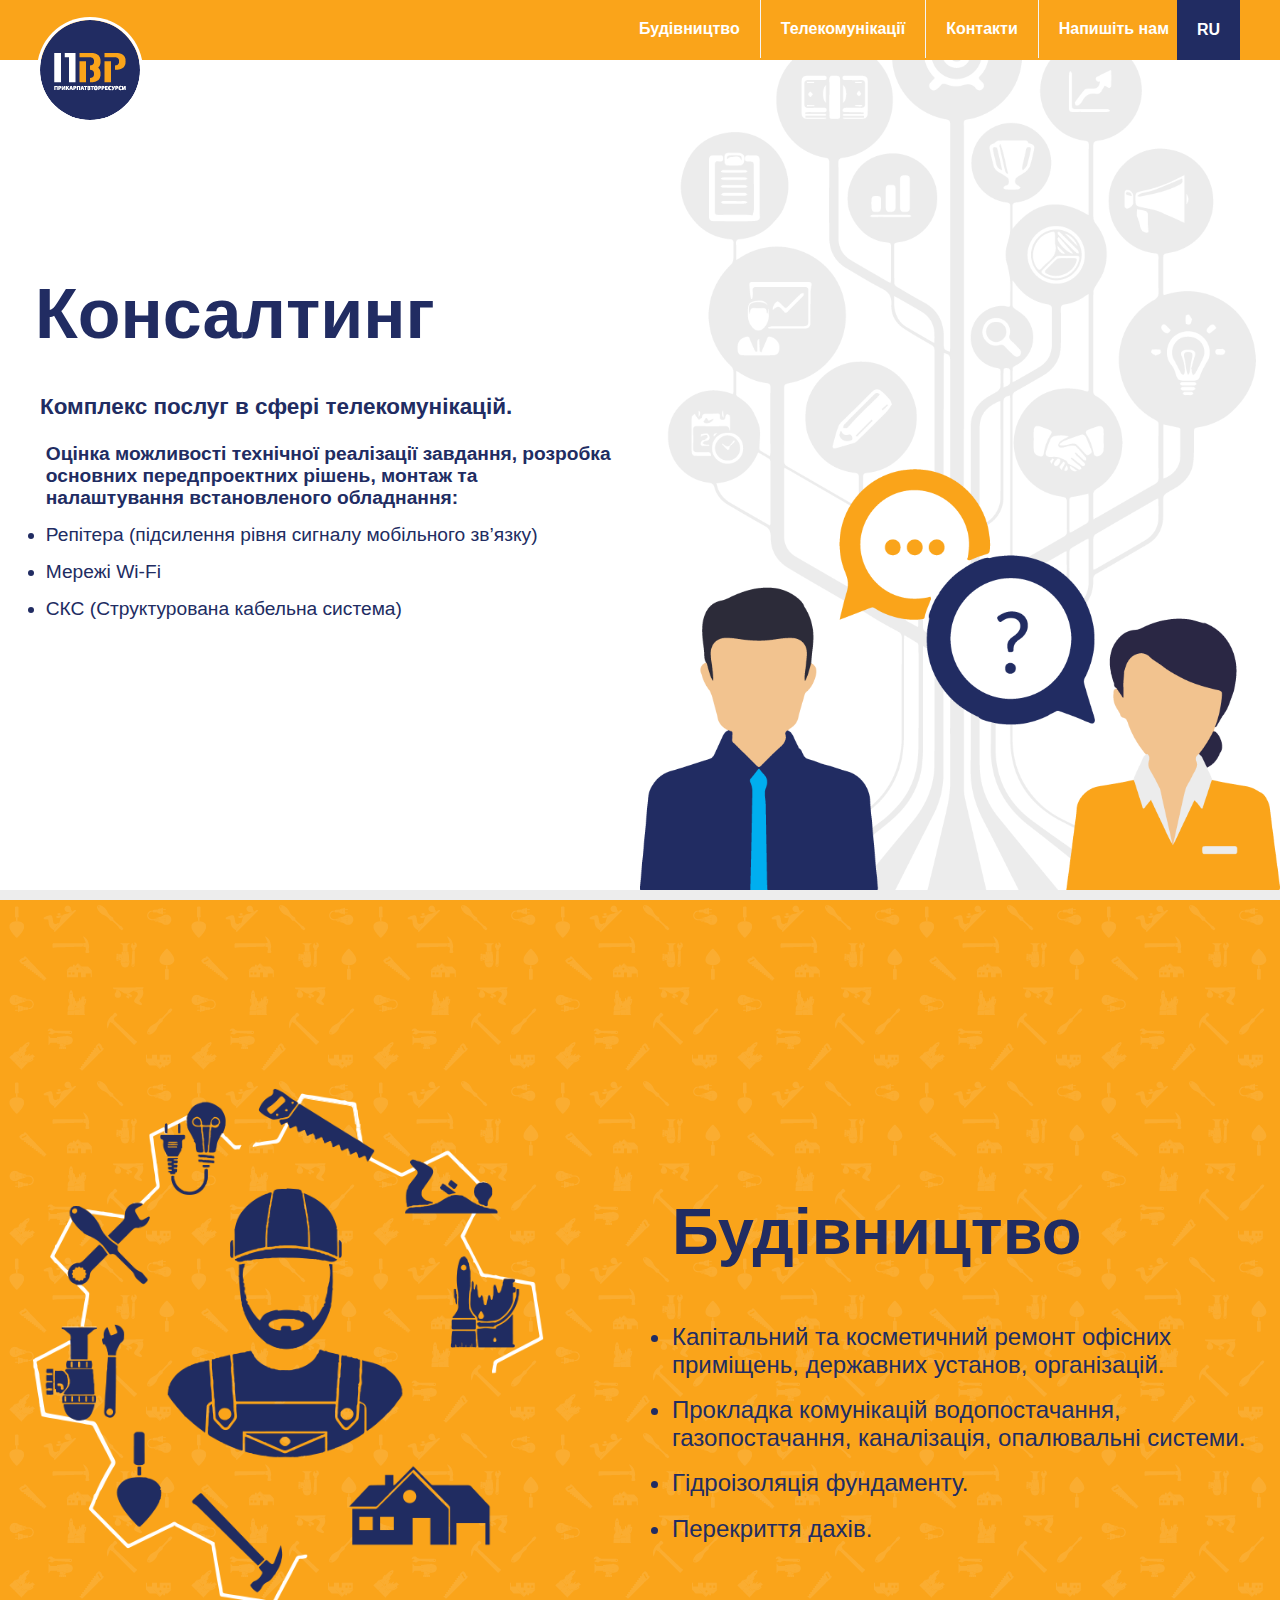
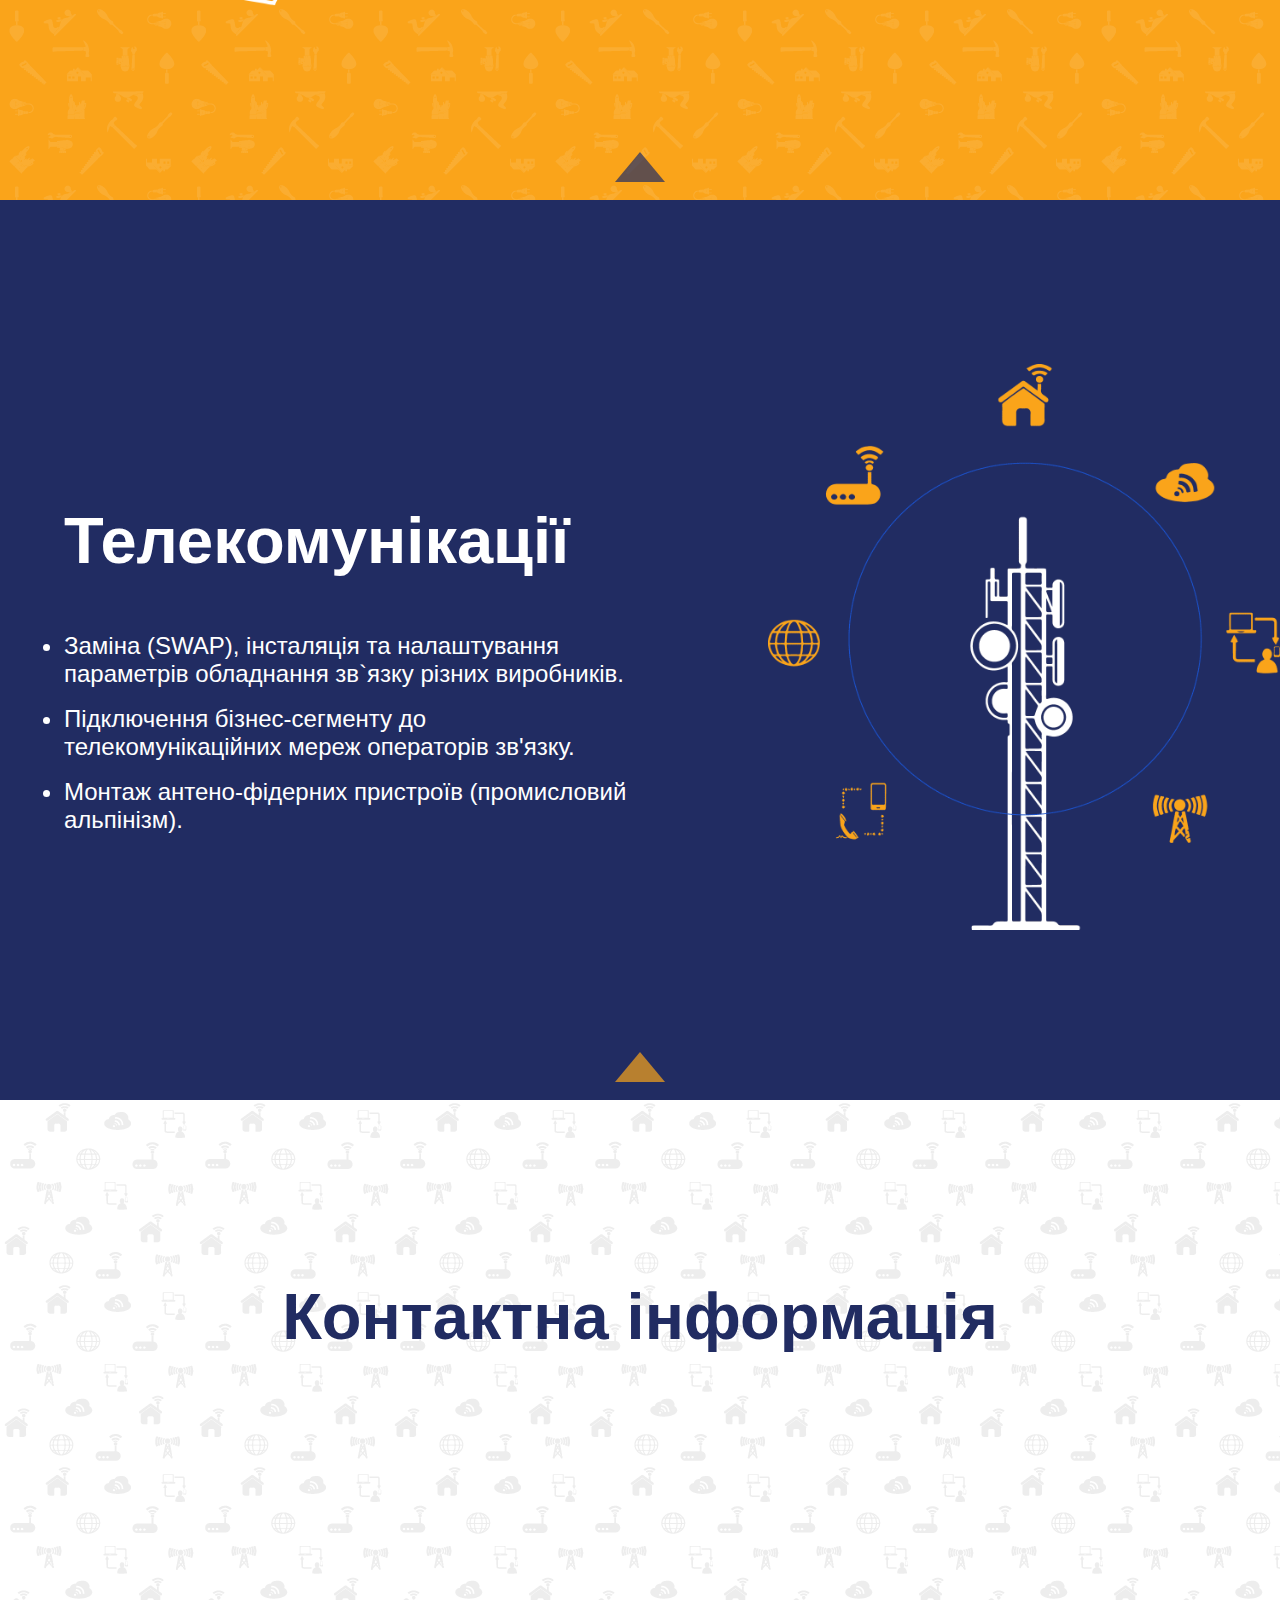
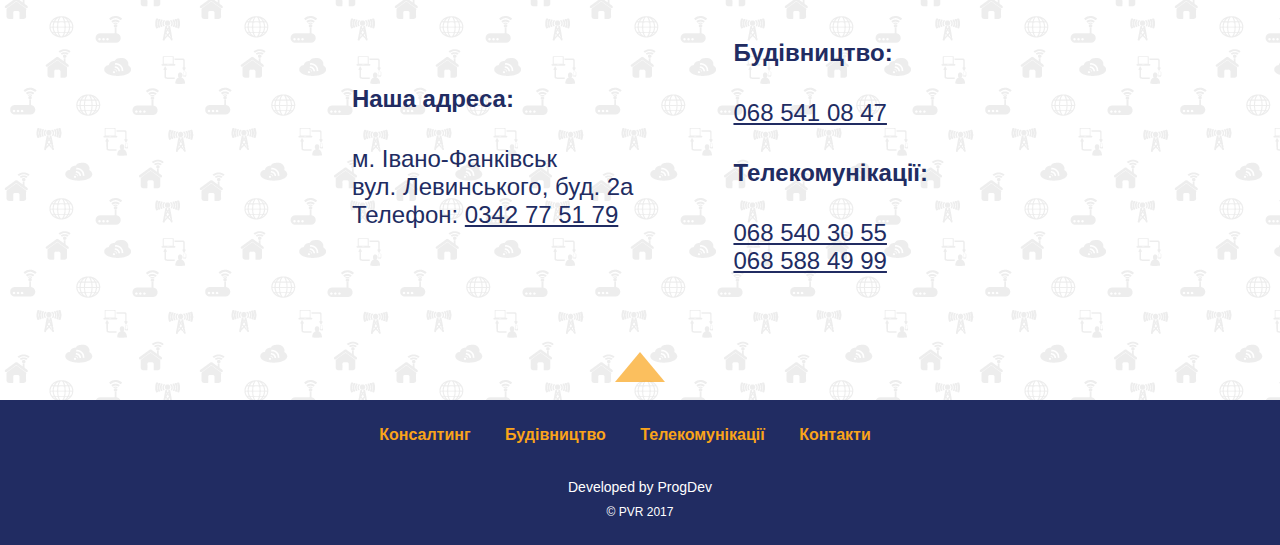
==== index.html @ 4bf704a8 "all scripts" ====
<!DOCTYPE html>
<html lang="en">
<head>
    <meta charset="UTF-8">
    <meta name="viewport" content="width=device-width, initial-scale=1.0">
    <title>ПП «Прикарпатвторресурси»</title>
    <link href="css/style.css" rel="stylesheet" type="text/css">
</head>

<body>

<header class="header" id="header">
    <div class="row_wrap">
<!--		<div class="lang">-- hovicon effect-9 sub-a-->
			<a class="lang" href="index_rus.html">RU</a>
<!--		</div>-->
    	<a href="#" class="header_logo hovicon effect-9 sub-a"></a>
    	<input class="header_menu_btn" type="checkbox" id="menu-btn" />
    	<label class="header_menu_icon" for="menu-btn">
    		<span class="navicon"></span>
    	</label>
    	<ul class="header_menu">
    		<li><a href="#section2" class="item">Будівництво</a></li>
    		<li><a href="#section3" class="item">Телекомунікації</a></li>
    		<li><a href="#section4" class="item">Контакти</a></li>
    		<li><a href="#form" class="item">Напишіть нам</a></li>
    	</ul>
    </div>
</header>

<!--
<div class="lang">
	<a href="index.html">UA</a>
</div>
  
<div class="lang">
	<a href="index_rus.html">RU</a>
</div>
-->

<div class="row_1 section">
	<a href="#" class="row1_logo_mobile">
		<svg version="1.1" id="Layer_1" xmlns="http://www.w3.org/2000/svg" xmlns:xlink="http://www.w3.org/1999/xlink" x="0px" y="0px"
	 viewBox="0 0 100 100" style="enable-background:new 0 0 100 100;" xml:space="preserve"><style type="text/css">
	.st0{fill:#212C62;}
	.st1{fill:#FFFFFF;}
	.st2{fill:#FAA41A;}
	</style><g id="XMLID_2309_"><path id="XMLID_2358_" class="st0" d="M100,50c0,27.6-22.4,50-50,50S0,77.6,0,50S22.4,0,50,0S100,22.4,100,50L100,50z"/><path id="XMLID_2355_" class="st1" d="M35.4,33v29.2h-6.3V37.2h-4.2V33H35.4L35.4,33z M20.8,33v29.2h-6.3V33H20.8L20.8,33z"/><path id="XMLID_2352_" class="st2" d="M45.8,41.4v20.9h-6.3V41.4H45.8L45.8,41.4z M50,37.2H39.6V33H50c7,0,10.4,2.8,10.4,8.4
		c0,2.8-0.9,4.9-2.6,6.3c1.7,1.4,2.6,3.5,2.6,6.3c0,5.6-3.5,8.4-10.4,8.4v-4.2c2.8,0,4.2-1.4,4.2-4.2c0-2.8-1.4-4.2-4.2-4.2v-4.2
		c2.8,0,4.2-1.4,4.2-4.2C54.2,38.6,52.8,37.2,50,37.2L50,37.2z"/><path id="XMLID_2349_" class="st2" d="M70.9,41.4v20.9h-6.3V41.4H70.9L70.9,41.4z M85.5,41.4c0,5.6-3.5,8.4-10.4,8.4v-4.2
		c2.8,0,4.2-1.4,4.2-4.2c0-2.8-1.4-4.2-4.2-4.2H64.6V33h10.4C82,33,85.5,35.8,85.5,41.4L85.5,41.4z"/><polygon id="XMLID_2348_" class="st1" points="17.7,66 17.7,70 16.8,70 16.8,66.8 15.4,66.8 15.4,70 14.5,70 14.5,66 17.7,66 	"/><path id="XMLID_2345_" class="st1" d="M19.4,67.9c0.1,0,0.2,0,0.3,0c0.5,0,0.8-0.2,0.8-0.6c0-0.4-0.3-0.6-0.7-0.6
		c-0.2,0-0.3,0-0.4,0V67.9L19.4,67.9z M18.5,66.1c0.3,0,0.7-0.1,1.2-0.1c0.6,0,0.9,0.1,1.2,0.3c0.3,0.2,0.4,0.5,0.4,0.9
		c0,0.4-0.1,0.7-0.4,0.9c-0.3,0.3-0.8,0.4-1.3,0.4c-0.1,0-0.2,0-0.3,0V70h-0.9V66.1L18.5,66.1z"/><path id="XMLID_2344_" class="st1" d="M22.7,66v1.2c0,0.6,0,1.3,0,1.8h0c0.2-0.5,0.5-1,0.7-1.4l0.9-1.6h0.9v4h-0.8v-1.2
		c0-0.6,0-1.2,0.1-1.7h0c-0.2,0.5-0.4,1-0.7,1.4L22.9,70h-1v-4H22.7L22.7,66z"/><path id="XMLID_2343_" class="st1" d="M26.8,66v1.7h0.1L28,66h1.1l-1.4,1.8c0.5,0.1,0.7,0.5,0.9,1c0.1,0.4,0.3,0.9,0.5,1.2h-1
		c-0.1-0.3-0.2-0.6-0.3-0.9c-0.1-0.4-0.3-0.8-0.8-0.8h-0.2V70H26v-4H26.8L26.8,66z"/><path id="XMLID_2340_" class="st1" d="M31.5,68.3l-0.2-0.8c-0.1-0.2-0.1-0.5-0.2-0.8h0c-0.1,0.2-0.1,0.5-0.2,0.8l-0.2,0.8H31.5
		L31.5,68.3z M30.5,69l-0.3,1h-0.9l1.2-4h1.2l1.2,4h-1l-0.3-1H30.5L30.5,69z"/><path id="XMLID_2337_" class="st1" d="M34.3,67.9c0.1,0,0.2,0,0.3,0c0.5,0,0.8-0.2,0.8-0.6c0-0.4-0.3-0.6-0.7-0.6
		c-0.2,0-0.3,0-0.4,0V67.9L34.3,67.9z M33.4,66.1c0.3,0,0.7-0.1,1.2-0.1c0.6,0,0.9,0.1,1.2,0.3c0.3,0.2,0.4,0.5,0.4,0.9
		c0,0.4-0.1,0.7-0.4,0.9c-0.3,0.3-0.8,0.4-1.3,0.4c-0.1,0-0.2,0-0.3,0V70h-0.9V66.1L33.4,66.1z"/><polygon id="XMLID_2336_" class="st1" points="40.1,66 40.1,70 39.2,70 39.2,66.8 37.8,66.8 37.8,70 36.9,70 36.9,66 40.1,66 	"/><path id="XMLID_2333_" class="st1" d="M42.8,68.3l-0.2-0.8c-0.1-0.2-0.1-0.5-0.2-0.8h0c-0.1,0.2-0.1,0.5-0.2,0.8l-0.2,0.8H42.8
		L42.8,68.3z M41.8,69l-0.3,1h-0.9l1.2-4h1.2l1.2,4h-1l-0.3-1H41.8L41.8,69z"/><polygon id="XMLID_2332_" class="st1" points="45.1,66.8 44,66.8 44,66 47.1,66 47.1,66.8 46,66.8 46,70 45.1,70 45.1,66.8 	"/><path id="XMLID_2328_" class="st1" d="M48.4,69.3c0.1,0,0.2,0,0.3,0c0.4,0,0.8-0.2,0.8-0.6c0-0.4-0.4-0.6-0.8-0.6h-0.3V69.3
		L48.4,69.3z M48.4,67.6h0.3c0.5,0,0.7-0.2,0.7-0.5c0-0.3-0.2-0.5-0.6-0.5c-0.2,0-0.3,0-0.4,0V67.6L48.4,67.6z M47.5,66.1
		c0.2,0,0.7-0.1,1.2-0.1c0.5,0,0.9,0.1,1.2,0.2c0.3,0.1,0.5,0.4,0.5,0.8c0,0.3-0.2,0.7-0.7,0.8v0c0.5,0.1,0.8,0.5,0.8,1
		c0,0.4-0.2,0.6-0.4,0.8c-0.3,0.2-0.8,0.4-1.6,0.4c-0.4,0-0.8,0-1-0.1V66.1L47.5,66.1z"/><polygon id="XMLID_2327_" class="st1" points="51.8,66.8 50.7,66.8 50.7,66 53.8,66 53.8,66.8 52.7,66.8 52.7,70 51.8,70
		51.8,66.8 	"/><path id="XMLID_2324_" class="st1" d="M54.8,68c0,0.8,0.4,1.3,1,1.3c0.6,0,1-0.6,1-1.3c0-0.7-0.3-1.3-1-1.3
		C55.2,66.7,54.8,67.2,54.8,68L54.8,68z M57.7,68c0,1.3-0.8,2.1-1.9,2.1c-1.2,0-1.9-0.9-1.9-2c0-1.2,0.8-2.1,1.9-2.1
		C57,65.9,57.7,66.9,57.7,68L57.7,68z"/><path id="XMLID_2321_" class="st1" d="M59.2,67.9c0.1,0,0.2,0,0.3,0c0.5,0,0.8-0.2,0.8-0.6c0-0.4-0.3-0.6-0.7-0.6
		c-0.2,0-0.3,0-0.4,0V67.9L59.2,67.9z M58.3,66.1c0.3,0,0.7-0.1,1.2-0.1c0.6,0,0.9,0.1,1.2,0.3c0.3,0.2,0.4,0.5,0.4,0.9
		c0,0.4-0.1,0.7-0.4,0.9c-0.3,0.3-0.8,0.4-1.3,0.4c-0.1,0-0.2,0-0.3,0V70h-0.9V66.1L58.3,66.1z"/><path id="XMLID_2318_" class="st1" d="M62.6,67.9c0.1,0,0.2,0,0.3,0c0.5,0,0.8-0.2,0.8-0.6c0-0.4-0.3-0.6-0.7-0.6
		c-0.2,0-0.3,0-0.4,0V67.9L62.6,67.9z M61.7,66.1c0.3,0,0.7-0.1,1.2-0.1c0.6,0,0.9,0.1,1.2,0.3c0.3,0.2,0.4,0.5,0.4,0.9
		c0,0.4-0.1,0.7-0.4,0.9c-0.3,0.3-0.8,0.4-1.3,0.4c-0.1,0-0.2,0-0.3,0V70h-0.9V66.1L61.7,66.1z"/><polygon id="XMLID_2317_" class="st1" points="67.5,68.3 66,68.3 66,69.2 67.7,69.2 67.7,70 65.1,70 65.1,66 67.6,66 67.6,66.8
		66,66.8 66,67.6 67.5,67.6 67.5,68.3 	"/><path id="XMLID_2316_" class="st1" d="M71.2,69.9C71,70,70.6,70,70.2,70c-1.4,0-2.1-0.9-2.1-2c0-1.4,1-2.1,2.2-2.1
		c0.5,0,0.8,0.1,1,0.2L71,66.8c-0.2-0.1-0.4-0.1-0.8-0.1c-0.7,0-1.3,0.4-1.3,1.3c0,0.8,0.5,1.3,1.3,1.3c0.3,0,0.6-0.1,0.8-0.1
		L71.2,69.9L71.2,69.9z"/><path id="XMLID_2315_" class="st1" d="M72.5,66l0.6,1.4c0.1,0.3,0.2,0.5,0.3,0.8h0c0-0.2,0.1-0.4,0.2-0.8L74,66H75l-0.7,2
		c-0.2,0.6-0.5,1.2-0.8,1.6c-0.3,0.3-0.6,0.5-1.1,0.5c-0.2,0-0.3,0-0.4-0.1l0.1-0.7c0.1,0,0.2,0,0.3,0c0.3,0,0.5-0.2,0.5-0.4
		c0-0.1,0-0.1,0-0.2L71.5,66H72.5L72.5,66z"/><path id="XMLID_2312_" class="st1" d="M76.2,67.9c0.1,0,0.2,0,0.3,0c0.5,0,0.8-0.2,0.8-0.6c0-0.4-0.3-0.6-0.7-0.6
		c-0.2,0-0.3,0-0.4,0V67.9L76.2,67.9z M75.3,66.1c0.3,0,0.7-0.1,1.2-0.1c0.6,0,0.9,0.1,1.2,0.3c0.3,0.2,0.4,0.5,0.4,0.9
		c0,0.4-0.1,0.7-0.4,0.9c-0.3,0.3-0.8,0.4-1.3,0.4c-0.1,0-0.2,0-0.3,0V70h-0.9V66.1L75.3,66.1z"/><path id="XMLID_2311_" class="st1" d="M81.6,69.9c-0.2,0.1-0.5,0.2-1,0.2c-1.4,0-2.1-0.9-2.1-2c0-1.4,1-2.1,2.2-2.1
		c0.5,0,0.8,0.1,1,0.2l-0.2,0.7c-0.2-0.1-0.4-0.1-0.8-0.1c-0.7,0-1.3,0.4-1.3,1.3c0,0.8,0.5,1.3,1.3,1.3c0.3,0,0.6-0.1,0.8-0.1
		L81.6,69.9L81.6,69.9z"/><path id="XMLID_2310_" class="st1" d="M83,66v1.2c0,0.6,0,1.3,0,1.8h0c0.2-0.5,0.5-1,0.7-1.4l0.9-1.6h0.9v4h-0.8v-1.2
		c0-0.6,0-1.2,0.1-1.7h0c-0.2,0.5-0.4,1-0.7,1.4L83.2,70h-1v-4H83L83,66z"/></g></svg>
	</a>
	<ul class="row_1_contact">
		  <li><a href="tel:+380685403055">+38 068 540 30 55</a></li>
		  <li><a href="tel:+380685884999">+38 068 588 49 99</a></li>
		  <li><a href="mailto:office@pvr.if.ua">office@pvr.if.ua</a></li>
	</ul>
<!--
	<div class="lang">
		<a href="index.html">UA</a>
		<a href="index_rus.html">RU</a>
  </div>
-->
</div>

<div class="row_1_txt">
    <h2>Консалтинг</h2>
    <h3>Комплекс послуг в сфері телекомунікацій.</h3>
    <ul>
       <li><h4>Оцінка можливості технічної реалізації завдання, розробка основних передпроектних рішень, монтаж та налаштування встановленого обладнання:</h4></li>
        <li>Репітера (підсилення рівня сигналу мобільного зв’язку)</li>
        <li>Мережі Wi-Fi</li>
        <li>СКС (Структурована  кабельна система)</li>
    </ul>
</div>

<div class="row_1_tablet section">
	<div class="row_wrap wrap-tablet">
		<h2>Консалтинг</h2>
		<div class="row_one_txt">
			<h3>Комплекс послуг в сфері телекомунікацій.</h3>
			<ul>
			   <li><h4>Оцінка можливості технічної реалізації завдання, розробка основних передпроектних рішень, монтаж та налаштування встановленого обладнання:</h4></li>
				<li>Репітера (підсилення рівня сигналу мобільного зв’язку)</li>
				<li>Мережі Wi-Fi</li>
				<li>СКС (Структурована кабельна система)</li>
			</ul>
		</div>
	</div>
<!--
	<div class="lang">
		<a href="index.html">UA</a>
		<a href="index_rus.html">RU</a>
	</div>
-->
</div>

<div id="section2">
	<div class="row_2 section">
		<h2>Будівництво</h2>
		<picture>
			<source
				media="(max-width: 599px)"
				srcset="img/pvr_build_200x200.png, img/01_build_RET400.png 2x"
				>
			<img
				src="img/pvr_build_200x200.png"
				alt="ПВР Будівництво"
				title="Будіівництво">
		</picture>
		<ul class="row_2_txt section-txt">
			<li>Капітальний  та косметичний  ремонт офісних приміщень, державних установ, організацій.</li>
			<li>Прокладка комунікацій водопостачання, газопостачання, каналізація, опалювальні системи.</li>
			<li>Гідроізоляція фундаменту.</li>
			<li>Перекриття дахів.</li>
		</ul>
		<a href="#header" class="row_2_upbtn section-upbtn"></a>
	</div>
	<div class="row_2_tablet section">
		<picture>
			<source media="(min-width: 960px)"
				 srcset="img/01_build_RET.png 2x, img/01_build_RET+.png 3x">
			<source media="(min-width: 600px)"
				 srcset="img/01_build_ORIG.png, img/01_build_RET.png 2x">
			<img src="img/01_build_ORIG.png"
				alt="ПВР Будівництво"
				title="Будіівництво">
		</picture>
		<div class="row-2 container">
			<h2>Будівництво</h2>
			<ul class="row_2_txt section-txt">
				<li>Капітальний  та косметичний  ремонт офісних приміщень, державних установ, організацій.</li>
				<li>Прокладка комунікацій водопостачання, газопостачання, каналізація, опалювальні системи.</li>
				<li>Гідроізоляція фундаменту.</li>
				<li>Перекриття дахів.</li>
			</ul>
		</div>
		<a href="#header" class="row_2_upbtn_tablet section-upbtn"></a>
	</div>
</div>

<div id="section3">
	<div class="row_3 section" >
		<h2>Телекомунікації</h2>
		<picture>
			<source
			media="(max-width: 599px)"
			srcset="img/pvr_telecom_200x222.png, img/03_tele_RET400.png 2x"
			type="image/png">
			<img
				src="img/pvr_telecom_200x222.png"
				alt="ПВР Телекомунікації"
				title="Телекомунікації">
		</picture>
		<ul class="row_3_txt section-txt">
			<li>
	Заміна (SWAP), інсталяція та налаштування параметрів  обладнання зв`язку різних виробників.</li>
			<li>Підключення  бізнес-сегменту  до телекомунікаційних мереж операторів зв'язку.</li>
			<li>Монтаж антено-фідерних  пристроїв (промисловий альпінізм).</li>
		</ul>
		<a href="#header" class="row_3_upbtn section-upbtn"></a>
</div>

	<div class="row_3_tablet section">
		<div class="row-3 container">
			<h2>Телекомунікації</h2>
			<ul class="row_3_txt section-txt">
				<li>Заміна (SWAP), інсталяція та налаштування параметрів  обладнання зв`язку різних виробників.</li>
				<li>Підключення  бізнес-сегменту  до телекомунікаційних мереж операторів зв'язку.</li>
				<li>Монтаж антено-фідерних  пристроїв (промисловий альпінізм).</li>
			</ul>
		</div>
		<picture>
			<source media="(min-width: 960px)"
					srcset="img/pvr_telecom_retina.png">
			<source media="(min-width: 600px)"
					srcset="img/pvr_telecom.png">
			<img 
				src="img/pvr_telecom_200x222.png"
				alt="ПВР Телекомунікації"
				title="Телекомунікації">
		</picture>
		<a href="#header" class="row_3_upbtn_tablet section-upbtn"></a>
	</div><!--568px start-->
</div>
<div id="section4">
	<div class="row_4 section">
		<div class="row_4_inner">
			<h2>Контактна інформація</h2>
			<ul class="row_4_txt">
				<li><h4>Наша адреса:</h4><p>м. Івано-Фанківськ<br>вул. Левинського, буд. 2а<br>Телефон: <a href="tel:+380342775179">0342 77 51 79</a></p></li>
				<li><h4>Будівництво</h4><a href="tel:+380685410847">068 541 08 47</a></li>
				<li><h4>Телекомунікації:</h4><a href="tel:+380685403055">068 540 30 55</a><br><br><a href="tel:+380685884999">068 588 49 99</a></li>
		    </ul>
	   </div>
   <a href="#header" class="row_4_upbtn section-upbtn"></a>
</div>

	<div class="row_4_tablet section">
		<h2>Контактна інформація</h2>
		<div class="row_4_container">
		
				<h4>Наша адреса:</h4>м. Івано-Фанківськ<br>вул. Левинського, буд. 2а<br>Телефон: <a href="tel:+380342775179">0342 77 51 79</a>
			
		</div>
		<div class="row_4_conrainer">
			<h4>Будівництво:</h4>
			<a href="tel:+380685410847">068 541 08 47</a>
			<h4>Телекомунікації:</h4><a href="tel:+380685403055">068 540 30 55</a><br><a href="tel:+380685884999">068 588 49 99</a>
		</div>
		<a href="#header" class="row_3_upbtn_tablet section-upbtn"></a>
	</div>
</div>
<div id="form">
    <script type="text/javascript" src="https://form.jotformeu.com/jsform/63475285819368"></script>
</div>

<footer class="footer">
    <ul class="footer_content">
        <li>
            <ul class="footer_content_nav">
                <li><a href="#header">Консалтинг</a></li>
                <li><a href="#section2">Будівництво</a></li>
                <li><a href="#section3">Телекомунікації</a></li>
                <li><a href="#section4">Контакти</a></li>
            </ul>
        </li>
        <li class="footer_content_dev">Developed by ProgDev</li>
        <li class="footer_content_copyright">&copy; PVR 2017</li>
    </ul>
</footer>

<!-- js scr scr sct -->
<script async>
  (function(i,s,o,g,r,a,m){i['GoogleAnalyticsObject']=r;i[r]=i[r]||function(){
  (i[r].q=i[r].q||[]).push(arguments)},i[r].l=1*new Date();a=s.createElement(o),
  m=s.getElementsByTagName(o)[0];a.async=1;a.src=g;m.parentNode.insertBefore(a,m)
  })(window,document,'script','//www.google-analytics.com/analytics.js','ga');

  ga('create', 'UA-75085322-1', 'auto');
  ga('send', 'pageview');
</script>
<script async src="https://ajax.googleapis.com/ajax/libs/jquery/3.1.1/jquery.min.js"></script>
<script async src="js/menu.js" type="text/javascript"></script>
<script async src="js/smooth_scroll.js" type="text/javascript"></script>
</body>
</html>
---- css/style.css ----
@charset "UTF-8";
/* media */
/* flexbox */
/* tags */
/* line 80, D:/X/OpenServer/domains/fckn.github.io/css/style.scss */
html, body {
  -webkit-box-sizing: border-box;
  -moz-box-sizing: border-box;
  box-sizing: border-box; }

/* line 87, D:/X/OpenServer/domains/fckn.github.io/css/style.scss */
*,
*:before,
*:after {
  -webkit-box-sizing: inherit;
  -moz-box-sizing: inherit;
  box-sizing: inherit; }

/* line 92, D:/X/OpenServer/domains/fckn.github.io/css/style.scss */
body {
  font-family: Helvetica, sans-serif;
  position: relative;
  width: 100%;
  height: 100%;
  margin: 0;
  padding: 0; }

/* line 100, D:/X/OpenServer/domains/fckn.github.io/css/style.scss */
a {
  text-decoration: none; }

/* line 103, D:/X/OpenServer/domains/fckn.github.io/css/style.scss */
ul {
  list-style-type: none;
  padding: 0;
  margin: 0; }

/* line 109, D:/X/OpenServer/domains/fckn.github.io/css/style.scss */
picture img {
  width: 100%;
  max-width: 600px;
  height: auto; }

/* form custom */
/* line 116, D:/X/OpenServer/domains/fckn.github.io/css/style.scss */
#form {
  background: #faa41a; }

/* header */
/* line 120, D:/X/OpenServer/domains/fckn.github.io/css/style.scss */
.header {
  width: 100%;
  height: 60px;
  position: absolute;
  z-index: 1;
  text-align: center;
  display: table-cell;
  vertical-align: middle;
  background-color: #faa41a; }
  /* line 129, D:/X/OpenServer/domains/fckn.github.io/css/style.scss */
  .header ul {
    overflow: hidden;
    background-color: #faa41a; }
  /* line 134, D:/X/OpenServer/domains/fckn.github.io/css/style.scss */
  .header li a {
    display: block;
    padding: 20px 20px;
    border-right: 1px solid #f4f4f4;
    color: #fff;
    text-decoration: none;
    font-weight: 600;
    transition: 0.4s; }
    /* line 142, D:/X/OpenServer/domains/fckn.github.io/css/style.scss */
    .header li a:hover {
      background-color: #fff;
      color: #EEA200; }

/* line 150, D:/X/OpenServer/domains/fckn.github.io/css/style.scss */
.header_logo {
  width: 100px;
  height: 100px;
  margin-top: 20px;
  float: left;
  display: block;
  background: url(../img/pvr_logo.png) no-repeat center center; }
  @media only screen and (min-width: 319px) and (max-width: 767px) {
    /* line 150, D:/X/OpenServer/domains/fckn.github.io/css/style.scss */
    .header_logo {
      display: none; } }
  @media only screen and (min-width: 767px) and (max-width: 1250px) {
    /* line 150, D:/X/OpenServer/domains/fckn.github.io/css/style.scss */
    .header_logo {
      margin-left: 4%; } }

/* line 166, D:/X/OpenServer/domains/fckn.github.io/css/style.scss */
.lang {
  position: absolute;
  right: 0;
  display: inline-block;
  padding: 30px 20px;
  font-weight: 700;
  background: #212C62;
  text-decoration: none;
  color: #fff;
  font-family: helvetica, sans-serif;
  line-height: 0;
  transition: all 0.3s ease;
  float: right; }
  /* line 184, D:/X/OpenServer/domains/fckn.github.io/css/style.scss */
  .lang:hover {
    background: #45517C; }

/* menu */
/* line 190, D:/X/OpenServer/domains/fckn.github.io/css/style.scss */
.header_menu {
  clear: both;
  max-height: 0;
  transition: max-height 0.2s ease-out; }

/* menu icon */
/* line 198, D:/X/OpenServer/domains/fckn.github.io/css/style.scss */
.header_menu_icon {
  cursor: pointer;
  display: inline-block;
  padding: 28px 0;
  position: relative;
  user-select: none; }
  @media only screen and (min-width: 768px) and (max-width: 810px) {
    /* line 198, D:/X/OpenServer/domains/fckn.github.io/css/style.scss */
    .header_menu_icon {
      left: -7%; } }

/* line 211, D:/X/OpenServer/domains/fckn.github.io/css/style.scss */
.header .header_menu_icon .navicon {
  width: 25px;
  height: 5px;
  display: block;
  background: #212c62;
  position: relative;
  transition: background 0.2s ease-out; }

/* line 221, D:/X/OpenServer/domains/fckn.github.io/css/style.scss */
.navicon:before,
.navicon:after {
  width: 100%;
  height: 100%;
  background: #212c62;
  content: '';
  display: block;
  position: absolute;
  transition: all 0.2s ease-out; }

/* line 231, D:/X/OpenServer/domains/fckn.github.io/css/style.scss */
.navicon:before {
  top: 10px; }

/* line 235, D:/X/OpenServer/domains/fckn.github.io/css/style.scss */
.navicon:after {
  top: -10px; }

/* menu btn */
/* line 240, D:/X/OpenServer/domains/fckn.github.io/css/style.scss */
.header_menu_btn {
  display: none; }

/* line 243, D:/X/OpenServer/domains/fckn.github.io/css/style.scss */
.header_menu_btn:checked ~ .header_menu {
  max-height: 240px; }

/* line 247, D:/X/OpenServer/domains/fckn.github.io/css/style.scss */
.header_menu_btn:checked ~ .header_menu_icon .navicon {
  background: transparent; }

/* line 251, D:/X/OpenServer/domains/fckn.github.io/css/style.scss */
.header_menu_btn:checked ~ .header_menu_icon .navicon:before {
  transform: rotate(-45deg) translate(0px, 0px); }

/* line 255, D:/X/OpenServer/domains/fckn.github.io/css/style.scss */
.header_menu_btn:checked ~ .header_menu_icon .navicon:after {
  transform: rotate(45deg) translate(0px, 0px); }

/* line 260, D:/X/OpenServer/domains/fckn.github.io/css/style.scss */
.header_menu_btn:checked ~ .header_menu_icon:not(.steps) .navicon:before,
.header_menu_btn:checked ~ .header_menu_icon:not(.steps) .navicon:after {
  top: 0; }

/*  768px */
@media only screen and (min-width: 811px) {
  /* line 267, D:/X/OpenServer/domains/fckn.github.io/css/style.scss */
  .header_menu {
    float: right;
    clear: none;
    max-height: none; }
    /* line 271, D:/X/OpenServer/domains/fckn.github.io/css/style.scss */
    .header_menu li {
      float: left; }
    /* line 274, D:/X/OpenServer/domains/fckn.github.io/css/style.scss */
    .header_menu a {
      padding: 20px 30px; }
  /* line 278, D:/X/OpenServer/domains/fckn.github.io/css/style.scss */
  .header_menu_icon {
    display: none; }
  /* line 281, D:/X/OpenServer/domains/fckn.github.io/css/style.scss */
  .header_menu_btn {
    display: none; } }

/* hover logo */
/* line 287, D:/X/OpenServer/domains/fckn.github.io/css/style.scss */
.hovicon {
  width: 100px;
  height: 100px;
  border-radius: 50%;
  position: relative; }

/* line 293, D:/X/OpenServer/domains/fckn.github.io/css/style.scss */
.hovicon:after {
  position: absolute;
  width: 100%;
  height: 100%;
  border-radius: 50%;
  content: '';
  -webkit-box-sizing: content-box;
  -moz-box-sizing: content-box;
  box-sizing: content-box; }

/* line 303, D:/X/OpenServer/domains/fckn.github.io/css/style.scss */
.hovicon:before {
  display: block; }

/* Effect 9 */
/* line 307, D:/X/OpenServer/domains/fckn.github.io/css/style.scss */
.hovicon.effect-9 {
  -webkit-transition: box-shadow 0.2s;
  -moz-transition: box-shadow 0.2s;
  transition: box-shadow 0.2s; }

/* line 312, D:/X/OpenServer/domains/fckn.github.io/css/style.scss */
.hovicon.effect-9:after {
  top: 0;
  left: 0;
  padding: 0;
  box-shadow: 0 0 0 3px #fff;
  -webkit-transition: -webkit-transform 0.2s, opacity 0.2s;
  -moz-transition: -moz-transform 0.2s, opacity 0.2s;
  transition: transform 0.2s, opacity 0.2s; }

/* Effect 9a */
/* line 322, D:/X/OpenServer/domains/fckn.github.io/css/style.scss */
.hovicon.effect-9.sub-a:hover:after {
  -webkit-transform: scale(1.35);
  -moz-transform: scale(1.35);
  -ms-transform: scale(1.35);
  transform: scale(1.35);
  opacity: 0.5; }

/* line 329, D:/X/OpenServer/domains/fckn.github.io/css/style.scss */
.hovicon.effect-9.sub-a:hover {
  box-shadow: 0 0 0 10px white; }

/*
Оранжевий - FAA41A
Синій - 212C62
Сірий - EDEDED
*/
/* line 337, D:/X/OpenServer/domains/fckn.github.io/css/style.scss */
.section {
  width: 100%;
  height: 600px;
  margin: 0 auto;
  display: -webkit-box;
  display: -moz-box;
  display: -ms-flexbox;
  display: -webkit-flex;
  display: flex;
  flex-direction: column;
  align-items: center;
  justify-content: space-between;
  color: #212c62; }
  @media only screen and (min-width: 768px) {
    /* line 337, D:/X/OpenServer/domains/fckn.github.io/css/style.scss */
    .section {
      height: 100vh; } }

/* section one */
/* line 351, D:/X/OpenServer/domains/fckn.github.io/css/style.scss */
.row_1 {
  position: relative;
  padding: 100px 0 0 0;
  text-align: center;
  z-index: 0;
  background: url(../img/pvr_consulting_opt.png) no-repeat center bottom; }
  @media only screen and (min-width: 768px) {
    /* line 351, D:/X/OpenServer/domains/fckn.github.io/css/style.scss */
    .row_1 {
      display: none; } }

/* line 363, D:/X/OpenServer/domains/fckn.github.io/css/style.scss */
.row1_logo_mobile {
  width: 100px;
  height: 100px; }

/* line 367, D:/X/OpenServer/domains/fckn.github.io/css/style.scss */
.section-txt {
  margin: 25% 0 0 0;
  padding-left: 10%;
  display: -webkit-box;
  display: -moz-box;
  display: -ms-flexbox;
  display: -webkit-flex;
  display: flex;
  flex-direction: column;
  justify-content: flex-end;
  flex-basis: 100%;
  list-style-type: disc; }
  @media only screen and (min-width: 600px) {
    /* line 367, D:/X/OpenServer/domains/fckn.github.io/css/style.scss */
    .section-txt {
      margin: 0; } }
  /* line 378, D:/X/OpenServer/domains/fckn.github.io/css/style.scss */
  .section-txt li {
    padding-bottom: 3%; }

/* line 383, D:/X/OpenServer/domains/fckn.github.io/css/style.scss */
.section-upbtn {
  margin: 8% 0 0 0;
  display: block;
  width: 0;
  height: 0;
  border-style: solid;
  border-width: 0 25px 30px 25px;
  opacity: .7;
  transition: all 0.3s ease; }
  /* line 392, D:/X/OpenServer/domains/fckn.github.io/css/style.scss */
  .section-upbtn:hover {
    border-width: 0 40px 45px 40px;
    opacity: 1; }

/* line 399, D:/X/OpenServer/domains/fckn.github.io/css/style.scss */
.row_1_contact {
  font-size: 18px;
  line-height: 30px;
  padding: 0 0 250px 0; }
  /* line 403, D:/X/OpenServer/domains/fckn.github.io/css/style.scss */
  .row_1_contact a {
    font-weight: 600;
    color: #212c62;
    text-decoration: underline;
    transition: all 0.2s ease; }
    /* line 408, D:/X/OpenServer/domains/fckn.github.io/css/style.scss */
    .row_1_contact a:hover {
      color: #faa41a;
      text-decoration: none; }

/* line 414, D:/X/OpenServer/domains/fckn.github.io/css/style.scss */
.row_1_txt {
  width: 100%;
  padding: 10% 1%;
  border-bottom: 10px solid #ededed;
  display: -webkit-box;
  display: -moz-box;
  display: -ms-flexbox;
  display: -webkit-flex;
  display: flex;
  flex-direction: column;
  align-items: center;
  text-align: center;
  justify-content: space-around;
  color: #212c62;
  background: #ededed; }
  /* line 425, D:/X/OpenServer/domains/fckn.github.io/css/style.scss */
  .row_1_txt h2, .row_1_txt h3, .row_1_txt h4 {
    margin: 5% 0; }
  /* line 428, D:/X/OpenServer/domains/fckn.github.io/css/style.scss */
  .row_1_txt ul {
    padding-left: 10%;
    text-align: left;
    list-style-type: disc; }
    /* line 432, D:/X/OpenServer/domains/fckn.github.io/css/style.scss */
    .row_1_txt ul li {
      margin-top: 2%; }
      /* line 434, D:/X/OpenServer/domains/fckn.github.io/css/style.scss */
      .row_1_txt ul li:first-child {
        text-align: center;
        list-style-type: none;
        margin-left: -5%; }
  @media only screen and (min-width: 768px) {
    /* line 414, D:/X/OpenServer/domains/fckn.github.io/css/style.scss */
    .row_1_txt {
      display: none; } }

/* line 445, D:/X/OpenServer/domains/fckn.github.io/css/style.scss */
.row_2 {
  padding: 10% 0 3% 0;
  background: #faa41a; }
  /* line 451, D:/X/OpenServer/domains/fckn.github.io/css/style.scss */
  .row_2 picture {
    margin: 4% 0 0 0; }
  @media only screen and (min-width: 600px) {
    /* line 445, D:/X/OpenServer/domains/fckn.github.io/css/style.scss */
    .row_2 {
      display: none; } }

/* line 460, D:/X/OpenServer/domains/fckn.github.io/css/style.scss */
.row_2_upbtn {
  border-color: transparent transparent #212C62 transparent; }

/* line 464, D:/X/OpenServer/domains/fckn.github.io/css/style.scss */
.row_3 {
  padding: 10% 0 3% 0;
  color: #fff;
  background: #212c62; }
  /* line 468, D:/X/OpenServer/domains/fckn.github.io/css/style.scss */
  .row_3 h2 {
    margin: 0 0 5% 0; }
  /* line 471, D:/X/OpenServer/domains/fckn.github.io/css/style.scss */
  .row_3 picture {
    margin: 5% 0 0 0; }
  @media only screen and (min-width: 600px) {
    /* line 464, D:/X/OpenServer/domains/fckn.github.io/css/style.scss */
    .row_3 {
      display: none;
      flex-direction: row;
      flex-wrap: wrap;
      justify-content: space-around; }
      /* line 479, D:/X/OpenServer/domains/fckn.github.io/css/style.scss */
      .row_3 picture {
        margin: 0; } }

/* line 488, D:/X/OpenServer/domains/fckn.github.io/css/style.scss */
.row_3_upbtn {
  border-color: transparent transparent #FAA41A transparent; }

/* line 492, D:/X/OpenServer/domains/fckn.github.io/css/style.scss */
.row_4 {
  padding: 2% 0;
  background: #ededed; }
  @media only screen and (min-width: 600px) {
    /* line 492, D:/X/OpenServer/domains/fckn.github.io/css/style.scss */
    .row_4 {
      display: none; } }

/* line 500, D:/X/OpenServer/domains/fckn.github.io/css/style.scss */
.row_4_inner {
  position: relative;
  top: 50%;
  transform: translateY(-50%); }
  /* line 504, D:/X/OpenServer/domains/fckn.github.io/css/style.scss */
  .row_4_inner a {
    color: #212c62;
    text-decoration: underline;
    transition: all 0.2s ease; }
    /* line 508, D:/X/OpenServer/domains/fckn.github.io/css/style.scss */
    .row_4_inner a:hover {
      color: #faa41a;
      text-decoration: none; }

/* line 515, D:/X/OpenServer/domains/fckn.github.io/css/style.scss */
.row_4_upbtn {
  border-color: transparent transparent #faa41a transparent; }

/* line 518, D:/X/OpenServer/domains/fckn.github.io/css/style.scss */
.footer_content {
  text-align: center; }
  /* line 520, D:/X/OpenServer/domains/fckn.github.io/css/style.scss */
  .footer_content li {
    display: block;
    margin-bottom: 10px; }
    /* line 523, D:/X/OpenServer/domains/fckn.github.io/css/style.scss */
    .footer_content li:last-child {
      margin-bottom: 0; }

/* line 529, D:/X/OpenServer/domains/fckn.github.io/css/style.scss */
.footer {
  background: #212c62;
  color: #fff;
  padding: 2% 0; }

/* line 535, D:/X/OpenServer/domains/fckn.github.io/css/style.scss */
.footer_content_copyright {
  font-size: 12px; }

/* line 539, D:/X/OpenServer/domains/fckn.github.io/css/style.scss */
.footer_content_dev {
  font-size: 14px; }

/* line 543, D:/X/OpenServer/domains/fckn.github.io/css/style.scss */
.footer_content_nav {
  margin-bottom: 2%; }
  /* line 545, D:/X/OpenServer/domains/fckn.github.io/css/style.scss */
  .footer_content_nav a {
    font-weight: 700;
    color: #faa41a; }
  @media only screen and (min-width: 600px) {
    /* line 550, D:/X/OpenServer/domains/fckn.github.io/css/style.scss */
    .footer_content_nav li {
      display: inline-block;
      margin-right: 30px; } }

/* line 559, D:/X/OpenServer/domains/fckn.github.io/css/style.scss */
.container {
  width: 50%; }
  @media only screen and (min-width: 600px) {
    /* line 559, D:/X/OpenServer/domains/fckn.github.io/css/style.scss */
    .container {
      display: -webkit-box;
      display: -moz-box;
      display: -ms-flexbox;
      display: -webkit-flex;
      display: flex;
      flex-wrap: wrap; } }
  /* line 566, D:/X/OpenServer/domains/fckn.github.io/css/style.scss */
  .container h2 {
    margin-left: 60px; }

/* line 572, D:/X/OpenServer/domains/fckn.github.io/css/style.scss */
.row_2_tablet {
  padding: 2% 0;
  display: none;
  overflow: hidden;
  position: relative;
  background: url(../img/pvr_pattern_build.png) repeat #faa41a; }
  /* line 578, D:/X/OpenServer/domains/fckn.github.io/css/style.scss */
  .row_2_tablet h2 {
    margin-left: 10%;
    font-size: 40px; }
  @media only screen and (min-width: 600px) {
    /* line 572, D:/X/OpenServer/domains/fckn.github.io/css/style.scss */
    .row_2_tablet {
      display: -webkit-box;
      display: -moz-box;
      display: -ms-flexbox;
      display: -webkit-flex;
      display: flex;
      flex-direction: row;
      flex-wrap: wrap;
      justify-content: space-around; } }
  @media only screen and (min-width: 960px) {
    /* line 572, D:/X/OpenServer/domains/fckn.github.io/css/style.scss */
    .row_2_tablet {
      font-size: 24px; }
      /* line 590, D:/X/OpenServer/domains/fckn.github.io/css/style.scss */
      .row_2_tablet picture {
        width: 40%; }
      /* line 593, D:/X/OpenServer/domains/fckn.github.io/css/style.scss */
      .row_2_tablet h2 {
        font-size: 65px; } }

/* line 666, D:/X/OpenServer/domains/fckn.github.io/css/style.scss */
.row_2_upbtn_tablet {
  bottom: 2%;
  left: 50%;
  transform: translateX(-50%);
  position: absolute;
  border-color: transparent transparent #212C62 transparent; }

/* line 674, D:/X/OpenServer/domains/fckn.github.io/css/style.scss */
.row_3_tablet {
  padding: 2% 0;
  display: none;
  overflow: hidden;
  position: relative;
  color: #fff;
  background: #212c62; }
  /* line 681, D:/X/OpenServer/domains/fckn.github.io/css/style.scss */
  .row_3_tablet h2 {
    margin-left: 10%;
    font-size: 40px; }
  @media only screen and (min-width: 600px) {
    /* line 674, D:/X/OpenServer/domains/fckn.github.io/css/style.scss */
    .row_3_tablet {
      display: -webkit-box;
      display: -moz-box;
      display: -ms-flexbox;
      display: -webkit-flex;
      display: flex;
      flex-direction: row;
      flex-wrap: wrap;
      justify-content: space-around; } }
  @media only screen and (min-width: 960px) {
    /* line 674, D:/X/OpenServer/domains/fckn.github.io/css/style.scss */
    .row_3_tablet {
      font-size: 24px; }
      /* line 693, D:/X/OpenServer/domains/fckn.github.io/css/style.scss */
      .row_3_tablet picture {
        width: 40%;
        margin-left: auto; }
      /* line 697, D:/X/OpenServer/domains/fckn.github.io/css/style.scss */
      .row_3_tablet h2 {
        font-size: 65px; } }

/* line 703, D:/X/OpenServer/domains/fckn.github.io/css/style.scss */
.row_3_upbtn_tablet {
  bottom: 2%;
  left: 50%;
  transform: translateX(-50%);
  position: absolute;
  border-color: transparent transparent #FAA41A transparent; }

/* line 711, D:/X/OpenServer/domains/fckn.github.io/css/style.scss */
.row_4_tablet {
  position: relative;
  display: none;
  padding: 2% 0;
  background: url(../img/pvr_pattern_contact.png) repeat #fff; }
  /* line 716, D:/X/OpenServer/domains/fckn.github.io/css/style.scss */
  .row_4_tablet h2 {
    margin-left: 0;
    font-size: 40px; }
  /* line 720, D:/X/OpenServer/domains/fckn.github.io/css/style.scss */
  .row_4_tablet a {
    color: #212c62;
    text-decoration: underline;
    transition: all 0.2s ease; }
    /* line 724, D:/X/OpenServer/domains/fckn.github.io/css/style.scss */
    .row_4_tablet a:hover {
      color: #faa41a;
      text-decoration: none; }
  @media only screen and (min-width: 600px) {
    /* line 711, D:/X/OpenServer/domains/fckn.github.io/css/style.scss */
    .row_4_tablet {
      display: -webkit-box;
      display: -moz-box;
      display: -ms-flexbox;
      display: -webkit-flex;
      display: flex;
      flex-direction: row;
      flex-wrap: wrap;
      justify-content: center; }
      /* line 734, D:/X/OpenServer/domains/fckn.github.io/css/style.scss */
      .row_4_tablet h2 {
        width: 100%;
        text-align: center; } }
  @media only screen and (min-width: 960px) {
    /* line 711, D:/X/OpenServer/domains/fckn.github.io/css/style.scss */
    .row_4_tablet {
      font-size: 24px; }
      /* line 745, D:/X/OpenServer/domains/fckn.github.io/css/style.scss */
      .row_4_tablet h2 {
        font-size: 65px; } }

/* line 751, D:/X/OpenServer/domains/fckn.github.io/css/style.scss */
.row_4_container {
  margin-right: 100px; }

/* line 755, D:/X/OpenServer/domains/fckn.github.io/css/style.scss */
.row_one_txt {
  width: 50%;
  display: -webkit-box;
  display: -moz-box;
  display: -ms-flexbox;
  display: -webkit-flex;
  display: flex;
  flex-direction: column;
  align-items: flex-start;
  justify-content: space-between;
  color: #212c62;
  text-align: left;
  font-size: 1.2em; }
  /* line 764, D:/X/OpenServer/domains/fckn.github.io/css/style.scss */
  .row_one_txt h2, .row_one_txt h4 {
    margin: 0; }
  /* line 770, D:/X/OpenServer/domains/fckn.github.io/css/style.scss */
  .row_one_txt ul {
    padding-left: 1%;
    text-align: left;
    list-style-type: disc; }
    /* line 774, D:/X/OpenServer/domains/fckn.github.io/css/style.scss */
    .row_one_txt ul li {
      margin-bottom: 15px; }
      /* line 776, D:/X/OpenServer/domains/fckn.github.io/css/style.scss */
      .row_one_txt ul li:first-child {
        list-style-type: none; }

/* line 783, D:/X/OpenServer/domains/fckn.github.io/css/style.scss */
.row_1_tablet {
  display: none;
  position: relative;
  overflow: hidden;
  background: url("../img/pvr_consulting_retina.png") no-repeat bottom right;
  border-bottom: 10px solid #ededed; }
  /* line 789, D:/X/OpenServer/domains/fckn.github.io/css/style.scss */
  .row_1_tablet h2 {
    font-size: 70px;
    line-height: 0;
    margin-left: -5px; }
  @media only screen and (min-width: 768px) {
    /* line 783, D:/X/OpenServer/domains/fckn.github.io/css/style.scss */
    .row_1_tablet {
      display: -webkit-box;
      display: -moz-box;
      display: -ms-flexbox;
      display: -webkit-flex;
      display: flex;
      flex-direction: row;
      flex-wrap: wrap;
      justify-content: space-around;
      background-size: 50%; } }
  @media only screen and (min-width: 767px) and (max-width: 1250px) {
    /* line 783, D:/X/OpenServer/domains/fckn.github.io/css/style.scss */
    .row_1_tablet {
      padding-left: 4%; }
      /* line 803, D:/X/OpenServer/domains/fckn.github.io/css/style.scss */
      .row_1_tablet h2 {
        margin-top: 160px;
        margin-bottom: 20px; } }
  @media only screen and (min-width: 1401px) {
    /* line 783, D:/X/OpenServer/domains/fckn.github.io/css/style.scss */
    .row_1_tablet {
      background-size: 700px; }
      /* line 810, D:/X/OpenServer/domains/fckn.github.io/css/style.scss */
      .row_1_tablet h2 {
        font-size: 130px; } }

/* line 821, D:/X/OpenServer/domains/fckn.github.io/css/style.scss */
.row_wrap {
  max-width: 1200px;
  margin: auto;
  position: relative;
  padding: 0 50px 0 0; }
  @media only screen and (min-width: 319px) and (max-width: 810px) {
    /* line 821, D:/X/OpenServer/domains/fckn.github.io/css/style.scss */
    .row_wrap {
      padding: 0; } }

/*# sourceMappingURL=style.css.map */
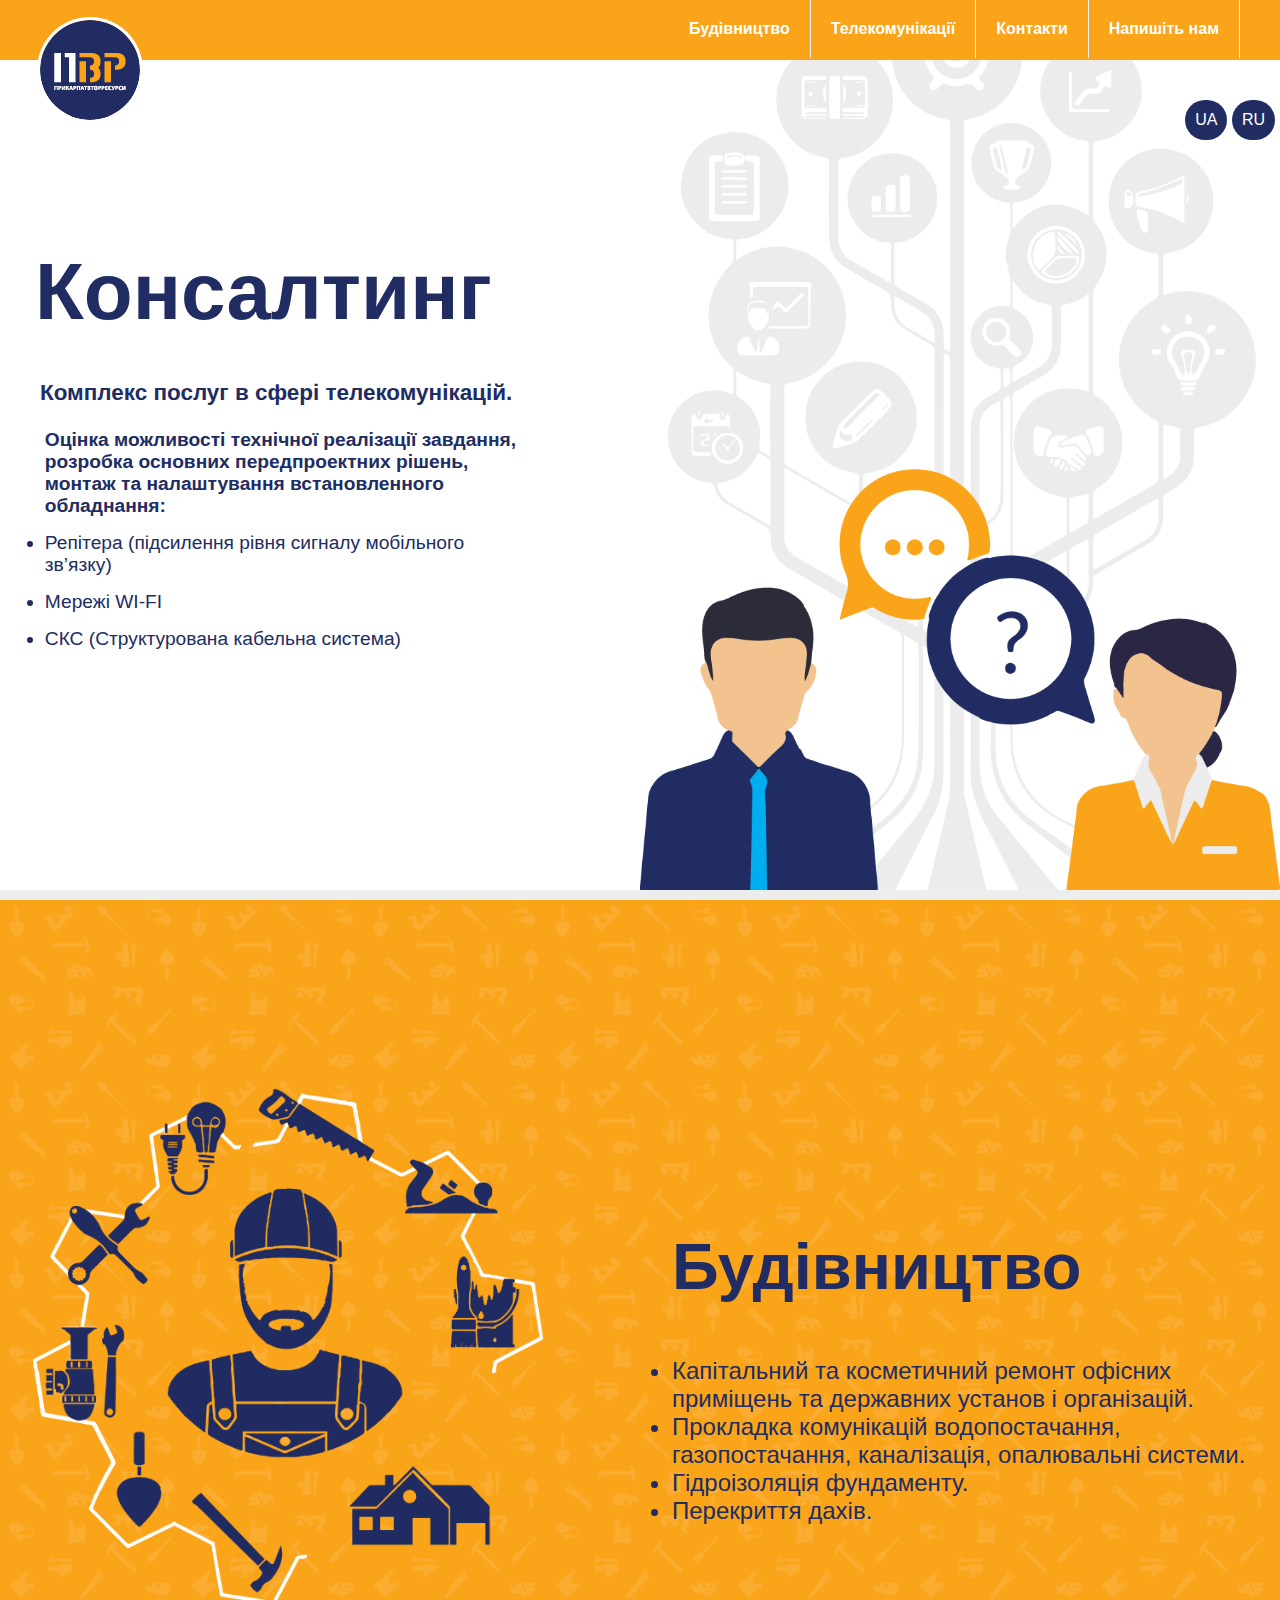
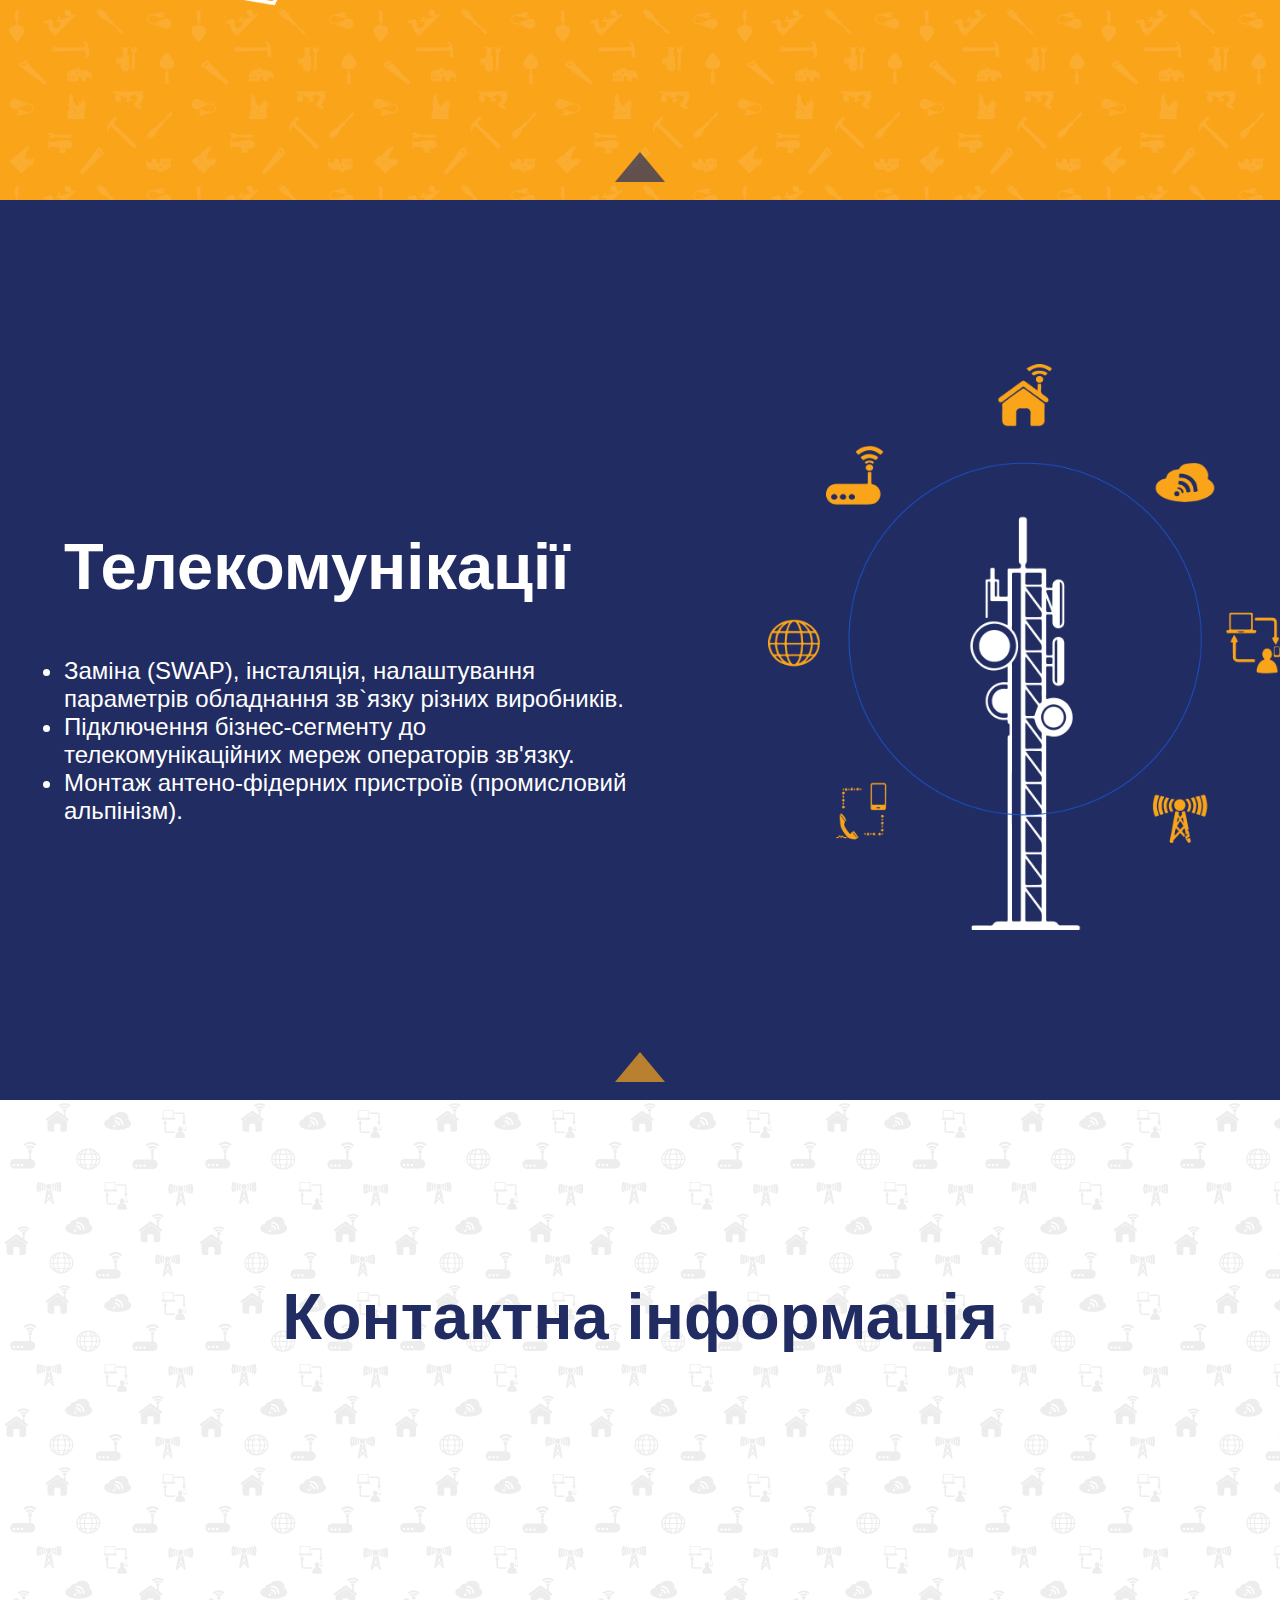
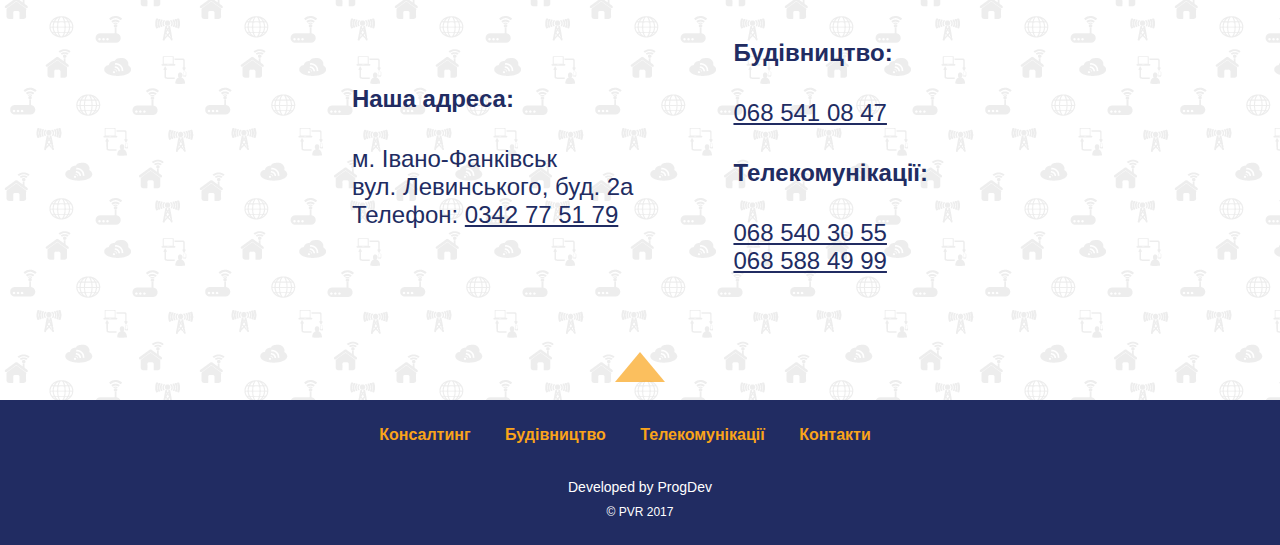
==== commit 5151cc71: "2 days ago commit" ====
--- a/index.html
+++ b/index.html
@@ -11,9 +11,6 @@
 
 <header class="header" id="header">
     <div class="row_wrap">
-<!--		<div class="lang">-- hovicon effect-9 sub-a-->
-			<a class="lang" href="index_rus.html">RU</a>
-<!--		</div>-->
     	<a href="#" class="header_logo hovicon effect-9 sub-a"></a>
     	<input class="header_menu_btn" type="checkbox" id="menu-btn" />
     	<label class="header_menu_icon" for="menu-btn">
@@ -27,16 +24,6 @@
     	</ul>
     </div>
 </header>
-
-<!--
-<div class="lang">
-	<a href="index.html">UA</a>
-</div>
-  
-<div class="lang">
-	<a href="index_rus.html">RU</a>
-</div>
--->
 
 <div class="row_1 section">
 	<a href="#" class="row1_logo_mobile">
@@ -79,25 +66,23 @@
 		c0-0.6,0-1.2,0.1-1.7h0c-0.2,0.5-0.4,1-0.7,1.4L83.2,70h-1v-4H83L83,66z"/></g></svg>
 	</a>
 	<ul class="row_1_contact">
-		  <li><a href="tel:+380685403055">+38 068 540 30 55</a></li>
-		  <li><a href="tel:+380685884999">+38 068 588 49 99</a></li>
-		  <li><a href="mailto:office@pvr.if.ua">office@pvr.if.ua</a></li>
+		  <li><a href="tel:+380999999999">+38 099 999 99 99</a></li>
+		  <li><a href="tel:+380999999999">+38 099 999 99 99</a></li>
+		  <li><a href="mailto:pvr@gmail.com">pvr@gmail.com</a></li>
 	</ul>
-<!--
 	<div class="lang">
 		<a href="index.html">UA</a>
 		<a href="index_rus.html">RU</a>
   </div>
--->
 </div>
 
 <div class="row_1_txt">
     <h2>Консалтинг</h2>
     <h3>Комплекс послуг в сфері телекомунікацій.</h3>
     <ul>
-       <li><h4>Оцінка можливості технічної реалізації завдання, розробка основних передпроектних рішень, монтаж та налаштування встановленого обладнання:</h4></li>
+       <li><h4>Оцінка можливості технічної реалізації завдання, розробка основних передпроектних рішень, монтаж та налаштування встановленного обладнання:</h4></li>
         <li>Репітера (підсилення рівня сигналу мобільного зв’язку)</li>
-        <li>Мережі Wi-Fi</li>
+        <li>Мережі WI-FI</li>
         <li>СКС (Структурована  кабельна система)</li>
     </ul>
 </div>
@@ -108,19 +93,17 @@
 		<div class="row_one_txt">
 			<h3>Комплекс послуг в сфері телекомунікацій.</h3>
 			<ul>
-			   <li><h4>Оцінка можливості технічної реалізації завдання, розробка основних передпроектних рішень, монтаж та налаштування встановленого обладнання:</h4></li>
+			   <li><h4>Оцінка можливості технічної реалізації завдання, розробка основних передпроектних рішень, монтаж та налаштування встановленного обладнання:</h4></li>
 				<li>Репітера (підсилення рівня сигналу мобільного зв’язку)</li>
-				<li>Мережі Wi-Fi</li>
+				<li>Мережі WI-FI</li>
 				<li>СКС (Структурована кабельна система)</li>
 			</ul>
 		</div>
 	</div>
-<!--
 	<div class="lang">
 		<a href="index.html">UA</a>
 		<a href="index_rus.html">RU</a>
 	</div>
--->
 </div>
 
 <div id="section2">
@@ -137,7 +120,7 @@
 				title="Будіівництво">
 		</picture>
 		<ul class="row_2_txt section-txt">
-			<li>Капітальний  та косметичний  ремонт офісних приміщень, державних установ, організацій.</li>
+			<li>Капітальний  та косметичний  ремонт офісних приміщень  та державних установ і організацій.</li>
 			<li>Прокладка комунікацій водопостачання, газопостачання, каналізація, опалювальні системи.</li>
 			<li>Гідроізоляція фундаменту.</li>
 			<li>Перекриття дахів.</li>
@@ -157,7 +140,7 @@
 		<div class="row-2 container">
 			<h2>Будівництво</h2>
 			<ul class="row_2_txt section-txt">
-				<li>Капітальний  та косметичний  ремонт офісних приміщень, державних установ, організацій.</li>
+				<li>Капітальний  та косметичний  ремонт офісних приміщень  та державних установ і організацій.</li>
 				<li>Прокладка комунікацій водопостачання, газопостачання, каналізація, опалювальні системи.</li>
 				<li>Гідроізоляція фундаменту.</li>
 				<li>Перекриття дахів.</li>
@@ -182,7 +165,7 @@
 		</picture>
 		<ul class="row_3_txt section-txt">
 			<li>
-	Заміна (SWAP), інсталяція та налаштування параметрів  обладнання зв`язку різних виробників.</li>
+	Заміна (SWAP), інсталяція, налаштування параметрів  обладнання зв`язку різних виробників.</li>
 			<li>Підключення  бізнес-сегменту  до телекомунікаційних мереж операторів зв'язку.</li>
 			<li>Монтаж антено-фідерних  пристроїв (промисловий альпінізм).</li>
 		</ul>
@@ -193,7 +176,7 @@
 		<div class="row-3 container">
 			<h2>Телекомунікації</h2>
 			<ul class="row_3_txt section-txt">
-				<li>Заміна (SWAP), інсталяція та налаштування параметрів  обладнання зв`язку різних виробників.</li>
+				<li>Заміна (SWAP), інсталяція, налаштування параметрів  обладнання зв`язку різних виробників.</li>
 				<li>Підключення  бізнес-сегменту  до телекомунікаційних мереж операторів зв'язку.</li>
 				<li>Монтаж антено-фідерних  пристроїв (промисловий альпінізм).</li>
 			</ul>
@@ -259,17 +242,8 @@
 </footer>
 
 <!-- js scr scr sct -->
-<script async>
-  (function(i,s,o,g,r,a,m){i['GoogleAnalyticsObject']=r;i[r]=i[r]||function(){
-  (i[r].q=i[r].q||[]).push(arguments)},i[r].l=1*new Date();a=s.createElement(o),
-  m=s.getElementsByTagName(o)[0];a.async=1;a.src=g;m.parentNode.insertBefore(a,m)
-  })(window,document,'script','//www.google-analytics.com/analytics.js','ga');
-
-  ga('create', 'UA-75085322-1', 'auto');
-  ga('send', 'pageview');
-</script>
 <script async src="https://ajax.googleapis.com/ajax/libs/jquery/3.1.1/jquery.min.js"></script>
-<script async src="js/menu.js" type="text/javascript"></script>
+<!--<script async src="js/menu.js" type="text/javascript"></script>-->
 <script async src="js/smooth_scroll.js" type="text/javascript"></script>
 </body>
 </html>
--- a/css/style.css
+++ b/css/style.css
@@ -2,13 +2,13 @@
 /* media */
 /* flexbox */
 /* tags */
-/* line 80, D:/X/OpenServer/domains/fckn.github.io/css/style.scss */
+/* line 67, D:/X/OpenServer/domains/fckn.github.io/css/style.scss */
 html, body {
   -webkit-box-sizing: border-box;
   -moz-box-sizing: border-box;
   box-sizing: border-box; }
 
-/* line 87, D:/X/OpenServer/domains/fckn.github.io/css/style.scss */
+/* line 74, D:/X/OpenServer/domains/fckn.github.io/css/style.scss */
 *,
 *:before,
 *:after {
@@ -16,7 +16,7 @@
   -moz-box-sizing: inherit;
   box-sizing: inherit; }
 
-/* line 92, D:/X/OpenServer/domains/fckn.github.io/css/style.scss */
+/* line 79, D:/X/OpenServer/domains/fckn.github.io/css/style.scss */
 body {
   font-family: Helvetica, sans-serif;
   position: relative;
@@ -25,29 +25,29 @@
   margin: 0;
   padding: 0; }
 
-/* line 100, D:/X/OpenServer/domains/fckn.github.io/css/style.scss */
+/* line 87, D:/X/OpenServer/domains/fckn.github.io/css/style.scss */
 a {
   text-decoration: none; }
 
-/* line 103, D:/X/OpenServer/domains/fckn.github.io/css/style.scss */
+/* line 90, D:/X/OpenServer/domains/fckn.github.io/css/style.scss */
 ul {
   list-style-type: none;
   padding: 0;
   margin: 0; }
 
-/* line 109, D:/X/OpenServer/domains/fckn.github.io/css/style.scss */
+/* line 96, D:/X/OpenServer/domains/fckn.github.io/css/style.scss */
 picture img {
   width: 100%;
   max-width: 600px;
   height: auto; }
 
 /* form custom */
-/* line 116, D:/X/OpenServer/domains/fckn.github.io/css/style.scss */
+/* line 103, D:/X/OpenServer/domains/fckn.github.io/css/style.scss */
 #form {
   background: #faa41a; }
 
 /* header */
-/* line 120, D:/X/OpenServer/domains/fckn.github.io/css/style.scss */
+/* line 107, D:/X/OpenServer/domains/fckn.github.io/css/style.scss */
 .header {
   width: 100%;
   height: 60px;
@@ -57,11 +57,11 @@
   display: table-cell;
   vertical-align: middle;
   background-color: #faa41a; }
-  /* line 129, D:/X/OpenServer/domains/fckn.github.io/css/style.scss */
+  /* line 116, D:/X/OpenServer/domains/fckn.github.io/css/style.scss */
   .header ul {
     overflow: hidden;
     background-color: #faa41a; }
-  /* line 134, D:/X/OpenServer/domains/fckn.github.io/css/style.scss */
+  /* line 121, D:/X/OpenServer/domains/fckn.github.io/css/style.scss */
   .header li a {
     display: block;
     padding: 20px 20px;
@@ -70,67 +70,66 @@
     text-decoration: none;
     font-weight: 600;
     transition: 0.4s; }
-    /* line 142, D:/X/OpenServer/domains/fckn.github.io/css/style.scss */
+    /* line 129, D:/X/OpenServer/domains/fckn.github.io/css/style.scss */
     .header li a:hover {
       background-color: #fff;
       color: #EEA200; }
 
-/* line 150, D:/X/OpenServer/domains/fckn.github.io/css/style.scss */
+/* line 137, D:/X/OpenServer/domains/fckn.github.io/css/style.scss */
 .header_logo {
   width: 100px;
   height: 100px;
   margin-top: 20px;
   float: left;
-  display: block;
+  display: inline-block;
   background: url(../img/pvr_logo.png) no-repeat center center; }
   @media only screen and (min-width: 319px) and (max-width: 767px) {
-    /* line 150, D:/X/OpenServer/domains/fckn.github.io/css/style.scss */
+    /* line 137, D:/X/OpenServer/domains/fckn.github.io/css/style.scss */
     .header_logo {
       display: none; } }
   @media only screen and (min-width: 767px) and (max-width: 1250px) {
-    /* line 150, D:/X/OpenServer/domains/fckn.github.io/css/style.scss */
+    /* line 137, D:/X/OpenServer/domains/fckn.github.io/css/style.scss */
     .header_logo {
       margin-left: 4%; } }
 
-/* line 166, D:/X/OpenServer/domains/fckn.github.io/css/style.scss */
+/* line 151, D:/X/OpenServer/domains/fckn.github.io/css/style.scss */
 .lang {
+  display: block;
   position: absolute;
-  right: 0;
-  display: inline-block;
-  padding: 30px 20px;
-  font-weight: 700;
-  background: #212C62;
-  text-decoration: none;
-  color: #fff;
-  font-family: helvetica, sans-serif;
-  line-height: 0;
-  transition: all 0.3s ease;
-  float: right; }
-  /* line 184, D:/X/OpenServer/domains/fckn.github.io/css/style.scss */
-  .lang:hover {
-    background: #45517C; }
+  right: 5px;
+  top: 100px; }
+  /* line 156, D:/X/OpenServer/domains/fckn.github.io/css/style.scss */
+  .lang a {
+    display: inline-block;
+    padding: 20px 10px;
+    border-radius: 40px;
+    background: #212C62;
+    text-decoration: none;
+    color: #fff;
+    font-family: helvetica, sans-serif;
+    line-height: 0;
+    transition: all 0.3s ease; }
+    /* line 166, D:/X/OpenServer/domains/fckn.github.io/css/style.scss */
+    .lang a:hover {
+      background: #45517C; }
 
 /* menu */
-/* line 190, D:/X/OpenServer/domains/fckn.github.io/css/style.scss */
+/* line 172, D:/X/OpenServer/domains/fckn.github.io/css/style.scss */
 .header_menu {
   clear: both;
   max-height: 0;
   transition: max-height 0.2s ease-out; }
 
 /* menu icon */
-/* line 198, D:/X/OpenServer/domains/fckn.github.io/css/style.scss */
+/* line 180, D:/X/OpenServer/domains/fckn.github.io/css/style.scss */
 .header_menu_icon {
   cursor: pointer;
   display: inline-block;
   padding: 28px 0;
   position: relative;
   user-select: none; }
-  @media only screen and (min-width: 768px) and (max-width: 810px) {
-    /* line 198, D:/X/OpenServer/domains/fckn.github.io/css/style.scss */
-    .header_menu_icon {
-      left: -7%; } }
-
-/* line 211, D:/X/OpenServer/domains/fckn.github.io/css/style.scss */
+
+/* line 191, D:/X/OpenServer/domains/fckn.github.io/css/style.scss */
 .header .header_menu_icon .navicon {
   width: 25px;
   height: 5px;
@@ -139,7 +138,7 @@
   position: relative;
   transition: background 0.2s ease-out; }
 
-/* line 221, D:/X/OpenServer/domains/fckn.github.io/css/style.scss */
+/* line 201, D:/X/OpenServer/domains/fckn.github.io/css/style.scss */
 .navicon:before,
 .navicon:after {
   width: 100%;
@@ -150,69 +149,69 @@
   position: absolute;
   transition: all 0.2s ease-out; }
 
-/* line 231, D:/X/OpenServer/domains/fckn.github.io/css/style.scss */
+/* line 211, D:/X/OpenServer/domains/fckn.github.io/css/style.scss */
 .navicon:before {
   top: 10px; }
 
-/* line 235, D:/X/OpenServer/domains/fckn.github.io/css/style.scss */
+/* line 215, D:/X/OpenServer/domains/fckn.github.io/css/style.scss */
 .navicon:after {
   top: -10px; }
 
 /* menu btn */
-/* line 240, D:/X/OpenServer/domains/fckn.github.io/css/style.scss */
+/* line 220, D:/X/OpenServer/domains/fckn.github.io/css/style.scss */
 .header_menu_btn {
   display: none; }
 
-/* line 243, D:/X/OpenServer/domains/fckn.github.io/css/style.scss */
+/* line 223, D:/X/OpenServer/domains/fckn.github.io/css/style.scss */
 .header_menu_btn:checked ~ .header_menu {
   max-height: 240px; }
 
-/* line 247, D:/X/OpenServer/domains/fckn.github.io/css/style.scss */
+/* line 227, D:/X/OpenServer/domains/fckn.github.io/css/style.scss */
 .header_menu_btn:checked ~ .header_menu_icon .navicon {
   background: transparent; }
 
-/* line 251, D:/X/OpenServer/domains/fckn.github.io/css/style.scss */
+/* line 231, D:/X/OpenServer/domains/fckn.github.io/css/style.scss */
 .header_menu_btn:checked ~ .header_menu_icon .navicon:before {
   transform: rotate(-45deg) translate(0px, 0px); }
 
-/* line 255, D:/X/OpenServer/domains/fckn.github.io/css/style.scss */
+/* line 235, D:/X/OpenServer/domains/fckn.github.io/css/style.scss */
 .header_menu_btn:checked ~ .header_menu_icon .navicon:after {
   transform: rotate(45deg) translate(0px, 0px); }
 
-/* line 260, D:/X/OpenServer/domains/fckn.github.io/css/style.scss */
+/* line 240, D:/X/OpenServer/domains/fckn.github.io/css/style.scss */
 .header_menu_btn:checked ~ .header_menu_icon:not(.steps) .navicon:before,
 .header_menu_btn:checked ~ .header_menu_icon:not(.steps) .navicon:after {
   top: 0; }
 
 /*  768px */
-@media only screen and (min-width: 811px) {
-  /* line 267, D:/X/OpenServer/domains/fckn.github.io/css/style.scss */
+@media only screen and (min-width: 768px) {
+  /* line 247, D:/X/OpenServer/domains/fckn.github.io/css/style.scss */
   .header_menu {
     float: right;
     clear: none;
     max-height: none; }
-    /* line 271, D:/X/OpenServer/domains/fckn.github.io/css/style.scss */
+    /* line 251, D:/X/OpenServer/domains/fckn.github.io/css/style.scss */
     .header_menu li {
       float: left; }
-    /* line 274, D:/X/OpenServer/domains/fckn.github.io/css/style.scss */
+    /* line 254, D:/X/OpenServer/domains/fckn.github.io/css/style.scss */
     .header_menu a {
       padding: 20px 30px; }
-  /* line 278, D:/X/OpenServer/domains/fckn.github.io/css/style.scss */
+  /* line 258, D:/X/OpenServer/domains/fckn.github.io/css/style.scss */
   .header_menu_icon {
     display: none; }
-  /* line 281, D:/X/OpenServer/domains/fckn.github.io/css/style.scss */
+  /* line 261, D:/X/OpenServer/domains/fckn.github.io/css/style.scss */
   .header_menu_btn {
     display: none; } }
 
 /* hover logo */
-/* line 287, D:/X/OpenServer/domains/fckn.github.io/css/style.scss */
+/* line 267, D:/X/OpenServer/domains/fckn.github.io/css/style.scss */
 .hovicon {
   width: 100px;
   height: 100px;
   border-radius: 50%;
   position: relative; }
 
-/* line 293, D:/X/OpenServer/domains/fckn.github.io/css/style.scss */
+/* line 273, D:/X/OpenServer/domains/fckn.github.io/css/style.scss */
 .hovicon:after {
   position: absolute;
   width: 100%;
@@ -223,18 +222,18 @@
   -moz-box-sizing: content-box;
   box-sizing: content-box; }
 
-/* line 303, D:/X/OpenServer/domains/fckn.github.io/css/style.scss */
+/* line 283, D:/X/OpenServer/domains/fckn.github.io/css/style.scss */
 .hovicon:before {
   display: block; }
 
 /* Effect 9 */
-/* line 307, D:/X/OpenServer/domains/fckn.github.io/css/style.scss */
+/* line 287, D:/X/OpenServer/domains/fckn.github.io/css/style.scss */
 .hovicon.effect-9 {
   -webkit-transition: box-shadow 0.2s;
   -moz-transition: box-shadow 0.2s;
   transition: box-shadow 0.2s; }
 
-/* line 312, D:/X/OpenServer/domains/fckn.github.io/css/style.scss */
+/* line 292, D:/X/OpenServer/domains/fckn.github.io/css/style.scss */
 .hovicon.effect-9:after {
   top: 0;
   left: 0;
@@ -245,7 +244,7 @@
   transition: transform 0.2s, opacity 0.2s; }
 
 /* Effect 9a */
-/* line 322, D:/X/OpenServer/domains/fckn.github.io/css/style.scss */
+/* line 302, D:/X/OpenServer/domains/fckn.github.io/css/style.scss */
 .hovicon.effect-9.sub-a:hover:after {
   -webkit-transform: scale(1.35);
   -moz-transform: scale(1.35);
@@ -253,7 +252,7 @@
   transform: scale(1.35);
   opacity: 0.5; }
 
-/* line 329, D:/X/OpenServer/domains/fckn.github.io/css/style.scss */
+/* line 309, D:/X/OpenServer/domains/fckn.github.io/css/style.scss */
 .hovicon.effect-9.sub-a:hover {
   box-shadow: 0 0 0 10px white; }
 
@@ -262,7 +261,7 @@
 Синій - 212C62
 Сірий - EDEDED
 */
-/* line 337, D:/X/OpenServer/domains/fckn.github.io/css/style.scss */
+/* line 317, D:/X/OpenServer/domains/fckn.github.io/css/style.scss */
 .section {
   width: 100%;
   height: 600px;
@@ -277,12 +276,12 @@
   justify-content: space-between;
   color: #212c62; }
   @media only screen and (min-width: 768px) {
-    /* line 337, D:/X/OpenServer/domains/fckn.github.io/css/style.scss */
+    /* line 317, D:/X/OpenServer/domains/fckn.github.io/css/style.scss */
     .section {
       height: 100vh; } }
 
 /* section one */
-/* line 351, D:/X/OpenServer/domains/fckn.github.io/css/style.scss */
+/* line 331, D:/X/OpenServer/domains/fckn.github.io/css/style.scss */
 .row_1 {
   position: relative;
   padding: 100px 0 0 0;
@@ -290,16 +289,16 @@
   z-index: 0;
   background: url(../img/pvr_consulting_opt.png) no-repeat center bottom; }
   @media only screen and (min-width: 768px) {
-    /* line 351, D:/X/OpenServer/domains/fckn.github.io/css/style.scss */
+    /* line 331, D:/X/OpenServer/domains/fckn.github.io/css/style.scss */
     .row_1 {
       display: none; } }
 
-/* line 363, D:/X/OpenServer/domains/fckn.github.io/css/style.scss */
+/* line 343, D:/X/OpenServer/domains/fckn.github.io/css/style.scss */
 .row1_logo_mobile {
   width: 100px;
   height: 100px; }
 
-/* line 367, D:/X/OpenServer/domains/fckn.github.io/css/style.scss */
+/* line 347, D:/X/OpenServer/domains/fckn.github.io/css/style.scss */
 .section-txt {
   margin: 25% 0 0 0;
   padding-left: 10%;
@@ -313,14 +312,11 @@
   flex-basis: 100%;
   list-style-type: disc; }
   @media only screen and (min-width: 600px) {
-    /* line 367, D:/X/OpenServer/domains/fckn.github.io/css/style.scss */
+    /* line 347, D:/X/OpenServer/domains/fckn.github.io/css/style.scss */
     .section-txt {
       margin: 0; } }
-  /* line 378, D:/X/OpenServer/domains/fckn.github.io/css/style.scss */
-  .section-txt li {
-    padding-bottom: 3%; }
-
-/* line 383, D:/X/OpenServer/domains/fckn.github.io/css/style.scss */
+
+/* line 360, D:/X/OpenServer/domains/fckn.github.io/css/style.scss */
 .section-upbtn {
   margin: 8% 0 0 0;
   display: block;
@@ -330,28 +326,28 @@
   border-width: 0 25px 30px 25px;
   opacity: .7;
   transition: all 0.3s ease; }
-  /* line 392, D:/X/OpenServer/domains/fckn.github.io/css/style.scss */
+  /* line 369, D:/X/OpenServer/domains/fckn.github.io/css/style.scss */
   .section-upbtn:hover {
     border-width: 0 40px 45px 40px;
     opacity: 1; }
 
-/* line 399, D:/X/OpenServer/domains/fckn.github.io/css/style.scss */
+/* line 376, D:/X/OpenServer/domains/fckn.github.io/css/style.scss */
 .row_1_contact {
   font-size: 18px;
   line-height: 30px;
   padding: 0 0 250px 0; }
-  /* line 403, D:/X/OpenServer/domains/fckn.github.io/css/style.scss */
+  /* line 380, D:/X/OpenServer/domains/fckn.github.io/css/style.scss */
   .row_1_contact a {
     font-weight: 600;
     color: #212c62;
     text-decoration: underline;
     transition: all 0.2s ease; }
-    /* line 408, D:/X/OpenServer/domains/fckn.github.io/css/style.scss */
+    /* line 385, D:/X/OpenServer/domains/fckn.github.io/css/style.scss */
     .row_1_contact a:hover {
       color: #faa41a;
       text-decoration: none; }
 
-/* line 414, D:/X/OpenServer/domains/fckn.github.io/css/style.scss */
+/* line 391, D:/X/OpenServer/domains/fckn.github.io/css/style.scss */
 .row_1_txt {
   width: 100%;
   padding: 10% 1%;
@@ -367,140 +363,140 @@
   justify-content: space-around;
   color: #212c62;
   background: #ededed; }
-  /* line 425, D:/X/OpenServer/domains/fckn.github.io/css/style.scss */
+  /* line 402, D:/X/OpenServer/domains/fckn.github.io/css/style.scss */
   .row_1_txt h2, .row_1_txt h3, .row_1_txt h4 {
     margin: 5% 0; }
-  /* line 428, D:/X/OpenServer/domains/fckn.github.io/css/style.scss */
+  /* line 405, D:/X/OpenServer/domains/fckn.github.io/css/style.scss */
   .row_1_txt ul {
     padding-left: 10%;
     text-align: left;
     list-style-type: disc; }
-    /* line 432, D:/X/OpenServer/domains/fckn.github.io/css/style.scss */
+    /* line 409, D:/X/OpenServer/domains/fckn.github.io/css/style.scss */
     .row_1_txt ul li {
       margin-top: 2%; }
-      /* line 434, D:/X/OpenServer/domains/fckn.github.io/css/style.scss */
+      /* line 411, D:/X/OpenServer/domains/fckn.github.io/css/style.scss */
       .row_1_txt ul li:first-child {
         text-align: center;
         list-style-type: none;
         margin-left: -5%; }
   @media only screen and (min-width: 768px) {
-    /* line 414, D:/X/OpenServer/domains/fckn.github.io/css/style.scss */
+    /* line 391, D:/X/OpenServer/domains/fckn.github.io/css/style.scss */
     .row_1_txt {
       display: none; } }
 
-/* line 445, D:/X/OpenServer/domains/fckn.github.io/css/style.scss */
+/* line 422, D:/X/OpenServer/domains/fckn.github.io/css/style.scss */
 .row_2 {
   padding: 10% 0 3% 0;
   background: #faa41a; }
-  /* line 451, D:/X/OpenServer/domains/fckn.github.io/css/style.scss */
+  /* line 428, D:/X/OpenServer/domains/fckn.github.io/css/style.scss */
   .row_2 picture {
     margin: 4% 0 0 0; }
   @media only screen and (min-width: 600px) {
-    /* line 445, D:/X/OpenServer/domains/fckn.github.io/css/style.scss */
+    /* line 422, D:/X/OpenServer/domains/fckn.github.io/css/style.scss */
     .row_2 {
       display: none; } }
 
-/* line 460, D:/X/OpenServer/domains/fckn.github.io/css/style.scss */
+/* line 437, D:/X/OpenServer/domains/fckn.github.io/css/style.scss */
 .row_2_upbtn {
   border-color: transparent transparent #212C62 transparent; }
 
-/* line 464, D:/X/OpenServer/domains/fckn.github.io/css/style.scss */
+/* line 441, D:/X/OpenServer/domains/fckn.github.io/css/style.scss */
 .row_3 {
   padding: 10% 0 3% 0;
   color: #fff;
   background: #212c62; }
-  /* line 468, D:/X/OpenServer/domains/fckn.github.io/css/style.scss */
+  /* line 445, D:/X/OpenServer/domains/fckn.github.io/css/style.scss */
   .row_3 h2 {
     margin: 0 0 5% 0; }
-  /* line 471, D:/X/OpenServer/domains/fckn.github.io/css/style.scss */
+  /* line 448, D:/X/OpenServer/domains/fckn.github.io/css/style.scss */
   .row_3 picture {
     margin: 5% 0 0 0; }
   @media only screen and (min-width: 600px) {
-    /* line 464, D:/X/OpenServer/domains/fckn.github.io/css/style.scss */
+    /* line 441, D:/X/OpenServer/domains/fckn.github.io/css/style.scss */
     .row_3 {
       display: none;
       flex-direction: row;
       flex-wrap: wrap;
       justify-content: space-around; }
-      /* line 479, D:/X/OpenServer/domains/fckn.github.io/css/style.scss */
+      /* line 456, D:/X/OpenServer/domains/fckn.github.io/css/style.scss */
       .row_3 picture {
         margin: 0; } }
 
-/* line 488, D:/X/OpenServer/domains/fckn.github.io/css/style.scss */
+/* line 465, D:/X/OpenServer/domains/fckn.github.io/css/style.scss */
 .row_3_upbtn {
   border-color: transparent transparent #FAA41A transparent; }
 
-/* line 492, D:/X/OpenServer/domains/fckn.github.io/css/style.scss */
+/* line 469, D:/X/OpenServer/domains/fckn.github.io/css/style.scss */
 .row_4 {
   padding: 2% 0;
   background: #ededed; }
   @media only screen and (min-width: 600px) {
-    /* line 492, D:/X/OpenServer/domains/fckn.github.io/css/style.scss */
+    /* line 469, D:/X/OpenServer/domains/fckn.github.io/css/style.scss */
     .row_4 {
       display: none; } }
 
-/* line 500, D:/X/OpenServer/domains/fckn.github.io/css/style.scss */
+/* line 477, D:/X/OpenServer/domains/fckn.github.io/css/style.scss */
 .row_4_inner {
   position: relative;
   top: 50%;
   transform: translateY(-50%); }
-  /* line 504, D:/X/OpenServer/domains/fckn.github.io/css/style.scss */
+  /* line 481, D:/X/OpenServer/domains/fckn.github.io/css/style.scss */
   .row_4_inner a {
     color: #212c62;
     text-decoration: underline;
     transition: all 0.2s ease; }
-    /* line 508, D:/X/OpenServer/domains/fckn.github.io/css/style.scss */
+    /* line 485, D:/X/OpenServer/domains/fckn.github.io/css/style.scss */
     .row_4_inner a:hover {
       color: #faa41a;
       text-decoration: none; }
 
-/* line 515, D:/X/OpenServer/domains/fckn.github.io/css/style.scss */
+/* line 492, D:/X/OpenServer/domains/fckn.github.io/css/style.scss */
 .row_4_upbtn {
   border-color: transparent transparent #faa41a transparent; }
 
-/* line 518, D:/X/OpenServer/domains/fckn.github.io/css/style.scss */
+/* line 495, D:/X/OpenServer/domains/fckn.github.io/css/style.scss */
 .footer_content {
   text-align: center; }
-  /* line 520, D:/X/OpenServer/domains/fckn.github.io/css/style.scss */
+  /* line 497, D:/X/OpenServer/domains/fckn.github.io/css/style.scss */
   .footer_content li {
     display: block;
     margin-bottom: 10px; }
-    /* line 523, D:/X/OpenServer/domains/fckn.github.io/css/style.scss */
+    /* line 500, D:/X/OpenServer/domains/fckn.github.io/css/style.scss */
     .footer_content li:last-child {
       margin-bottom: 0; }
 
-/* line 529, D:/X/OpenServer/domains/fckn.github.io/css/style.scss */
+/* line 506, D:/X/OpenServer/domains/fckn.github.io/css/style.scss */
 .footer {
   background: #212c62;
   color: #fff;
   padding: 2% 0; }
 
-/* line 535, D:/X/OpenServer/domains/fckn.github.io/css/style.scss */
+/* line 512, D:/X/OpenServer/domains/fckn.github.io/css/style.scss */
 .footer_content_copyright {
   font-size: 12px; }
 
-/* line 539, D:/X/OpenServer/domains/fckn.github.io/css/style.scss */
+/* line 516, D:/X/OpenServer/domains/fckn.github.io/css/style.scss */
 .footer_content_dev {
   font-size: 14px; }
 
-/* line 543, D:/X/OpenServer/domains/fckn.github.io/css/style.scss */
+/* line 520, D:/X/OpenServer/domains/fckn.github.io/css/style.scss */
 .footer_content_nav {
   margin-bottom: 2%; }
-  /* line 545, D:/X/OpenServer/domains/fckn.github.io/css/style.scss */
+  /* line 522, D:/X/OpenServer/domains/fckn.github.io/css/style.scss */
   .footer_content_nav a {
     font-weight: 700;
     color: #faa41a; }
   @media only screen and (min-width: 600px) {
-    /* line 550, D:/X/OpenServer/domains/fckn.github.io/css/style.scss */
+    /* line 527, D:/X/OpenServer/domains/fckn.github.io/css/style.scss */
     .footer_content_nav li {
       display: inline-block;
       margin-right: 30px; } }
 
-/* line 559, D:/X/OpenServer/domains/fckn.github.io/css/style.scss */
+/* line 536, D:/X/OpenServer/domains/fckn.github.io/css/style.scss */
 .container {
   width: 50%; }
   @media only screen and (min-width: 600px) {
-    /* line 559, D:/X/OpenServer/domains/fckn.github.io/css/style.scss */
+    /* line 536, D:/X/OpenServer/domains/fckn.github.io/css/style.scss */
     .container {
       display: -webkit-box;
       display: -moz-box;
@@ -508,23 +504,23 @@
       display: -webkit-flex;
       display: flex;
       flex-wrap: wrap; } }
-  /* line 566, D:/X/OpenServer/domains/fckn.github.io/css/style.scss */
+  /* line 543, D:/X/OpenServer/domains/fckn.github.io/css/style.scss */
   .container h2 {
     margin-left: 60px; }
 
-/* line 572, D:/X/OpenServer/domains/fckn.github.io/css/style.scss */
+/* line 549, D:/X/OpenServer/domains/fckn.github.io/css/style.scss */
 .row_2_tablet {
   padding: 2% 0;
   display: none;
   overflow: hidden;
   position: relative;
   background: url(../img/pvr_pattern_build.png) repeat #faa41a; }
-  /* line 578, D:/X/OpenServer/domains/fckn.github.io/css/style.scss */
+  /* line 555, D:/X/OpenServer/domains/fckn.github.io/css/style.scss */
   .row_2_tablet h2 {
     margin-left: 10%;
     font-size: 40px; }
   @media only screen and (min-width: 600px) {
-    /* line 572, D:/X/OpenServer/domains/fckn.github.io/css/style.scss */
+    /* line 549, D:/X/OpenServer/domains/fckn.github.io/css/style.scss */
     .row_2_tablet {
       display: -webkit-box;
       display: -moz-box;
@@ -535,17 +531,17 @@
       flex-wrap: wrap;
       justify-content: space-around; } }
   @media only screen and (min-width: 960px) {
-    /* line 572, D:/X/OpenServer/domains/fckn.github.io/css/style.scss */
+    /* line 549, D:/X/OpenServer/domains/fckn.github.io/css/style.scss */
     .row_2_tablet {
       font-size: 24px; }
-      /* line 590, D:/X/OpenServer/domains/fckn.github.io/css/style.scss */
+      /* line 567, D:/X/OpenServer/domains/fckn.github.io/css/style.scss */
       .row_2_tablet picture {
         width: 40%; }
-      /* line 593, D:/X/OpenServer/domains/fckn.github.io/css/style.scss */
+      /* line 570, D:/X/OpenServer/domains/fckn.github.io/css/style.scss */
       .row_2_tablet h2 {
         font-size: 65px; } }
 
-/* line 666, D:/X/OpenServer/domains/fckn.github.io/css/style.scss */
+/* line 643, D:/X/OpenServer/domains/fckn.github.io/css/style.scss */
 .row_2_upbtn_tablet {
   bottom: 2%;
   left: 50%;
@@ -553,7 +549,7 @@
   position: absolute;
   border-color: transparent transparent #212C62 transparent; }
 
-/* line 674, D:/X/OpenServer/domains/fckn.github.io/css/style.scss */
+/* line 651, D:/X/OpenServer/domains/fckn.github.io/css/style.scss */
 .row_3_tablet {
   padding: 2% 0;
   display: none;
@@ -561,12 +557,12 @@
   position: relative;
   color: #fff;
   background: #212c62; }
-  /* line 681, D:/X/OpenServer/domains/fckn.github.io/css/style.scss */
+  /* line 658, D:/X/OpenServer/domains/fckn.github.io/css/style.scss */
   .row_3_tablet h2 {
     margin-left: 10%;
     font-size: 40px; }
   @media only screen and (min-width: 600px) {
-    /* line 674, D:/X/OpenServer/domains/fckn.github.io/css/style.scss */
+    /* line 651, D:/X/OpenServer/domains/fckn.github.io/css/style.scss */
     .row_3_tablet {
       display: -webkit-box;
       display: -moz-box;
@@ -577,18 +573,18 @@
       flex-wrap: wrap;
       justify-content: space-around; } }
   @media only screen and (min-width: 960px) {
-    /* line 674, D:/X/OpenServer/domains/fckn.github.io/css/style.scss */
+    /* line 651, D:/X/OpenServer/domains/fckn.github.io/css/style.scss */
     .row_3_tablet {
       font-size: 24px; }
-      /* line 693, D:/X/OpenServer/domains/fckn.github.io/css/style.scss */
+      /* line 670, D:/X/OpenServer/domains/fckn.github.io/css/style.scss */
       .row_3_tablet picture {
         width: 40%;
         margin-left: auto; }
-      /* line 697, D:/X/OpenServer/domains/fckn.github.io/css/style.scss */
+      /* line 674, D:/X/OpenServer/domains/fckn.github.io/css/style.scss */
       .row_3_tablet h2 {
         font-size: 65px; } }
 
-/* line 703, D:/X/OpenServer/domains/fckn.github.io/css/style.scss */
+/* line 680, D:/X/OpenServer/domains/fckn.github.io/css/style.scss */
 .row_3_upbtn_tablet {
   bottom: 2%;
   left: 50%;
@@ -596,27 +592,27 @@
   position: absolute;
   border-color: transparent transparent #FAA41A transparent; }
 
-/* line 711, D:/X/OpenServer/domains/fckn.github.io/css/style.scss */
+/* line 688, D:/X/OpenServer/domains/fckn.github.io/css/style.scss */
 .row_4_tablet {
   position: relative;
   display: none;
   padding: 2% 0;
   background: url(../img/pvr_pattern_contact.png) repeat #fff; }
-  /* line 716, D:/X/OpenServer/domains/fckn.github.io/css/style.scss */
+  /* line 693, D:/X/OpenServer/domains/fckn.github.io/css/style.scss */
   .row_4_tablet h2 {
     margin-left: 0;
     font-size: 40px; }
-  /* line 720, D:/X/OpenServer/domains/fckn.github.io/css/style.scss */
+  /* line 697, D:/X/OpenServer/domains/fckn.github.io/css/style.scss */
   .row_4_tablet a {
     color: #212c62;
     text-decoration: underline;
     transition: all 0.2s ease; }
-    /* line 724, D:/X/OpenServer/domains/fckn.github.io/css/style.scss */
+    /* line 701, D:/X/OpenServer/domains/fckn.github.io/css/style.scss */
     .row_4_tablet a:hover {
       color: #faa41a;
       text-decoration: none; }
   @media only screen and (min-width: 600px) {
-    /* line 711, D:/X/OpenServer/domains/fckn.github.io/css/style.scss */
+    /* line 688, D:/X/OpenServer/domains/fckn.github.io/css/style.scss */
     .row_4_tablet {
       display: -webkit-box;
       display: -moz-box;
@@ -626,25 +622,25 @@
       flex-direction: row;
       flex-wrap: wrap;
       justify-content: center; }
-      /* line 734, D:/X/OpenServer/domains/fckn.github.io/css/style.scss */
+      /* line 711, D:/X/OpenServer/domains/fckn.github.io/css/style.scss */
       .row_4_tablet h2 {
         width: 100%;
         text-align: center; } }
   @media only screen and (min-width: 960px) {
-    /* line 711, D:/X/OpenServer/domains/fckn.github.io/css/style.scss */
+    /* line 688, D:/X/OpenServer/domains/fckn.github.io/css/style.scss */
     .row_4_tablet {
       font-size: 24px; }
-      /* line 745, D:/X/OpenServer/domains/fckn.github.io/css/style.scss */
+      /* line 722, D:/X/OpenServer/domains/fckn.github.io/css/style.scss */
       .row_4_tablet h2 {
         font-size: 65px; } }
 
-/* line 751, D:/X/OpenServer/domains/fckn.github.io/css/style.scss */
+/* line 728, D:/X/OpenServer/domains/fckn.github.io/css/style.scss */
 .row_4_container {
   margin-right: 100px; }
 
-/* line 755, D:/X/OpenServer/domains/fckn.github.io/css/style.scss */
+/* line 732, D:/X/OpenServer/domains/fckn.github.io/css/style.scss */
 .row_one_txt {
-  width: 50%;
+  width: 40%;
   display: -webkit-box;
   display: -moz-box;
   display: -ms-flexbox;
@@ -656,35 +652,35 @@
   color: #212c62;
   text-align: left;
   font-size: 1.2em; }
-  /* line 764, D:/X/OpenServer/domains/fckn.github.io/css/style.scss */
+  /* line 741, D:/X/OpenServer/domains/fckn.github.io/css/style.scss */
   .row_one_txt h2, .row_one_txt h4 {
     margin: 0; }
-  /* line 770, D:/X/OpenServer/domains/fckn.github.io/css/style.scss */
+  /* line 747, D:/X/OpenServer/domains/fckn.github.io/css/style.scss */
   .row_one_txt ul {
     padding-left: 1%;
     text-align: left;
     list-style-type: disc; }
-    /* line 774, D:/X/OpenServer/domains/fckn.github.io/css/style.scss */
+    /* line 751, D:/X/OpenServer/domains/fckn.github.io/css/style.scss */
     .row_one_txt ul li {
       margin-bottom: 15px; }
-      /* line 776, D:/X/OpenServer/domains/fckn.github.io/css/style.scss */
+      /* line 753, D:/X/OpenServer/domains/fckn.github.io/css/style.scss */
       .row_one_txt ul li:first-child {
         list-style-type: none; }
 
-/* line 783, D:/X/OpenServer/domains/fckn.github.io/css/style.scss */
+/* line 760, D:/X/OpenServer/domains/fckn.github.io/css/style.scss */
 .row_1_tablet {
   display: none;
   position: relative;
   overflow: hidden;
   background: url("../img/pvr_consulting_retina.png") no-repeat bottom right;
   border-bottom: 10px solid #ededed; }
-  /* line 789, D:/X/OpenServer/domains/fckn.github.io/css/style.scss */
+  /* line 766, D:/X/OpenServer/domains/fckn.github.io/css/style.scss */
   .row_1_tablet h2 {
-    font-size: 70px;
+    font-size: 80px;
     line-height: 0;
     margin-left: -5px; }
   @media only screen and (min-width: 768px) {
-    /* line 783, D:/X/OpenServer/domains/fckn.github.io/css/style.scss */
+    /* line 760, D:/X/OpenServer/domains/fckn.github.io/css/style.scss */
     .row_1_tablet {
       display: -webkit-box;
       display: -moz-box;
@@ -696,30 +692,24 @@
       justify-content: space-around;
       background-size: 50%; } }
   @media only screen and (min-width: 767px) and (max-width: 1250px) {
-    /* line 783, D:/X/OpenServer/domains/fckn.github.io/css/style.scss */
+    /* line 760, D:/X/OpenServer/domains/fckn.github.io/css/style.scss */
     .row_1_tablet {
       padding-left: 4%; }
-      /* line 803, D:/X/OpenServer/domains/fckn.github.io/css/style.scss */
+      /* line 780, D:/X/OpenServer/domains/fckn.github.io/css/style.scss */
       .row_1_tablet h2 {
-        margin-top: 160px;
+        margin-top: 150px;
         margin-bottom: 20px; } }
   @media only screen and (min-width: 1401px) {
-    /* line 783, D:/X/OpenServer/domains/fckn.github.io/css/style.scss */
+    /* line 760, D:/X/OpenServer/domains/fckn.github.io/css/style.scss */
     .row_1_tablet {
       background-size: 700px; }
-      /* line 810, D:/X/OpenServer/domains/fckn.github.io/css/style.scss */
+      /* line 787, D:/X/OpenServer/domains/fckn.github.io/css/style.scss */
       .row_1_tablet h2 {
-        font-size: 130px; } }
-
-/* line 821, D:/X/OpenServer/domains/fckn.github.io/css/style.scss */
+        font-size: 150px; } }
+
+/* line 798, D:/X/OpenServer/domains/fckn.github.io/css/style.scss */
 .row_wrap {
   max-width: 1200px;
-  margin: auto;
-  position: relative;
-  padding: 0 50px 0 0; }
-  @media only screen and (min-width: 319px) and (max-width: 810px) {
-    /* line 821, D:/X/OpenServer/domains/fckn.github.io/css/style.scss */
-    .row_wrap {
-      padding: 0; } }
+  margin: auto; }
 
 /*# sourceMappingURL=style.css.map */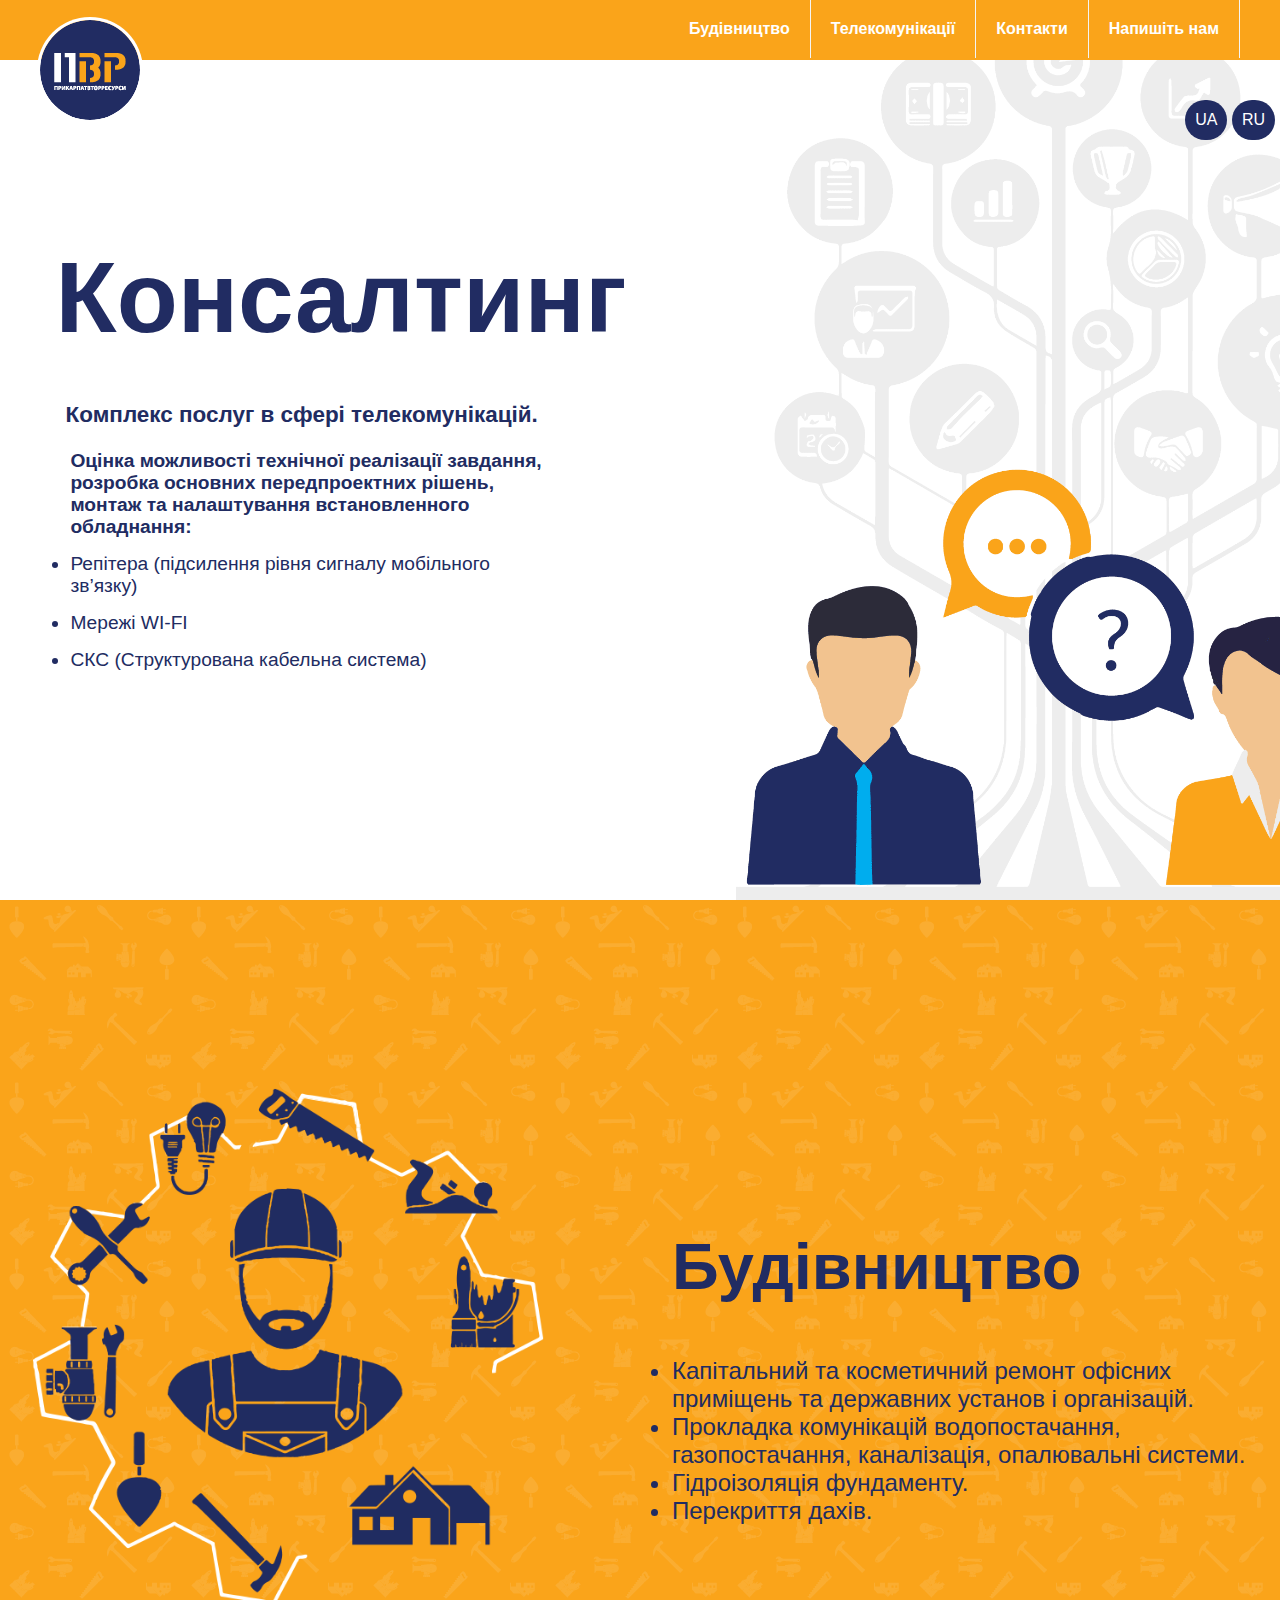
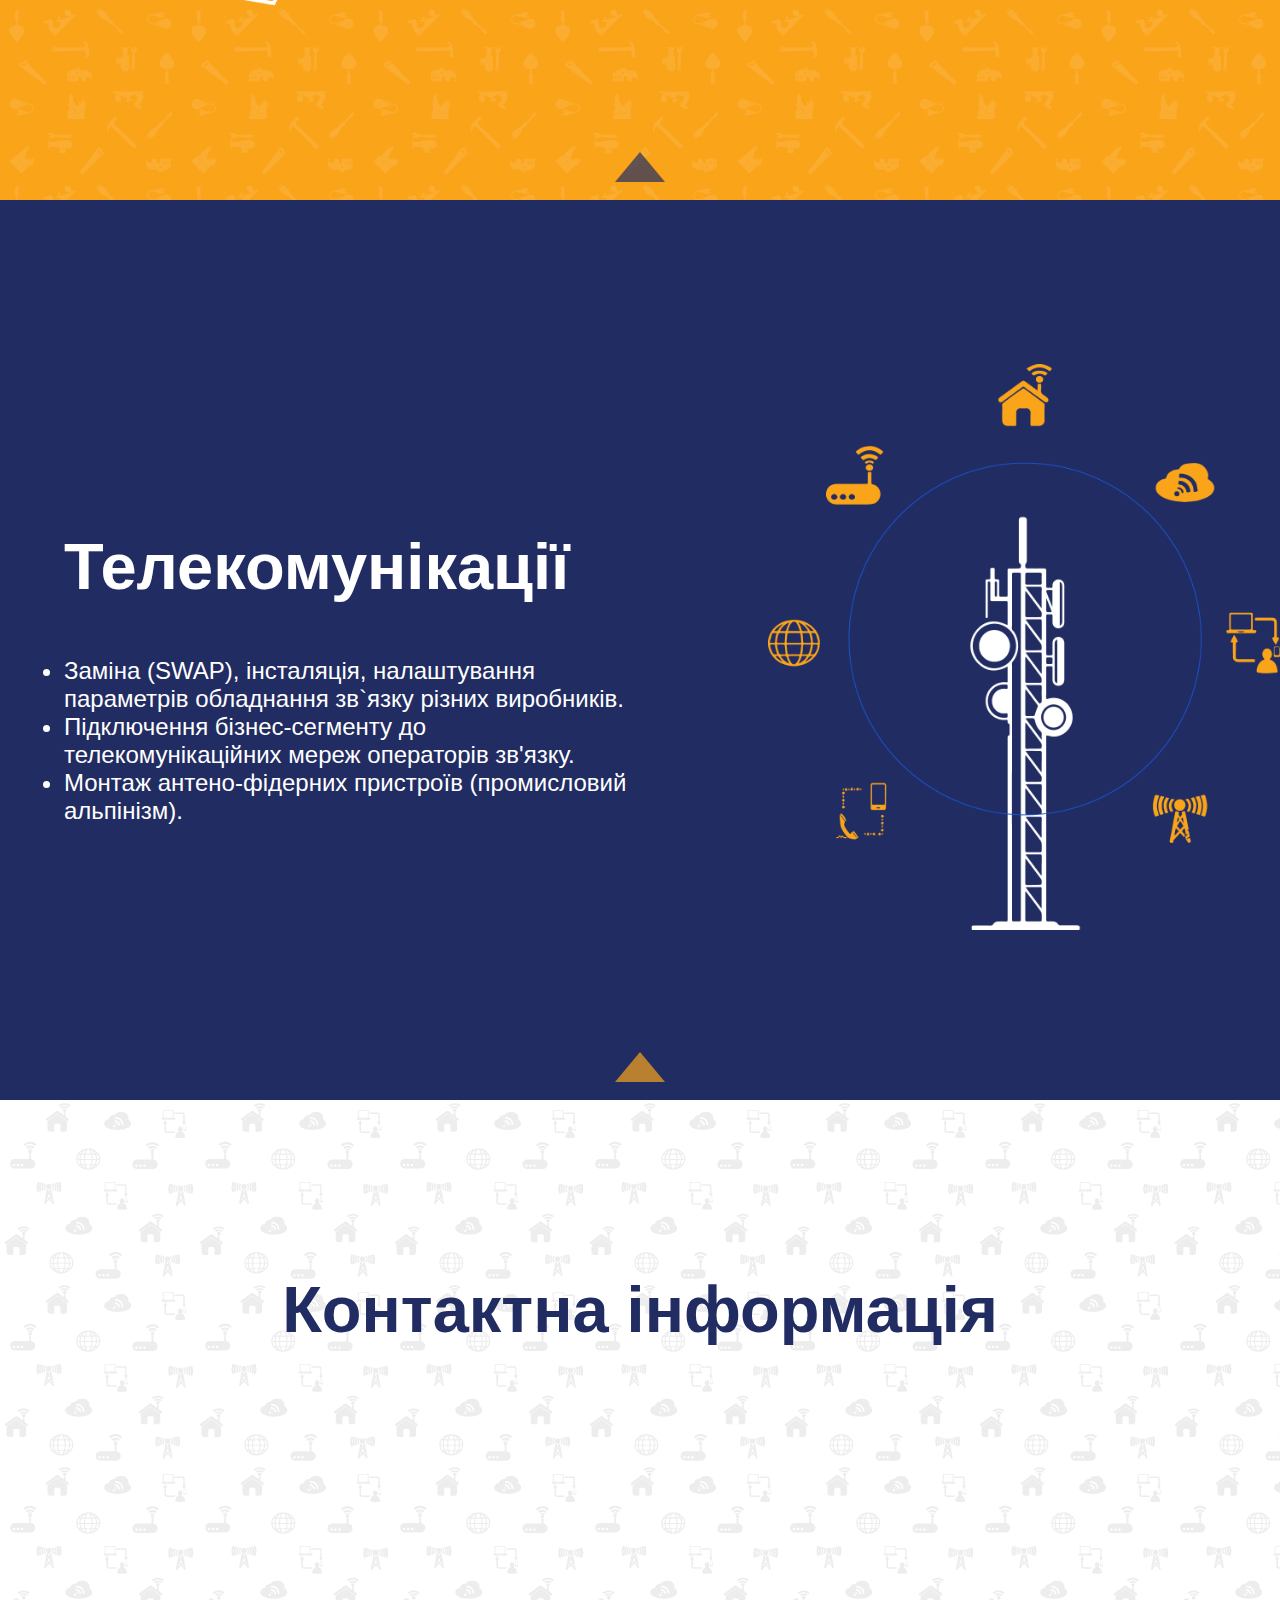
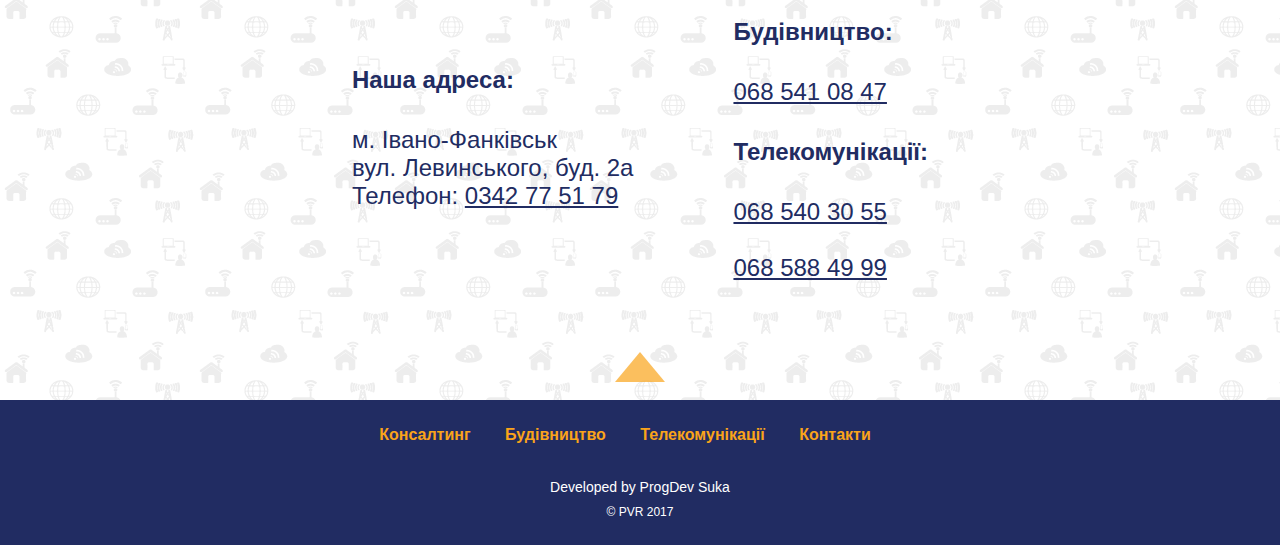
==== commit da48f878: "3 days ago commit" ====
--- a/index.html
+++ b/index.html
@@ -3,11 +3,11 @@
 <head>
     <meta charset="UTF-8">
     <meta name="viewport" content="width=device-width, initial-scale=1.0">
-    <title>ПП «Прикарпатвторресурси»</title>
+    <title>PVR Group</title>
     <link href="css/style.css" rel="stylesheet" type="text/css">
 </head>
 
-<body>
+<body><!--sukaaaaa-->
 
 <header class="header" id="header">
     <div class="row_wrap">
@@ -25,9 +25,9 @@
     </div>
 </header>
 
-<div class="row_1 section">
+<div id="section1" class="row_1 section">
 	<a href="#" class="row1_logo_mobile">
-		<svg version="1.1" id="Layer_1" xmlns="http://www.w3.org/2000/svg" xmlns:xlink="http://www.w3.org/1999/xlink" x="0px" y="0px"
+		<?xml version="1.0" encoding="utf-8"?><svg version="1.1" id="Layer_1" xmlns="http://www.w3.org/2000/svg" xmlns:xlink="http://www.w3.org/1999/xlink" x="0px" y="0px"
 	 viewBox="0 0 100 100" style="enable-background:new 0 0 100 100;" xml:space="preserve"><style type="text/css">
 	.st0{fill:#212C62;}
 	.st1{fill:#FFFFFF;}
@@ -87,8 +87,8 @@
     </ul>
 </div>
 
-<div class="row_1_tablet section">
-	<div class="row_wrap wrap-tablet">
+<div id="section1" class="row_1_tablet section">
+	<div class="row_wrap">
 		<h2>Консалтинг</h2>
 		<div class="row_one_txt">
 			<h3>Комплекс послуг в сфері телекомунікацій.</h3>
@@ -96,7 +96,7 @@
 			   <li><h4>Оцінка можливості технічної реалізації завдання, розробка основних передпроектних рішень, монтаж та налаштування встановленного обладнання:</h4></li>
 				<li>Репітера (підсилення рівня сигналу мобільного зв’язку)</li>
 				<li>Мережі WI-FI</li>
-				<li>СКС (Структурована кабельна система)</li>
+				<li>СКС (Структурована  кабельна система)</li>
 			</ul>
 		</div>
 	</div>
@@ -115,9 +115,8 @@
 				srcset="img/pvr_build_200x200.png, img/01_build_RET400.png 2x"
 				>
 			<img
-				src="img/pvr_build_200x200.png"
-				alt="ПВР Будівництво"
-				title="Будіівництво">
+				srcset="img/pvr_build_200x200.png"
+				sizes="100vw">
 		</picture>
 		<ul class="row_2_txt section-txt">
 			<li>Капітальний  та косметичний  ремонт офісних приміщень  та державних установ і організацій.</li>
@@ -133,9 +132,8 @@
 				 srcset="img/01_build_RET.png 2x, img/01_build_RET+.png 3x">
 			<source media="(min-width: 600px)"
 				 srcset="img/01_build_ORIG.png, img/01_build_RET.png 2x">
-			<img src="img/01_build_ORIG.png"
-				alt="ПВР Будівництво"
-				title="Будіівництво">
+				 
+			<img srcset="img/01_build_ORIG.png">
 		</picture>
 		<div class="row-2 container">
 			<h2>Будівництво</h2>
@@ -157,11 +155,11 @@
 			<source
 			media="(max-width: 599px)"
 			srcset="img/pvr_telecom_200x222.png, img/03_tele_RET400.png 2x"
-			type="image/png">
+			sizes="100vw"
+			type="image/jpg">
 			<img
-				src="img/pvr_telecom_200x222.png"
-				alt="ПВР Телекомунікації"
-				title="Телекомунікації">
+				srcset="img/pvr_telecom_200x222.png"
+				sizes="100vw">
 		</picture>
 		<ul class="row_3_txt section-txt">
 			<li>
@@ -172,7 +170,7 @@
 		<a href="#header" class="row_3_upbtn section-upbtn"></a>
 </div>
 
-	<div class="row_3_tablet section">
+	<div id="section3" class="row_3_tablet section">
 		<div class="row-3 container">
 			<h2>Телекомунікації</h2>
 			<ul class="row_3_txt section-txt">
@@ -183,19 +181,16 @@
 		</div>
 		<picture>
 			<source media="(min-width: 960px)"
-					srcset="img/pvr_telecom_retina.png">
+				srcset="img/pvr_telecom_retina.png">
 			<source media="(min-width: 600px)"
-					srcset="img/pvr_telecom.png">
-			<img 
-				src="img/pvr_telecom_200x222.png"
-				alt="ПВР Телекомунікації"
-				title="Телекомунікації">
+				srcset="img/pvr_telecom.png">
+			<img srcset="img/pvr_telecom_200x222.png">
 		</picture>
 		<a href="#header" class="row_3_upbtn_tablet section-upbtn"></a>
 	</div><!--568px start-->
 </div>
 <div id="section4">
-	<div class="row_4 section">
+	<div id="section4" class="row_4 section">
 		<div class="row_4_inner">
 			<h2>Контактна інформація</h2>
 			<ul class="row_4_txt">
@@ -207,17 +202,15 @@
    <a href="#header" class="row_4_upbtn section-upbtn"></a>
 </div>
 
-	<div class="row_4_tablet section">
+	<div id="section4" class="row_4_tablet section">
 		<h2>Контактна інформація</h2>
 		<div class="row_4_container">
-		
-				<h4>Наша адреса:</h4>м. Івано-Фанківськ<br>вул. Левинського, буд. 2а<br>Телефон: <a href="tel:+380342775179">0342 77 51 79</a>
-			
+			<p><h4>Наша адреса:</h4>м. Івано-Фанківськ<br>вул. Левинського, буд. 2а<br>Телефон: <a href="tel:+380342775179">0342 77 51 79</a></p>
 		</div>
 		<div class="row_4_conrainer">
 			<h4>Будівництво:</h4>
 			<a href="tel:+380685410847">068 541 08 47</a>
-			<h4>Телекомунікації:</h4><a href="tel:+380685403055">068 540 30 55</a><br><a href="tel:+380685884999">068 588 49 99</a>
+			<h4>Телекомунікації:</h4><a href="tel:+380685403055">068 540 30 55</a><br><br><a href="tel:+380685884999">068 588 49 99</a>
 		</div>
 		<a href="#header" class="row_3_upbtn_tablet section-upbtn"></a>
 	</div>
@@ -230,13 +223,13 @@
     <ul class="footer_content">
         <li>
             <ul class="footer_content_nav">
-                <li><a href="#header">Консалтинг</a></li>
+                <li><a href="#section1">Консалтинг</a></li>
                 <li><a href="#section2">Будівництво</a></li>
                 <li><a href="#section3">Телекомунікації</a></li>
                 <li><a href="#section4">Контакти</a></li>
             </ul>
         </li>
-        <li class="footer_content_dev">Developed by ProgDev</li>
+        <li class="footer_content_dev">Developed by ProgDev Suka</li>
         <li class="footer_content_copyright">&copy; PVR 2017</li>
     </ul>
 </footer>
--- a/css/style.css
+++ b/css/style.css
@@ -287,7 +287,7 @@
   padding: 100px 0 0 0;
   text-align: center;
   z-index: 0;
-  background: url(../img/pvr_consulting_opt.png) no-repeat center bottom; }
+  background: url(../img/pvr_consulting_opt.jpg) no-repeat center bottom; }
   @media only screen and (min-width: 768px) {
     /* line 331, D:/X/OpenServer/domains/fckn.github.io/css/style.scss */
     .row_1 {
@@ -300,7 +300,7 @@
 
 /* line 347, D:/X/OpenServer/domains/fckn.github.io/css/style.scss */
 .section-txt {
-  margin: 25% 0 0 0;
+  margin: 15% 0;
   padding-left: 10%;
   display: -webkit-box;
   display: -moz-box;
@@ -318,7 +318,7 @@
 
 /* line 360, D:/X/OpenServer/domains/fckn.github.io/css/style.scss */
 .section-upbtn {
-  margin: 8% 0 0 0;
+  margin: 0 0 0 0;
   display: block;
   width: 0;
   height: 0;
@@ -351,7 +351,6 @@
 .row_1_txt {
   width: 100%;
   padding: 10% 1%;
-  border-bottom: 10px solid #ededed;
   display: -webkit-box;
   display: -moz-box;
   display: -ms-flexbox;
@@ -363,18 +362,18 @@
   justify-content: space-around;
   color: #212c62;
   background: #ededed; }
-  /* line 402, D:/X/OpenServer/domains/fckn.github.io/css/style.scss */
+  /* line 401, D:/X/OpenServer/domains/fckn.github.io/css/style.scss */
   .row_1_txt h2, .row_1_txt h3, .row_1_txt h4 {
     margin: 5% 0; }
-  /* line 405, D:/X/OpenServer/domains/fckn.github.io/css/style.scss */
+  /* line 404, D:/X/OpenServer/domains/fckn.github.io/css/style.scss */
   .row_1_txt ul {
     padding-left: 10%;
     text-align: left;
     list-style-type: disc; }
-    /* line 409, D:/X/OpenServer/domains/fckn.github.io/css/style.scss */
+    /* line 408, D:/X/OpenServer/domains/fckn.github.io/css/style.scss */
     .row_1_txt ul li {
       margin-top: 2%; }
-      /* line 411, D:/X/OpenServer/domains/fckn.github.io/css/style.scss */
+      /* line 410, D:/X/OpenServer/domains/fckn.github.io/css/style.scss */
       .row_1_txt ul li:first-child {
         text-align: center;
         list-style-type: none;
@@ -384,119 +383,122 @@
     .row_1_txt {
       display: none; } }
 
-/* line 422, D:/X/OpenServer/domains/fckn.github.io/css/style.scss */
+/* line 421, D:/X/OpenServer/domains/fckn.github.io/css/style.scss */
 .row_2 {
-  padding: 10% 0 3% 0;
+  padding: 2% 0;
   background: #faa41a; }
-  /* line 428, D:/X/OpenServer/domains/fckn.github.io/css/style.scss */
+  /* line 424, D:/X/OpenServer/domains/fckn.github.io/css/style.scss */
+  .row_2 h2 {
+    margin: 0 0 5% 0; }
+  /* line 427, D:/X/OpenServer/domains/fckn.github.io/css/style.scss */
   .row_2 picture {
-    margin: 4% 0 0 0; }
-  @media only screen and (min-width: 600px) {
-    /* line 422, D:/X/OpenServer/domains/fckn.github.io/css/style.scss */
+    margin: 50px 0; }
+  @media only screen and (min-width: 600px) {
+    /* line 421, D:/X/OpenServer/domains/fckn.github.io/css/style.scss */
     .row_2 {
       display: none; } }
 
-/* line 437, D:/X/OpenServer/domains/fckn.github.io/css/style.scss */
+/* line 436, D:/X/OpenServer/domains/fckn.github.io/css/style.scss */
 .row_2_upbtn {
   border-color: transparent transparent #212C62 transparent; }
 
-/* line 441, D:/X/OpenServer/domains/fckn.github.io/css/style.scss */
+/* line 440, D:/X/OpenServer/domains/fckn.github.io/css/style.scss */
 .row_3 {
-  padding: 10% 0 3% 0;
+  padding: 2% 0;
   color: #fff;
   background: #212c62; }
-  /* line 445, D:/X/OpenServer/domains/fckn.github.io/css/style.scss */
+  /* line 444, D:/X/OpenServer/domains/fckn.github.io/css/style.scss */
   .row_3 h2 {
     margin: 0 0 5% 0; }
-  /* line 448, D:/X/OpenServer/domains/fckn.github.io/css/style.scss */
+  /* line 447, D:/X/OpenServer/domains/fckn.github.io/css/style.scss */
   .row_3 picture {
-    margin: 5% 0 0 0; }
-  @media only screen and (min-width: 600px) {
-    /* line 441, D:/X/OpenServer/domains/fckn.github.io/css/style.scss */
+    margin: 50px 0; }
+  @media only screen and (min-width: 600px) {
+    /* line 440, D:/X/OpenServer/domains/fckn.github.io/css/style.scss */
     .row_3 {
       display: none;
       flex-direction: row;
       flex-wrap: wrap;
       justify-content: space-around; }
-      /* line 456, D:/X/OpenServer/domains/fckn.github.io/css/style.scss */
+      /* line 455, D:/X/OpenServer/domains/fckn.github.io/css/style.scss */
       .row_3 picture {
         margin: 0; } }
 
-/* line 465, D:/X/OpenServer/domains/fckn.github.io/css/style.scss */
+/* line 464, D:/X/OpenServer/domains/fckn.github.io/css/style.scss */
 .row_3_upbtn {
   border-color: transparent transparent #FAA41A transparent; }
 
-/* line 469, D:/X/OpenServer/domains/fckn.github.io/css/style.scss */
+/* line 468, D:/X/OpenServer/domains/fckn.github.io/css/style.scss */
 .row_4 {
   padding: 2% 0;
   background: #ededed; }
   @media only screen and (min-width: 600px) {
-    /* line 469, D:/X/OpenServer/domains/fckn.github.io/css/style.scss */
+    /* line 468, D:/X/OpenServer/domains/fckn.github.io/css/style.scss */
     .row_4 {
       display: none; } }
 
-/* line 477, D:/X/OpenServer/domains/fckn.github.io/css/style.scss */
+/* line 476, D:/X/OpenServer/domains/fckn.github.io/css/style.scss */
 .row_4_inner {
   position: relative;
   top: 50%;
   transform: translateY(-50%); }
-  /* line 481, D:/X/OpenServer/domains/fckn.github.io/css/style.scss */
+  /* line 480, D:/X/OpenServer/domains/fckn.github.io/css/style.scss */
   .row_4_inner a {
     color: #212c62;
     text-decoration: underline;
     transition: all 0.2s ease; }
-    /* line 485, D:/X/OpenServer/domains/fckn.github.io/css/style.scss */
+    /* line 484, D:/X/OpenServer/domains/fckn.github.io/css/style.scss */
     .row_4_inner a:hover {
       color: #faa41a;
       text-decoration: none; }
 
-/* line 492, D:/X/OpenServer/domains/fckn.github.io/css/style.scss */
+/* line 491, D:/X/OpenServer/domains/fckn.github.io/css/style.scss */
 .row_4_upbtn {
   border-color: transparent transparent #faa41a transparent; }
 
-/* line 495, D:/X/OpenServer/domains/fckn.github.io/css/style.scss */
+/* line 494, D:/X/OpenServer/domains/fckn.github.io/css/style.scss */
 .footer_content {
   text-align: center; }
-  /* line 497, D:/X/OpenServer/domains/fckn.github.io/css/style.scss */
+  /* line 496, D:/X/OpenServer/domains/fckn.github.io/css/style.scss */
   .footer_content li {
     display: block;
     margin-bottom: 10px; }
-    /* line 500, D:/X/OpenServer/domains/fckn.github.io/css/style.scss */
+    /* line 499, D:/X/OpenServer/domains/fckn.github.io/css/style.scss */
     .footer_content li:last-child {
       margin-bottom: 0; }
 
-/* line 506, D:/X/OpenServer/domains/fckn.github.io/css/style.scss */
+/* line 505, D:/X/OpenServer/domains/fckn.github.io/css/style.scss */
 .footer {
   background: #212c62;
   color: #fff;
   padding: 2% 0; }
 
-/* line 512, D:/X/OpenServer/domains/fckn.github.io/css/style.scss */
+/* line 511, D:/X/OpenServer/domains/fckn.github.io/css/style.scss */
 .footer_content_copyright {
   font-size: 12px; }
 
-/* line 516, D:/X/OpenServer/domains/fckn.github.io/css/style.scss */
+/* line 515, D:/X/OpenServer/domains/fckn.github.io/css/style.scss */
 .footer_content_dev {
   font-size: 14px; }
 
-/* line 520, D:/X/OpenServer/domains/fckn.github.io/css/style.scss */
+/* line 519, D:/X/OpenServer/domains/fckn.github.io/css/style.scss */
 .footer_content_nav {
   margin-bottom: 2%; }
-  /* line 522, D:/X/OpenServer/domains/fckn.github.io/css/style.scss */
+  /* line 521, D:/X/OpenServer/domains/fckn.github.io/css/style.scss */
   .footer_content_nav a {
     font-weight: 700;
     color: #faa41a; }
   @media only screen and (min-width: 600px) {
-    /* line 527, D:/X/OpenServer/domains/fckn.github.io/css/style.scss */
+    /* line 526, D:/X/OpenServer/domains/fckn.github.io/css/style.scss */
     .footer_content_nav li {
       display: inline-block;
       margin-right: 30px; } }
 
-/* line 536, D:/X/OpenServer/domains/fckn.github.io/css/style.scss */
+/* line 535, D:/X/OpenServer/domains/fckn.github.io/css/style.scss */
 .container {
   width: 50%; }
   @media only screen and (min-width: 600px) {
-    /* line 536, D:/X/OpenServer/domains/fckn.github.io/css/style.scss */
+    /* line 535, D:/X/OpenServer/domains/fckn.github.io/css/style.scss */
     .container {
       display: -webkit-box;
       display: -moz-box;
@@ -504,23 +506,23 @@
       display: -webkit-flex;
       display: flex;
       flex-wrap: wrap; } }
-  /* line 543, D:/X/OpenServer/domains/fckn.github.io/css/style.scss */
+  /* line 542, D:/X/OpenServer/domains/fckn.github.io/css/style.scss */
   .container h2 {
     margin-left: 60px; }
 
-/* line 549, D:/X/OpenServer/domains/fckn.github.io/css/style.scss */
+/* line 548, D:/X/OpenServer/domains/fckn.github.io/css/style.scss */
 .row_2_tablet {
   padding: 2% 0;
   display: none;
   overflow: hidden;
   position: relative;
   background: url(../img/pvr_pattern_build.png) repeat #faa41a; }
-  /* line 555, D:/X/OpenServer/domains/fckn.github.io/css/style.scss */
+  /* line 554, D:/X/OpenServer/domains/fckn.github.io/css/style.scss */
   .row_2_tablet h2 {
     margin-left: 10%;
     font-size: 40px; }
   @media only screen and (min-width: 600px) {
-    /* line 549, D:/X/OpenServer/domains/fckn.github.io/css/style.scss */
+    /* line 548, D:/X/OpenServer/domains/fckn.github.io/css/style.scss */
     .row_2_tablet {
       display: -webkit-box;
       display: -moz-box;
@@ -531,17 +533,17 @@
       flex-wrap: wrap;
       justify-content: space-around; } }
   @media only screen and (min-width: 960px) {
-    /* line 549, D:/X/OpenServer/domains/fckn.github.io/css/style.scss */
+    /* line 548, D:/X/OpenServer/domains/fckn.github.io/css/style.scss */
     .row_2_tablet {
       font-size: 24px; }
-      /* line 567, D:/X/OpenServer/domains/fckn.github.io/css/style.scss */
+      /* line 566, D:/X/OpenServer/domains/fckn.github.io/css/style.scss */
       .row_2_tablet picture {
         width: 40%; }
-      /* line 570, D:/X/OpenServer/domains/fckn.github.io/css/style.scss */
+      /* line 569, D:/X/OpenServer/domains/fckn.github.io/css/style.scss */
       .row_2_tablet h2 {
         font-size: 65px; } }
 
-/* line 643, D:/X/OpenServer/domains/fckn.github.io/css/style.scss */
+/* line 642, D:/X/OpenServer/domains/fckn.github.io/css/style.scss */
 .row_2_upbtn_tablet {
   bottom: 2%;
   left: 50%;
@@ -549,7 +551,7 @@
   position: absolute;
   border-color: transparent transparent #212C62 transparent; }
 
-/* line 651, D:/X/OpenServer/domains/fckn.github.io/css/style.scss */
+/* line 650, D:/X/OpenServer/domains/fckn.github.io/css/style.scss */
 .row_3_tablet {
   padding: 2% 0;
   display: none;
@@ -557,12 +559,12 @@
   position: relative;
   color: #fff;
   background: #212c62; }
-  /* line 658, D:/X/OpenServer/domains/fckn.github.io/css/style.scss */
+  /* line 657, D:/X/OpenServer/domains/fckn.github.io/css/style.scss */
   .row_3_tablet h2 {
     margin-left: 10%;
     font-size: 40px; }
   @media only screen and (min-width: 600px) {
-    /* line 651, D:/X/OpenServer/domains/fckn.github.io/css/style.scss */
+    /* line 650, D:/X/OpenServer/domains/fckn.github.io/css/style.scss */
     .row_3_tablet {
       display: -webkit-box;
       display: -moz-box;
@@ -573,18 +575,18 @@
       flex-wrap: wrap;
       justify-content: space-around; } }
   @media only screen and (min-width: 960px) {
-    /* line 651, D:/X/OpenServer/domains/fckn.github.io/css/style.scss */
+    /* line 650, D:/X/OpenServer/domains/fckn.github.io/css/style.scss */
     .row_3_tablet {
       font-size: 24px; }
-      /* line 670, D:/X/OpenServer/domains/fckn.github.io/css/style.scss */
+      /* line 669, D:/X/OpenServer/domains/fckn.github.io/css/style.scss */
       .row_3_tablet picture {
         width: 40%;
         margin-left: auto; }
-      /* line 674, D:/X/OpenServer/domains/fckn.github.io/css/style.scss */
+      /* line 673, D:/X/OpenServer/domains/fckn.github.io/css/style.scss */
       .row_3_tablet h2 {
         font-size: 65px; } }
 
-/* line 680, D:/X/OpenServer/domains/fckn.github.io/css/style.scss */
+/* line 679, D:/X/OpenServer/domains/fckn.github.io/css/style.scss */
 .row_3_upbtn_tablet {
   bottom: 2%;
   left: 50%;
@@ -592,27 +594,27 @@
   position: absolute;
   border-color: transparent transparent #FAA41A transparent; }
 
-/* line 688, D:/X/OpenServer/domains/fckn.github.io/css/style.scss */
+/* line 687, D:/X/OpenServer/domains/fckn.github.io/css/style.scss */
 .row_4_tablet {
   position: relative;
   display: none;
   padding: 2% 0;
   background: url(../img/pvr_pattern_contact.png) repeat #fff; }
-  /* line 693, D:/X/OpenServer/domains/fckn.github.io/css/style.scss */
+  /* line 692, D:/X/OpenServer/domains/fckn.github.io/css/style.scss */
   .row_4_tablet h2 {
     margin-left: 0;
     font-size: 40px; }
-  /* line 697, D:/X/OpenServer/domains/fckn.github.io/css/style.scss */
+  /* line 696, D:/X/OpenServer/domains/fckn.github.io/css/style.scss */
   .row_4_tablet a {
     color: #212c62;
     text-decoration: underline;
     transition: all 0.2s ease; }
-    /* line 701, D:/X/OpenServer/domains/fckn.github.io/css/style.scss */
+    /* line 700, D:/X/OpenServer/domains/fckn.github.io/css/style.scss */
     .row_4_tablet a:hover {
       color: #faa41a;
       text-decoration: none; }
   @media only screen and (min-width: 600px) {
-    /* line 688, D:/X/OpenServer/domains/fckn.github.io/css/style.scss */
+    /* line 687, D:/X/OpenServer/domains/fckn.github.io/css/style.scss */
     .row_4_tablet {
       display: -webkit-box;
       display: -moz-box;
@@ -622,23 +624,23 @@
       flex-direction: row;
       flex-wrap: wrap;
       justify-content: center; }
-      /* line 711, D:/X/OpenServer/domains/fckn.github.io/css/style.scss */
+      /* line 710, D:/X/OpenServer/domains/fckn.github.io/css/style.scss */
       .row_4_tablet h2 {
         width: 100%;
         text-align: center; } }
   @media only screen and (min-width: 960px) {
-    /* line 688, D:/X/OpenServer/domains/fckn.github.io/css/style.scss */
+    /* line 687, D:/X/OpenServer/domains/fckn.github.io/css/style.scss */
     .row_4_tablet {
       font-size: 24px; }
-      /* line 722, D:/X/OpenServer/domains/fckn.github.io/css/style.scss */
+      /* line 721, D:/X/OpenServer/domains/fckn.github.io/css/style.scss */
       .row_4_tablet h2 {
         font-size: 65px; } }
 
-/* line 728, D:/X/OpenServer/domains/fckn.github.io/css/style.scss */
+/* line 727, D:/X/OpenServer/domains/fckn.github.io/css/style.scss */
 .row_4_container {
   margin-right: 100px; }
 
-/* line 732, D:/X/OpenServer/domains/fckn.github.io/css/style.scss */
+/* line 731, D:/X/OpenServer/domains/fckn.github.io/css/style.scss */
 .row_one_txt {
   width: 40%;
   display: -webkit-box;
@@ -652,35 +654,34 @@
   color: #212c62;
   text-align: left;
   font-size: 1.2em; }
-  /* line 741, D:/X/OpenServer/domains/fckn.github.io/css/style.scss */
+  /* line 740, D:/X/OpenServer/domains/fckn.github.io/css/style.scss */
   .row_one_txt h2, .row_one_txt h4 {
     margin: 0; }
-  /* line 747, D:/X/OpenServer/domains/fckn.github.io/css/style.scss */
+  /* line 746, D:/X/OpenServer/domains/fckn.github.io/css/style.scss */
   .row_one_txt ul {
     padding-left: 1%;
     text-align: left;
     list-style-type: disc; }
-    /* line 751, D:/X/OpenServer/domains/fckn.github.io/css/style.scss */
+    /* line 750, D:/X/OpenServer/domains/fckn.github.io/css/style.scss */
     .row_one_txt ul li {
       margin-bottom: 15px; }
-      /* line 753, D:/X/OpenServer/domains/fckn.github.io/css/style.scss */
+      /* line 752, D:/X/OpenServer/domains/fckn.github.io/css/style.scss */
       .row_one_txt ul li:first-child {
         list-style-type: none; }
 
-/* line 760, D:/X/OpenServer/domains/fckn.github.io/css/style.scss */
+/* line 759, D:/X/OpenServer/domains/fckn.github.io/css/style.scss */
 .row_1_tablet {
   display: none;
   position: relative;
   overflow: hidden;
-  background: url("../img/pvr_consulting_retina.png") no-repeat bottom right;
-  border-bottom: 10px solid #ededed; }
-  /* line 766, D:/X/OpenServer/domains/fckn.github.io/css/style.scss */
+  background: url("../img/pvr_consulting_retina.png") no-repeat bottom right -15%; }
+  /* line 764, D:/X/OpenServer/domains/fckn.github.io/css/style.scss */
   .row_1_tablet h2 {
-    font-size: 80px;
+    font-size: 100px;
     line-height: 0;
-    margin-left: -5px; }
+    margin-left: -10px; }
   @media only screen and (min-width: 768px) {
-    /* line 760, D:/X/OpenServer/domains/fckn.github.io/css/style.scss */
+    /* line 759, D:/X/OpenServer/domains/fckn.github.io/css/style.scss */
     .row_1_tablet {
       display: -webkit-box;
       display: -moz-box;
@@ -690,24 +691,17 @@
       flex-direction: row;
       flex-wrap: wrap;
       justify-content: space-around;
-      background-size: 50%; } }
-  @media only screen and (min-width: 767px) and (max-width: 1250px) {
-    /* line 760, D:/X/OpenServer/domains/fckn.github.io/css/style.scss */
-    .row_1_tablet {
-      padding-left: 4%; }
-      /* line 780, D:/X/OpenServer/domains/fckn.github.io/css/style.scss */
-      .row_1_tablet h2 {
-        margin-top: 150px;
-        margin-bottom: 20px; } }
+      background-size: 50%;
+      padding-left: 4%; } }
   @media only screen and (min-width: 1401px) {
-    /* line 760, D:/X/OpenServer/domains/fckn.github.io/css/style.scss */
+    /* line 759, D:/X/OpenServer/domains/fckn.github.io/css/style.scss */
     .row_1_tablet {
       background-size: 700px; }
-      /* line 787, D:/X/OpenServer/domains/fckn.github.io/css/style.scss */
+      /* line 779, D:/X/OpenServer/domains/fckn.github.io/css/style.scss */
       .row_1_tablet h2 {
         font-size: 150px; } }
 
-/* line 798, D:/X/OpenServer/domains/fckn.github.io/css/style.scss */
+/* line 790, D:/X/OpenServer/domains/fckn.github.io/css/style.scss */
 .row_wrap {
   max-width: 1200px;
   margin: auto; }
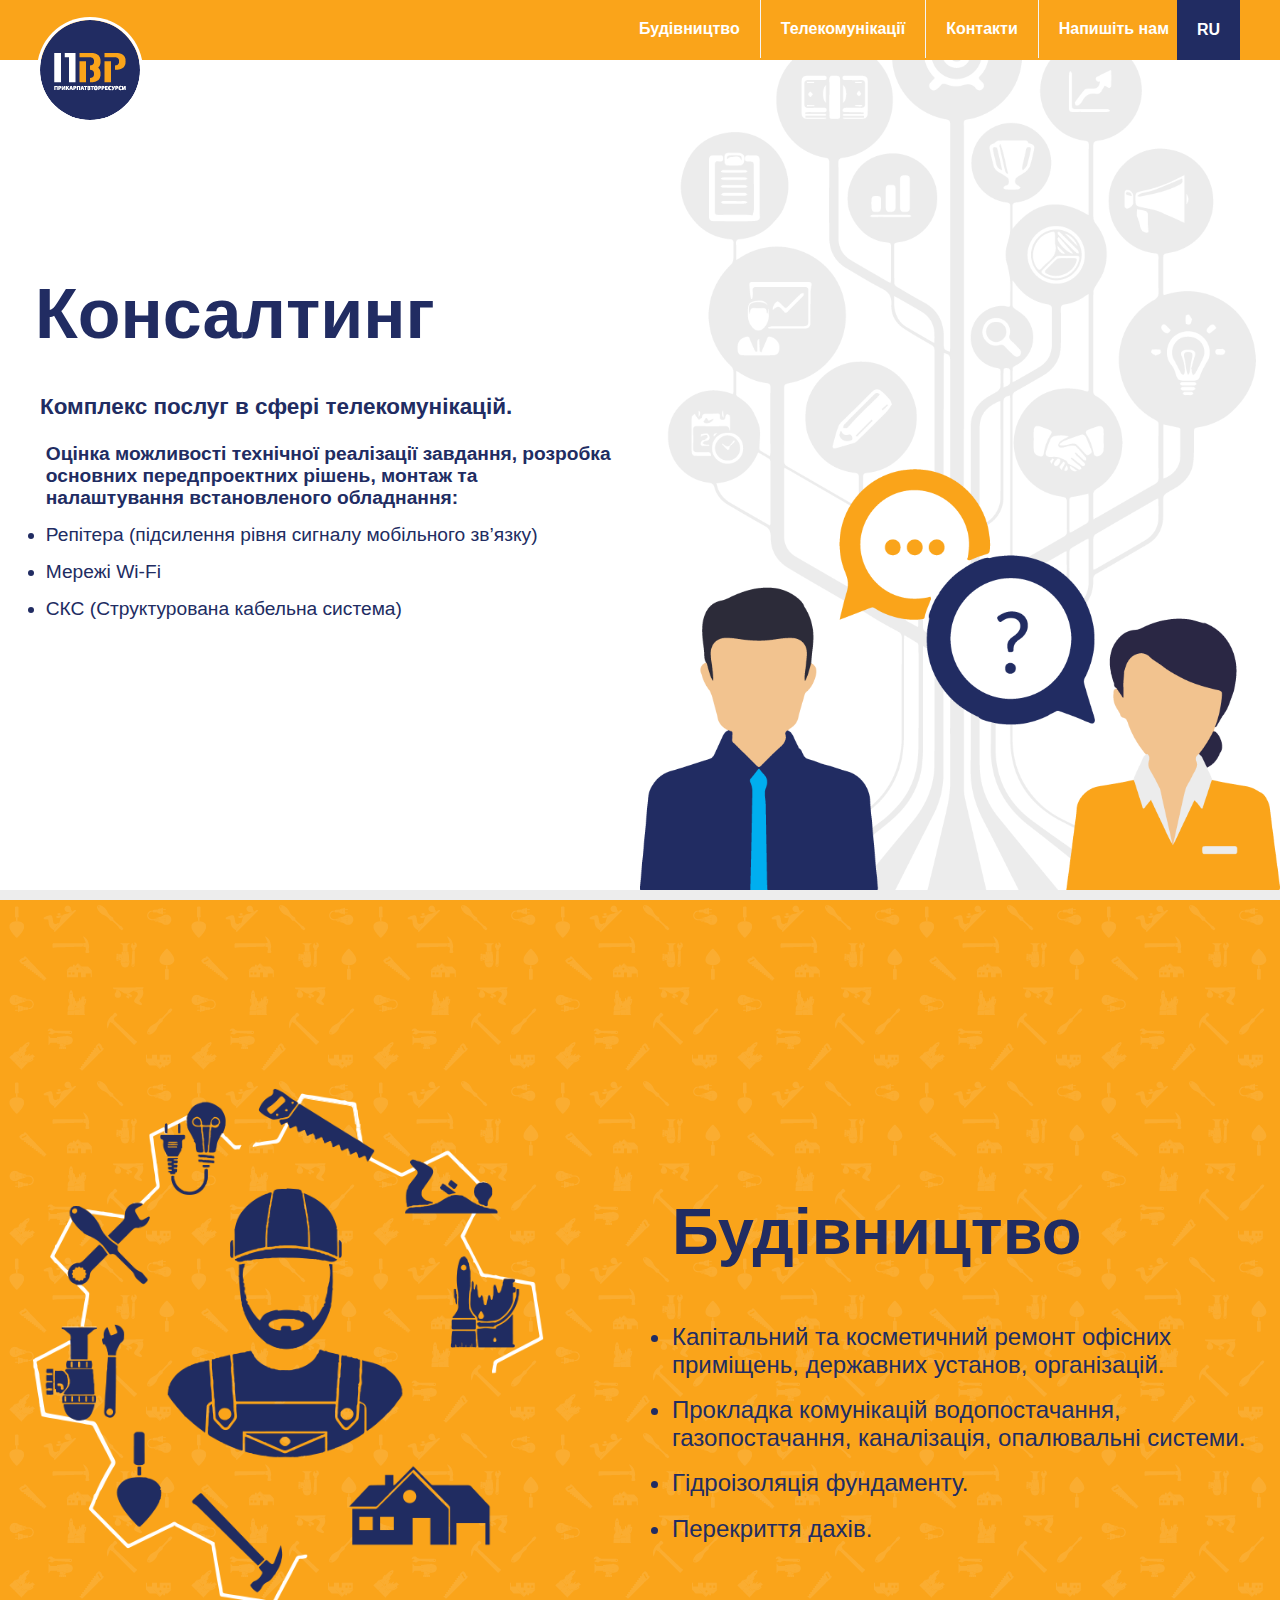
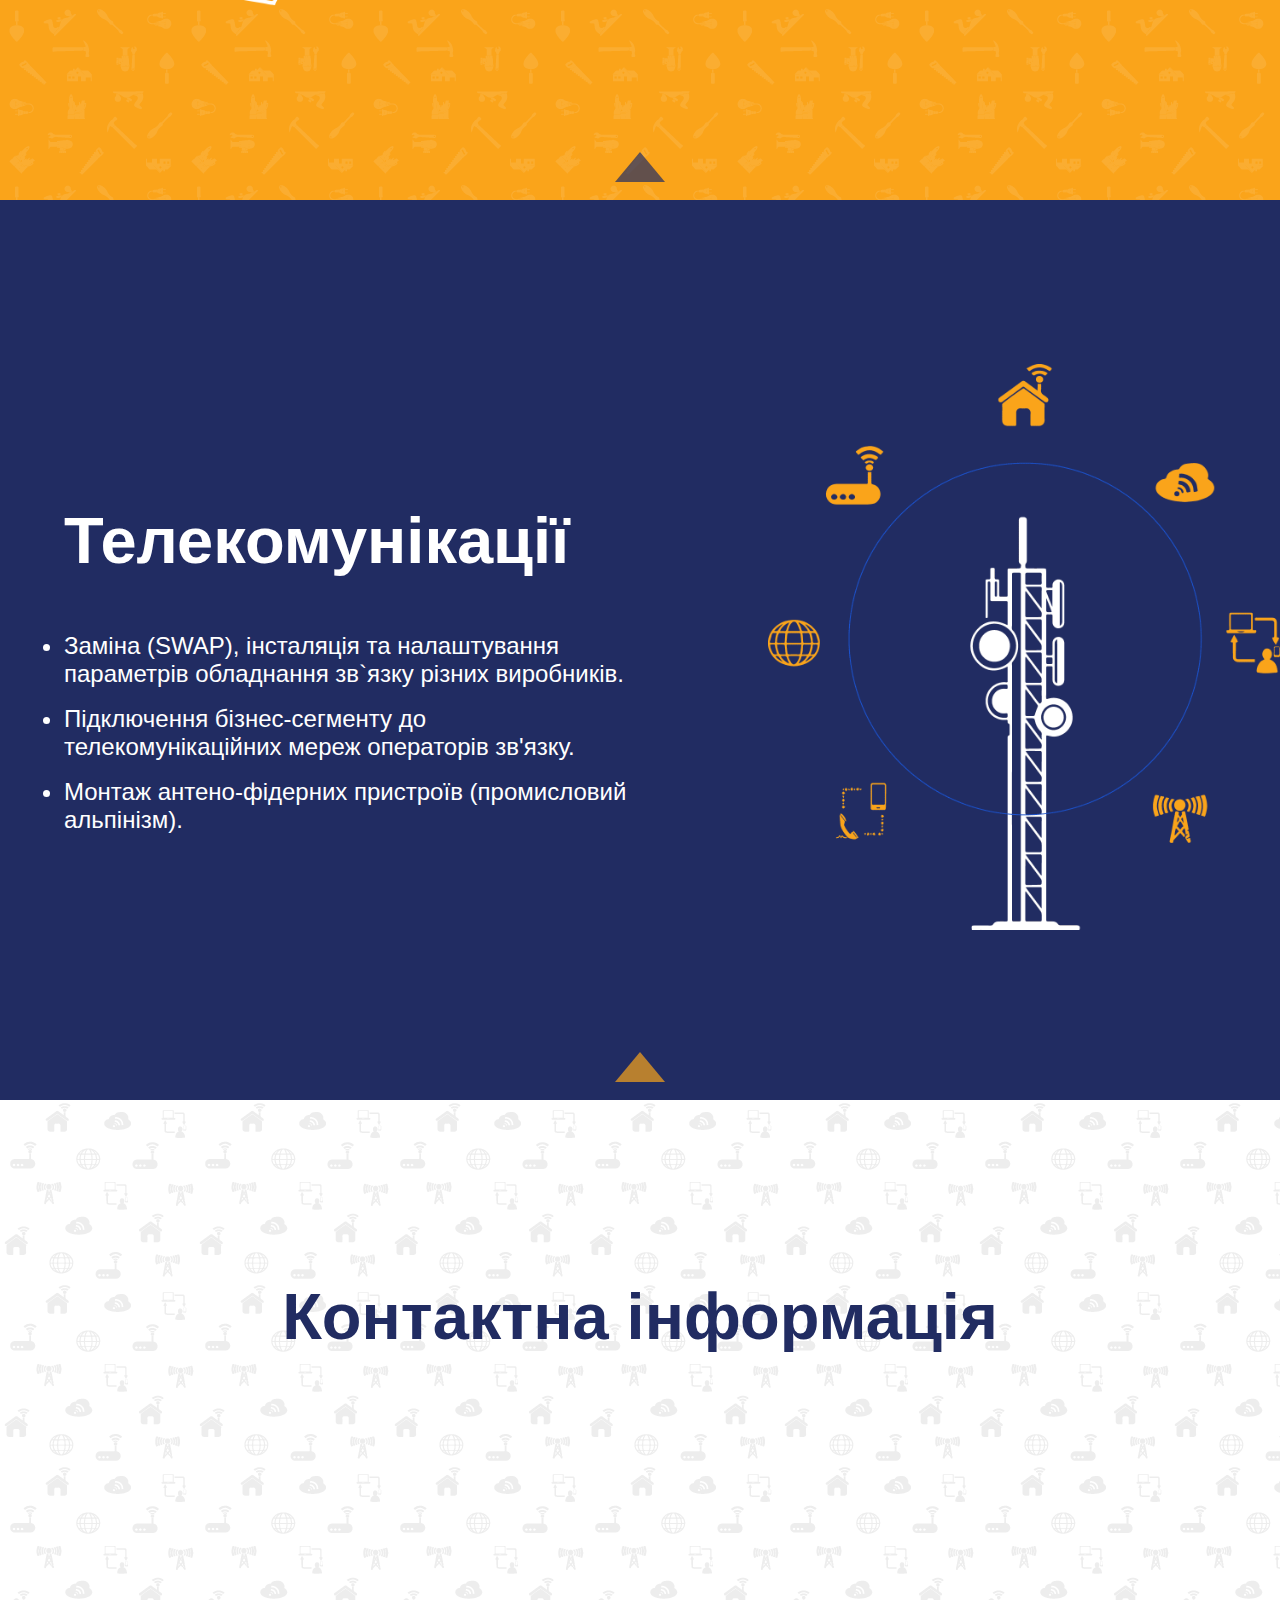
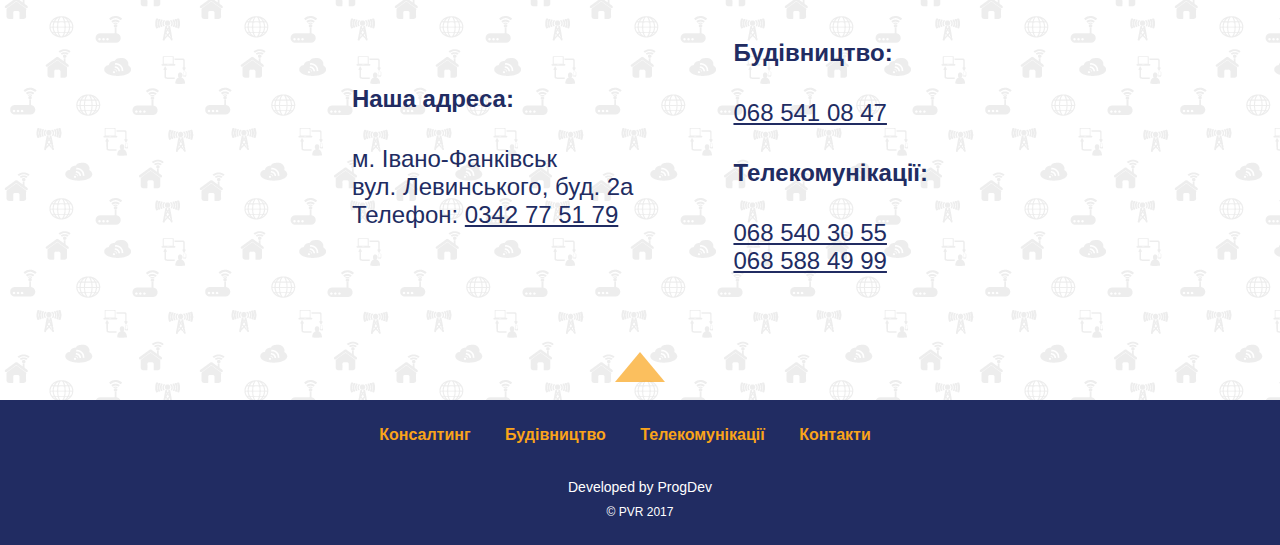
==== commit a7c4ae62: "latest version" ====
--- a/index.html
+++ b/index.html
@@ -3,14 +3,15 @@
 <head>
     <meta charset="UTF-8">
     <meta name="viewport" content="width=device-width, initial-scale=1.0">
-    <title>PVR Group</title>
+    <title>ПП «Прикарпатвторресурси»</title>
     <link href="css/style.css" rel="stylesheet" type="text/css">
 </head>
 
-<body><!--sukaaaaa-->
+<body>
 
 <header class="header" id="header">
     <div class="row_wrap">
+			<a class="lang" href="index_rus.html">RU</a>
     	<a href="#" class="header_logo hovicon effect-9 sub-a"></a>
     	<input class="header_menu_btn" type="checkbox" id="menu-btn" />
     	<label class="header_menu_icon" for="menu-btn">
@@ -25,9 +26,19 @@
     </div>
 </header>
 
-<div id="section1" class="row_1 section">
+<!--
+<div class="lang">
+	<a href="index.html">UA</a>
+</div>
+  
+<div class="lang">
+	<a href="index_rus.html">RU</a>
+</div>
+-->
+
+<div class="row_1 section">
 	<a href="#" class="row1_logo_mobile">
-		<?xml version="1.0" encoding="utf-8"?><svg version="1.1" id="Layer_1" xmlns="http://www.w3.org/2000/svg" xmlns:xlink="http://www.w3.org/1999/xlink" x="0px" y="0px"
+		<svg version="1.1" id="Layer_1" xmlns="http://www.w3.org/2000/svg" xmlns:xlink="http://www.w3.org/1999/xlink" x="0px" y="0px"
 	 viewBox="0 0 100 100" style="enable-background:new 0 0 100 100;" xml:space="preserve"><style type="text/css">
 	.st0{fill:#212C62;}
 	.st1{fill:#FFFFFF;}
@@ -66,44 +77,48 @@
 		c0-0.6,0-1.2,0.1-1.7h0c-0.2,0.5-0.4,1-0.7,1.4L83.2,70h-1v-4H83L83,66z"/></g></svg>
 	</a>
 	<ul class="row_1_contact">
-		  <li><a href="tel:+380999999999">+38 099 999 99 99</a></li>
-		  <li><a href="tel:+380999999999">+38 099 999 99 99</a></li>
-		  <li><a href="mailto:pvr@gmail.com">pvr@gmail.com</a></li>
+		  <li><a href="tel:+380685403055">+38 068 540 30 55</a></li>
+		  <li><a href="tel:+380685884999">+38 068 588 49 99</a></li>
+		  <li><a href="mailto:office@pvr.if.ua">office@pvr.if.ua</a></li>
 	</ul>
+<!--
 	<div class="lang">
 		<a href="index.html">UA</a>
 		<a href="index_rus.html">RU</a>
   </div>
+-->
 </div>
 
 <div class="row_1_txt">
     <h2>Консалтинг</h2>
     <h3>Комплекс послуг в сфері телекомунікацій.</h3>
     <ul>
-       <li><h4>Оцінка можливості технічної реалізації завдання, розробка основних передпроектних рішень, монтаж та налаштування встановленного обладнання:</h4></li>
+       <li><h4>Оцінка можливості технічної реалізації завдання, розробка основних передпроектних рішень, монтаж та налаштування встановленого обладнання:</h4></li>
         <li>Репітера (підсилення рівня сигналу мобільного зв’язку)</li>
-        <li>Мережі WI-FI</li>
+        <li>Мережі Wi-Fi</li>
         <li>СКС (Структурована  кабельна система)</li>
     </ul>
 </div>
 
-<div id="section1" class="row_1_tablet section">
-	<div class="row_wrap">
+<div class="row_1_tablet section">
+	<div class="row_wrap wrap-tablet">
 		<h2>Консалтинг</h2>
 		<div class="row_one_txt">
 			<h3>Комплекс послуг в сфері телекомунікацій.</h3>
 			<ul>
-			   <li><h4>Оцінка можливості технічної реалізації завдання, розробка основних передпроектних рішень, монтаж та налаштування встановленного обладнання:</h4></li>
+			   <li><h4>Оцінка можливості технічної реалізації завдання, розробка основних передпроектних рішень, монтаж та налаштування встановленого обладнання:</h4></li>
 				<li>Репітера (підсилення рівня сигналу мобільного зв’язку)</li>
-				<li>Мережі WI-FI</li>
-				<li>СКС (Структурована  кабельна система)</li>
+				<li>Мережі Wi-Fi</li>
+				<li>СКС (Структурована кабельна система)</li>
 			</ul>
 		</div>
 	</div>
+<!--
 	<div class="lang">
 		<a href="index.html">UA</a>
 		<a href="index_rus.html">RU</a>
 	</div>
+-->
 </div>
 
 <div id="section2">
@@ -115,11 +130,12 @@
 				srcset="img/pvr_build_200x200.png, img/01_build_RET400.png 2x"
 				>
 			<img
-				srcset="img/pvr_build_200x200.png"
-				sizes="100vw">
+				src="img/pvr_build_200x200.png"
+				alt="ПВР Будівництво"
+				title="Будіівництво">
 		</picture>
 		<ul class="row_2_txt section-txt">
-			<li>Капітальний  та косметичний  ремонт офісних приміщень  та державних установ і організацій.</li>
+			<li>Капітальний  та косметичний  ремонт офісних приміщень, державних установ, організацій.</li>
 			<li>Прокладка комунікацій водопостачання, газопостачання, каналізація, опалювальні системи.</li>
 			<li>Гідроізоляція фундаменту.</li>
 			<li>Перекриття дахів.</li>
@@ -132,13 +148,14 @@
 				 srcset="img/01_build_RET.png 2x, img/01_build_RET+.png 3x">
 			<source media="(min-width: 600px)"
 				 srcset="img/01_build_ORIG.png, img/01_build_RET.png 2x">
-				 
-			<img srcset="img/01_build_ORIG.png">
+			<img src="img/01_build_ORIG.png"
+				alt="ПВР Будівництво"
+				title="Будіівництво">
 		</picture>
 		<div class="row-2 container">
 			<h2>Будівництво</h2>
 			<ul class="row_2_txt section-txt">
-				<li>Капітальний  та косметичний  ремонт офісних приміщень  та державних установ і організацій.</li>
+				<li>Капітальний  та косметичний  ремонт офісних приміщень, державних установ, організацій.</li>
 				<li>Прокладка комунікацій водопостачання, газопостачання, каналізація, опалювальні системи.</li>
 				<li>Гідроізоляція фундаменту.</li>
 				<li>Перекриття дахів.</li>
@@ -155,42 +172,45 @@
 			<source
 			media="(max-width: 599px)"
 			srcset="img/pvr_telecom_200x222.png, img/03_tele_RET400.png 2x"
-			sizes="100vw"
-			type="image/jpg">
+			type="image/png">
 			<img
-				srcset="img/pvr_telecom_200x222.png"
-				sizes="100vw">
+				src="img/pvr_telecom_200x222.png"
+				alt="ПВР Телекомунікації"
+				title="Телекомунікації">
 		</picture>
 		<ul class="row_3_txt section-txt">
 			<li>
-	Заміна (SWAP), інсталяція, налаштування параметрів  обладнання зв`язку різних виробників.</li>
+	Заміна (SWAP), інсталяція та налаштування параметрів  обладнання зв`язку різних виробників.</li>
 			<li>Підключення  бізнес-сегменту  до телекомунікаційних мереж операторів зв'язку.</li>
 			<li>Монтаж антено-фідерних  пристроїв (промисловий альпінізм).</li>
 		</ul>
 		<a href="#header" class="row_3_upbtn section-upbtn"></a>
 </div>
 
-	<div id="section3" class="row_3_tablet section">
+	<div class="row_3_tablet section">
 		<div class="row-3 container">
 			<h2>Телекомунікації</h2>
 			<ul class="row_3_txt section-txt">
-				<li>Заміна (SWAP), інсталяція, налаштування параметрів  обладнання зв`язку різних виробників.</li>
+				<li>Заміна (SWAP), інсталяція та налаштування параметрів  обладнання зв`язку різних виробників.</li>
 				<li>Підключення  бізнес-сегменту  до телекомунікаційних мереж операторів зв'язку.</li>
 				<li>Монтаж антено-фідерних  пристроїв (промисловий альпінізм).</li>
 			</ul>
 		</div>
 		<picture>
 			<source media="(min-width: 960px)"
-				srcset="img/pvr_telecom_retina.png">
+					srcset="img/pvr_telecom_retina.png">
 			<source media="(min-width: 600px)"
-				srcset="img/pvr_telecom.png">
-			<img srcset="img/pvr_telecom_200x222.png">
+					srcset="img/pvr_telecom.png">
+			<img 
+				src="img/pvr_telecom_200x222.png"
+				alt="ПВР Телекомунікації"
+				title="Телекомунікації">
 		</picture>
 		<a href="#header" class="row_3_upbtn_tablet section-upbtn"></a>
 	</div><!--568px start-->
 </div>
 <div id="section4">
-	<div id="section4" class="row_4 section">
+	<div class="row_4 section">
 		<div class="row_4_inner">
 			<h2>Контактна інформація</h2>
 			<ul class="row_4_txt">
@@ -202,15 +222,17 @@
    <a href="#header" class="row_4_upbtn section-upbtn"></a>
 </div>
 
-	<div id="section4" class="row_4_tablet section">
+	<div class="row_4_tablet section">
 		<h2>Контактна інформація</h2>
 		<div class="row_4_container">
-			<p><h4>Наша адреса:</h4>м. Івано-Фанківськ<br>вул. Левинського, буд. 2а<br>Телефон: <a href="tel:+380342775179">0342 77 51 79</a></p>
+		
+				<h4>Наша адреса:</h4>м. Івано-Фанківськ<br>вул. Левинського, буд. 2а<br>Телефон: <a href="tel:+380342775179">0342 77 51 79</a>
+			
 		</div>
 		<div class="row_4_conrainer">
 			<h4>Будівництво:</h4>
 			<a href="tel:+380685410847">068 541 08 47</a>
-			<h4>Телекомунікації:</h4><a href="tel:+380685403055">068 540 30 55</a><br><br><a href="tel:+380685884999">068 588 49 99</a>
+			<h4>Телекомунікації:</h4><a href="tel:+380685403055">068 540 30 55</a><br><a href="tel:+380685884999">068 588 49 99</a>
 		</div>
 		<a href="#header" class="row_3_upbtn_tablet section-upbtn"></a>
 	</div>
@@ -223,20 +245,29 @@
     <ul class="footer_content">
         <li>
             <ul class="footer_content_nav">
-                <li><a href="#section1">Консалтинг</a></li>
+                <li><a href="#header">Консалтинг</a></li>
                 <li><a href="#section2">Будівництво</a></li>
                 <li><a href="#section3">Телекомунікації</a></li>
                 <li><a href="#section4">Контакти</a></li>
             </ul>
         </li>
-        <li class="footer_content_dev">Developed by ProgDev Suka</li>
+        <li class="footer_content_dev">Developed by ProgDev</li>
         <li class="footer_content_copyright">&copy; PVR 2017</li>
     </ul>
 </footer>
 
 <!-- js scr scr sct -->
+<script>
+  (function(i,s,o,g,r,a,m){i['GoogleAnalyticsObject']=r;i[r]=i[r]||function(){
+  (i[r].q=i[r].q||[]).push(arguments)},i[r].l=1*new Date();a=s.createElement(o),
+  m=s.getElementsByTagName(o)[0];a.async=1;a.src=g;m.parentNode.insertBefore(a,m)
+  })(window,document,'script','//www.google-analytics.com/analytics.js','ga');
+
+  ga('create', 'UA-75085322-1', 'auto');
+  ga('send', 'pageview');
+</script>
 <script async src="https://ajax.googleapis.com/ajax/libs/jquery/3.1.1/jquery.min.js"></script>
-<!--<script async src="js/menu.js" type="text/javascript"></script>-->
+<script async src="js/menu.js" type="text/javascript"></script>
 <script async src="js/smooth_scroll.js" type="text/javascript"></script>
 </body>
 </html>
--- a/css/style.css
+++ b/css/style.css
@@ -2,13 +2,13 @@
 /* media */
 /* flexbox */
 /* tags */
-/* line 67, D:/X/OpenServer/domains/fckn.github.io/css/style.scss */
+/* line 80, D:/X/OpenServer/domains/fckn.github.io/css/style.scss */
 html, body {
   -webkit-box-sizing: border-box;
   -moz-box-sizing: border-box;
   box-sizing: border-box; }
 
-/* line 74, D:/X/OpenServer/domains/fckn.github.io/css/style.scss */
+/* line 87, D:/X/OpenServer/domains/fckn.github.io/css/style.scss */
 *,
 *:before,
 *:after {
@@ -16,7 +16,7 @@
   -moz-box-sizing: inherit;
   box-sizing: inherit; }
 
-/* line 79, D:/X/OpenServer/domains/fckn.github.io/css/style.scss */
+/* line 92, D:/X/OpenServer/domains/fckn.github.io/css/style.scss */
 body {
   font-family: Helvetica, sans-serif;
   position: relative;
@@ -25,29 +25,29 @@
   margin: 0;
   padding: 0; }
 
-/* line 87, D:/X/OpenServer/domains/fckn.github.io/css/style.scss */
+/* line 100, D:/X/OpenServer/domains/fckn.github.io/css/style.scss */
 a {
   text-decoration: none; }
 
-/* line 90, D:/X/OpenServer/domains/fckn.github.io/css/style.scss */
+/* line 103, D:/X/OpenServer/domains/fckn.github.io/css/style.scss */
 ul {
   list-style-type: none;
   padding: 0;
   margin: 0; }
 
-/* line 96, D:/X/OpenServer/domains/fckn.github.io/css/style.scss */
+/* line 109, D:/X/OpenServer/domains/fckn.github.io/css/style.scss */
 picture img {
   width: 100%;
   max-width: 600px;
   height: auto; }
 
 /* form custom */
-/* line 103, D:/X/OpenServer/domains/fckn.github.io/css/style.scss */
+/* line 116, D:/X/OpenServer/domains/fckn.github.io/css/style.scss */
 #form {
   background: #faa41a; }
 
 /* header */
-/* line 107, D:/X/OpenServer/domains/fckn.github.io/css/style.scss */
+/* line 120, D:/X/OpenServer/domains/fckn.github.io/css/style.scss */
 .header {
   width: 100%;
   height: 60px;
@@ -57,11 +57,11 @@
   display: table-cell;
   vertical-align: middle;
   background-color: #faa41a; }
-  /* line 116, D:/X/OpenServer/domains/fckn.github.io/css/style.scss */
+  /* line 129, D:/X/OpenServer/domains/fckn.github.io/css/style.scss */
   .header ul {
     overflow: hidden;
     background-color: #faa41a; }
-  /* line 121, D:/X/OpenServer/domains/fckn.github.io/css/style.scss */
+  /* line 134, D:/X/OpenServer/domains/fckn.github.io/css/style.scss */
   .header li a {
     display: block;
     padding: 20px 20px;
@@ -70,66 +70,67 @@
     text-decoration: none;
     font-weight: 600;
     transition: 0.4s; }
-    /* line 129, D:/X/OpenServer/domains/fckn.github.io/css/style.scss */
+    /* line 142, D:/X/OpenServer/domains/fckn.github.io/css/style.scss */
     .header li a:hover {
       background-color: #fff;
       color: #EEA200; }
 
-/* line 137, D:/X/OpenServer/domains/fckn.github.io/css/style.scss */
+/* line 150, D:/X/OpenServer/domains/fckn.github.io/css/style.scss */
 .header_logo {
   width: 100px;
   height: 100px;
   margin-top: 20px;
   float: left;
-  display: inline-block;
+  display: block;
   background: url(../img/pvr_logo.png) no-repeat center center; }
   @media only screen and (min-width: 319px) and (max-width: 767px) {
-    /* line 137, D:/X/OpenServer/domains/fckn.github.io/css/style.scss */
+    /* line 150, D:/X/OpenServer/domains/fckn.github.io/css/style.scss */
     .header_logo {
       display: none; } }
   @media only screen and (min-width: 767px) and (max-width: 1250px) {
-    /* line 137, D:/X/OpenServer/domains/fckn.github.io/css/style.scss */
+    /* line 150, D:/X/OpenServer/domains/fckn.github.io/css/style.scss */
     .header_logo {
       margin-left: 4%; } }
 
-/* line 151, D:/X/OpenServer/domains/fckn.github.io/css/style.scss */
+/* line 166, D:/X/OpenServer/domains/fckn.github.io/css/style.scss */
 .lang {
-  display: block;
   position: absolute;
-  right: 5px;
-  top: 100px; }
-  /* line 156, D:/X/OpenServer/domains/fckn.github.io/css/style.scss */
-  .lang a {
-    display: inline-block;
-    padding: 20px 10px;
-    border-radius: 40px;
-    background: #212C62;
-    text-decoration: none;
-    color: #fff;
-    font-family: helvetica, sans-serif;
-    line-height: 0;
-    transition: all 0.3s ease; }
-    /* line 166, D:/X/OpenServer/domains/fckn.github.io/css/style.scss */
-    .lang a:hover {
-      background: #45517C; }
+  right: 0;
+  display: inline-block;
+  padding: 30px 20px;
+  font-weight: 700;
+  background: #212C62;
+  text-decoration: none;
+  color: #fff;
+  font-family: helvetica, sans-serif;
+  line-height: 0;
+  transition: all 0.3s ease;
+  float: right; }
+  /* line 184, D:/X/OpenServer/domains/fckn.github.io/css/style.scss */
+  .lang:hover {
+    background: #45517C; }
 
 /* menu */
-/* line 172, D:/X/OpenServer/domains/fckn.github.io/css/style.scss */
+/* line 190, D:/X/OpenServer/domains/fckn.github.io/css/style.scss */
 .header_menu {
   clear: both;
   max-height: 0;
   transition: max-height 0.2s ease-out; }
 
 /* menu icon */
-/* line 180, D:/X/OpenServer/domains/fckn.github.io/css/style.scss */
+/* line 198, D:/X/OpenServer/domains/fckn.github.io/css/style.scss */
 .header_menu_icon {
   cursor: pointer;
   display: inline-block;
   padding: 28px 0;
   position: relative;
   user-select: none; }
-
-/* line 191, D:/X/OpenServer/domains/fckn.github.io/css/style.scss */
+  @media only screen and (min-width: 768px) and (max-width: 810px) {
+    /* line 198, D:/X/OpenServer/domains/fckn.github.io/css/style.scss */
+    .header_menu_icon {
+      left: -7%; } }
+
+/* line 211, D:/X/OpenServer/domains/fckn.github.io/css/style.scss */
 .header .header_menu_icon .navicon {
   width: 25px;
   height: 5px;
@@ -138,7 +139,7 @@
   position: relative;
   transition: background 0.2s ease-out; }
 
-/* line 201, D:/X/OpenServer/domains/fckn.github.io/css/style.scss */
+/* line 221, D:/X/OpenServer/domains/fckn.github.io/css/style.scss */
 .navicon:before,
 .navicon:after {
   width: 100%;
@@ -149,69 +150,69 @@
   position: absolute;
   transition: all 0.2s ease-out; }
 
-/* line 211, D:/X/OpenServer/domains/fckn.github.io/css/style.scss */
+/* line 231, D:/X/OpenServer/domains/fckn.github.io/css/style.scss */
 .navicon:before {
   top: 10px; }
 
-/* line 215, D:/X/OpenServer/domains/fckn.github.io/css/style.scss */
+/* line 235, D:/X/OpenServer/domains/fckn.github.io/css/style.scss */
 .navicon:after {
   top: -10px; }
 
 /* menu btn */
-/* line 220, D:/X/OpenServer/domains/fckn.github.io/css/style.scss */
+/* line 240, D:/X/OpenServer/domains/fckn.github.io/css/style.scss */
 .header_menu_btn {
   display: none; }
 
-/* line 223, D:/X/OpenServer/domains/fckn.github.io/css/style.scss */
+/* line 243, D:/X/OpenServer/domains/fckn.github.io/css/style.scss */
 .header_menu_btn:checked ~ .header_menu {
   max-height: 240px; }
 
-/* line 227, D:/X/OpenServer/domains/fckn.github.io/css/style.scss */
+/* line 247, D:/X/OpenServer/domains/fckn.github.io/css/style.scss */
 .header_menu_btn:checked ~ .header_menu_icon .navicon {
   background: transparent; }
 
-/* line 231, D:/X/OpenServer/domains/fckn.github.io/css/style.scss */
+/* line 251, D:/X/OpenServer/domains/fckn.github.io/css/style.scss */
 .header_menu_btn:checked ~ .header_menu_icon .navicon:before {
   transform: rotate(-45deg) translate(0px, 0px); }
 
-/* line 235, D:/X/OpenServer/domains/fckn.github.io/css/style.scss */
+/* line 255, D:/X/OpenServer/domains/fckn.github.io/css/style.scss */
 .header_menu_btn:checked ~ .header_menu_icon .navicon:after {
   transform: rotate(45deg) translate(0px, 0px); }
 
-/* line 240, D:/X/OpenServer/domains/fckn.github.io/css/style.scss */
+/* line 260, D:/X/OpenServer/domains/fckn.github.io/css/style.scss */
 .header_menu_btn:checked ~ .header_menu_icon:not(.steps) .navicon:before,
 .header_menu_btn:checked ~ .header_menu_icon:not(.steps) .navicon:after {
   top: 0; }
 
 /*  768px */
-@media only screen and (min-width: 768px) {
-  /* line 247, D:/X/OpenServer/domains/fckn.github.io/css/style.scss */
+@media only screen and (min-width: 811px) {
+  /* line 267, D:/X/OpenServer/domains/fckn.github.io/css/style.scss */
   .header_menu {
     float: right;
     clear: none;
     max-height: none; }
-    /* line 251, D:/X/OpenServer/domains/fckn.github.io/css/style.scss */
+    /* line 271, D:/X/OpenServer/domains/fckn.github.io/css/style.scss */
     .header_menu li {
       float: left; }
-    /* line 254, D:/X/OpenServer/domains/fckn.github.io/css/style.scss */
+    /* line 274, D:/X/OpenServer/domains/fckn.github.io/css/style.scss */
     .header_menu a {
       padding: 20px 30px; }
-  /* line 258, D:/X/OpenServer/domains/fckn.github.io/css/style.scss */
+  /* line 278, D:/X/OpenServer/domains/fckn.github.io/css/style.scss */
   .header_menu_icon {
     display: none; }
-  /* line 261, D:/X/OpenServer/domains/fckn.github.io/css/style.scss */
+  /* line 281, D:/X/OpenServer/domains/fckn.github.io/css/style.scss */
   .header_menu_btn {
     display: none; } }
 
 /* hover logo */
-/* line 267, D:/X/OpenServer/domains/fckn.github.io/css/style.scss */
+/* line 287, D:/X/OpenServer/domains/fckn.github.io/css/style.scss */
 .hovicon {
   width: 100px;
   height: 100px;
   border-radius: 50%;
   position: relative; }
 
-/* line 273, D:/X/OpenServer/domains/fckn.github.io/css/style.scss */
+/* line 293, D:/X/OpenServer/domains/fckn.github.io/css/style.scss */
 .hovicon:after {
   position: absolute;
   width: 100%;
@@ -222,18 +223,18 @@
   -moz-box-sizing: content-box;
   box-sizing: content-box; }
 
-/* line 283, D:/X/OpenServer/domains/fckn.github.io/css/style.scss */
+/* line 303, D:/X/OpenServer/domains/fckn.github.io/css/style.scss */
 .hovicon:before {
   display: block; }
 
 /* Effect 9 */
-/* line 287, D:/X/OpenServer/domains/fckn.github.io/css/style.scss */
+/* line 307, D:/X/OpenServer/domains/fckn.github.io/css/style.scss */
 .hovicon.effect-9 {
   -webkit-transition: box-shadow 0.2s;
   -moz-transition: box-shadow 0.2s;
   transition: box-shadow 0.2s; }
 
-/* line 292, D:/X/OpenServer/domains/fckn.github.io/css/style.scss */
+/* line 312, D:/X/OpenServer/domains/fckn.github.io/css/style.scss */
 .hovicon.effect-9:after {
   top: 0;
   left: 0;
@@ -244,7 +245,7 @@
   transition: transform 0.2s, opacity 0.2s; }
 
 /* Effect 9a */
-/* line 302, D:/X/OpenServer/domains/fckn.github.io/css/style.scss */
+/* line 322, D:/X/OpenServer/domains/fckn.github.io/css/style.scss */
 .hovicon.effect-9.sub-a:hover:after {
   -webkit-transform: scale(1.35);
   -moz-transform: scale(1.35);
@@ -252,7 +253,7 @@
   transform: scale(1.35);
   opacity: 0.5; }
 
-/* line 309, D:/X/OpenServer/domains/fckn.github.io/css/style.scss */
+/* line 329, D:/X/OpenServer/domains/fckn.github.io/css/style.scss */
 .hovicon.effect-9.sub-a:hover {
   box-shadow: 0 0 0 10px white; }
 
@@ -261,7 +262,7 @@
 Синій - 212C62
 Сірий - EDEDED
 */
-/* line 317, D:/X/OpenServer/domains/fckn.github.io/css/style.scss */
+/* line 337, D:/X/OpenServer/domains/fckn.github.io/css/style.scss */
 .section {
   width: 100%;
   height: 600px;
@@ -276,31 +277,31 @@
   justify-content: space-between;
   color: #212c62; }
   @media only screen and (min-width: 768px) {
-    /* line 317, D:/X/OpenServer/domains/fckn.github.io/css/style.scss */
+    /* line 337, D:/X/OpenServer/domains/fckn.github.io/css/style.scss */
     .section {
       height: 100vh; } }
 
 /* section one */
-/* line 331, D:/X/OpenServer/domains/fckn.github.io/css/style.scss */
+/* line 351, D:/X/OpenServer/domains/fckn.github.io/css/style.scss */
 .row_1 {
   position: relative;
   padding: 100px 0 0 0;
   text-align: center;
   z-index: 0;
-  background: url(../img/pvr_consulting_opt.jpg) no-repeat center bottom; }
+  background: url(../img/pvr_consulting_opt.png) no-repeat center bottom; }
   @media only screen and (min-width: 768px) {
-    /* line 331, D:/X/OpenServer/domains/fckn.github.io/css/style.scss */
+    /* line 351, D:/X/OpenServer/domains/fckn.github.io/css/style.scss */
     .row_1 {
       display: none; } }
 
-/* line 343, D:/X/OpenServer/domains/fckn.github.io/css/style.scss */
+/* line 363, D:/X/OpenServer/domains/fckn.github.io/css/style.scss */
 .row1_logo_mobile {
   width: 100px;
   height: 100px; }
 
-/* line 347, D:/X/OpenServer/domains/fckn.github.io/css/style.scss */
+/* line 367, D:/X/OpenServer/domains/fckn.github.io/css/style.scss */
 .section-txt {
-  margin: 15% 0;
+  margin: 25% 0 0 0;
   padding-left: 10%;
   display: -webkit-box;
   display: -moz-box;
@@ -312,13 +313,16 @@
   flex-basis: 100%;
   list-style-type: disc; }
   @media only screen and (min-width: 600px) {
-    /* line 347, D:/X/OpenServer/domains/fckn.github.io/css/style.scss */
+    /* line 367, D:/X/OpenServer/domains/fckn.github.io/css/style.scss */
     .section-txt {
       margin: 0; } }
-
-/* line 360, D:/X/OpenServer/domains/fckn.github.io/css/style.scss */
+  /* line 378, D:/X/OpenServer/domains/fckn.github.io/css/style.scss */
+  .section-txt li {
+    padding-bottom: 3%; }
+
+/* line 383, D:/X/OpenServer/domains/fckn.github.io/css/style.scss */
 .section-upbtn {
-  margin: 0 0 0 0;
+  margin: 8% 0 0 0;
   display: block;
   width: 0;
   height: 0;
@@ -326,31 +330,32 @@
   border-width: 0 25px 30px 25px;
   opacity: .7;
   transition: all 0.3s ease; }
-  /* line 369, D:/X/OpenServer/domains/fckn.github.io/css/style.scss */
+  /* line 392, D:/X/OpenServer/domains/fckn.github.io/css/style.scss */
   .section-upbtn:hover {
     border-width: 0 40px 45px 40px;
     opacity: 1; }
 
-/* line 376, D:/X/OpenServer/domains/fckn.github.io/css/style.scss */
+/* line 399, D:/X/OpenServer/domains/fckn.github.io/css/style.scss */
 .row_1_contact {
   font-size: 18px;
   line-height: 30px;
   padding: 0 0 250px 0; }
-  /* line 380, D:/X/OpenServer/domains/fckn.github.io/css/style.scss */
+  /* line 403, D:/X/OpenServer/domains/fckn.github.io/css/style.scss */
   .row_1_contact a {
     font-weight: 600;
     color: #212c62;
     text-decoration: underline;
     transition: all 0.2s ease; }
-    /* line 385, D:/X/OpenServer/domains/fckn.github.io/css/style.scss */
+    /* line 408, D:/X/OpenServer/domains/fckn.github.io/css/style.scss */
     .row_1_contact a:hover {
       color: #faa41a;
       text-decoration: none; }
 
-/* line 391, D:/X/OpenServer/domains/fckn.github.io/css/style.scss */
+/* line 414, D:/X/OpenServer/domains/fckn.github.io/css/style.scss */
 .row_1_txt {
   width: 100%;
   padding: 10% 1%;
+  border-bottom: 10px solid #ededed;
   display: -webkit-box;
   display: -moz-box;
   display: -ms-flexbox;
@@ -362,143 +367,140 @@
   justify-content: space-around;
   color: #212c62;
   background: #ededed; }
-  /* line 401, D:/X/OpenServer/domains/fckn.github.io/css/style.scss */
+  /* line 425, D:/X/OpenServer/domains/fckn.github.io/css/style.scss */
   .row_1_txt h2, .row_1_txt h3, .row_1_txt h4 {
     margin: 5% 0; }
-  /* line 404, D:/X/OpenServer/domains/fckn.github.io/css/style.scss */
+  /* line 428, D:/X/OpenServer/domains/fckn.github.io/css/style.scss */
   .row_1_txt ul {
     padding-left: 10%;
     text-align: left;
     list-style-type: disc; }
-    /* line 408, D:/X/OpenServer/domains/fckn.github.io/css/style.scss */
+    /* line 432, D:/X/OpenServer/domains/fckn.github.io/css/style.scss */
     .row_1_txt ul li {
       margin-top: 2%; }
-      /* line 410, D:/X/OpenServer/domains/fckn.github.io/css/style.scss */
+      /* line 434, D:/X/OpenServer/domains/fckn.github.io/css/style.scss */
       .row_1_txt ul li:first-child {
         text-align: center;
         list-style-type: none;
         margin-left: -5%; }
   @media only screen and (min-width: 768px) {
-    /* line 391, D:/X/OpenServer/domains/fckn.github.io/css/style.scss */
+    /* line 414, D:/X/OpenServer/domains/fckn.github.io/css/style.scss */
     .row_1_txt {
       display: none; } }
 
-/* line 421, D:/X/OpenServer/domains/fckn.github.io/css/style.scss */
+/* line 445, D:/X/OpenServer/domains/fckn.github.io/css/style.scss */
 .row_2 {
-  padding: 2% 0;
+  padding: 10% 0 3% 0;
   background: #faa41a; }
-  /* line 424, D:/X/OpenServer/domains/fckn.github.io/css/style.scss */
-  .row_2 h2 {
-    margin: 0 0 5% 0; }
-  /* line 427, D:/X/OpenServer/domains/fckn.github.io/css/style.scss */
+  /* line 451, D:/X/OpenServer/domains/fckn.github.io/css/style.scss */
   .row_2 picture {
-    margin: 50px 0; }
-  @media only screen and (min-width: 600px) {
-    /* line 421, D:/X/OpenServer/domains/fckn.github.io/css/style.scss */
+    margin: 4% 0 0 0; }
+  @media only screen and (min-width: 600px) {
+    /* line 445, D:/X/OpenServer/domains/fckn.github.io/css/style.scss */
     .row_2 {
       display: none; } }
 
-/* line 436, D:/X/OpenServer/domains/fckn.github.io/css/style.scss */
+/* line 460, D:/X/OpenServer/domains/fckn.github.io/css/style.scss */
 .row_2_upbtn {
   border-color: transparent transparent #212C62 transparent; }
 
-/* line 440, D:/X/OpenServer/domains/fckn.github.io/css/style.scss */
+/* line 464, D:/X/OpenServer/domains/fckn.github.io/css/style.scss */
 .row_3 {
-  padding: 2% 0;
+  padding: 10% 0 3% 0;
   color: #fff;
   background: #212c62; }
-  /* line 444, D:/X/OpenServer/domains/fckn.github.io/css/style.scss */
+  /* line 468, D:/X/OpenServer/domains/fckn.github.io/css/style.scss */
   .row_3 h2 {
     margin: 0 0 5% 0; }
-  /* line 447, D:/X/OpenServer/domains/fckn.github.io/css/style.scss */
+  /* line 471, D:/X/OpenServer/domains/fckn.github.io/css/style.scss */
   .row_3 picture {
-    margin: 50px 0; }
-  @media only screen and (min-width: 600px) {
-    /* line 440, D:/X/OpenServer/domains/fckn.github.io/css/style.scss */
+    margin: 5% 0 0 0; }
+  @media only screen and (min-width: 600px) {
+    /* line 464, D:/X/OpenServer/domains/fckn.github.io/css/style.scss */
     .row_3 {
       display: none;
       flex-direction: row;
       flex-wrap: wrap;
       justify-content: space-around; }
-      /* line 455, D:/X/OpenServer/domains/fckn.github.io/css/style.scss */
+      /* line 479, D:/X/OpenServer/domains/fckn.github.io/css/style.scss */
       .row_3 picture {
         margin: 0; } }
 
-/* line 464, D:/X/OpenServer/domains/fckn.github.io/css/style.scss */
+/* line 488, D:/X/OpenServer/domains/fckn.github.io/css/style.scss */
 .row_3_upbtn {
   border-color: transparent transparent #FAA41A transparent; }
 
-/* line 468, D:/X/OpenServer/domains/fckn.github.io/css/style.scss */
+/* line 492, D:/X/OpenServer/domains/fckn.github.io/css/style.scss */
 .row_4 {
   padding: 2% 0;
   background: #ededed; }
   @media only screen and (min-width: 600px) {
-    /* line 468, D:/X/OpenServer/domains/fckn.github.io/css/style.scss */
+    /* line 492, D:/X/OpenServer/domains/fckn.github.io/css/style.scss */
     .row_4 {
       display: none; } }
 
-/* line 476, D:/X/OpenServer/domains/fckn.github.io/css/style.scss */
+/* line 500, D:/X/OpenServer/domains/fckn.github.io/css/style.scss */
 .row_4_inner {
   position: relative;
   top: 50%;
   transform: translateY(-50%); }
-  /* line 480, D:/X/OpenServer/domains/fckn.github.io/css/style.scss */
+  /* line 504, D:/X/OpenServer/domains/fckn.github.io/css/style.scss */
   .row_4_inner a {
     color: #212c62;
     text-decoration: underline;
     transition: all 0.2s ease; }
-    /* line 484, D:/X/OpenServer/domains/fckn.github.io/css/style.scss */
+    /* line 508, D:/X/OpenServer/domains/fckn.github.io/css/style.scss */
     .row_4_inner a:hover {
       color: #faa41a;
       text-decoration: none; }
 
-/* line 491, D:/X/OpenServer/domains/fckn.github.io/css/style.scss */
+/* line 515, D:/X/OpenServer/domains/fckn.github.io/css/style.scss */
 .row_4_upbtn {
   border-color: transparent transparent #faa41a transparent; }
 
-/* line 494, D:/X/OpenServer/domains/fckn.github.io/css/style.scss */
+/* line 518, D:/X/OpenServer/domains/fckn.github.io/css/style.scss */
 .footer_content {
   text-align: center; }
-  /* line 496, D:/X/OpenServer/domains/fckn.github.io/css/style.scss */
+  /* line 520, D:/X/OpenServer/domains/fckn.github.io/css/style.scss */
   .footer_content li {
     display: block;
     margin-bottom: 10px; }
-    /* line 499, D:/X/OpenServer/domains/fckn.github.io/css/style.scss */
+    /* line 523, D:/X/OpenServer/domains/fckn.github.io/css/style.scss */
     .footer_content li:last-child {
       margin-bottom: 0; }
 
-/* line 505, D:/X/OpenServer/domains/fckn.github.io/css/style.scss */
+/* line 529, D:/X/OpenServer/domains/fckn.github.io/css/style.scss */
 .footer {
   background: #212c62;
   color: #fff;
   padding: 2% 0; }
 
-/* line 511, D:/X/OpenServer/domains/fckn.github.io/css/style.scss */
+/* line 535, D:/X/OpenServer/domains/fckn.github.io/css/style.scss */
 .footer_content_copyright {
   font-size: 12px; }
 
-/* line 515, D:/X/OpenServer/domains/fckn.github.io/css/style.scss */
+/* line 539, D:/X/OpenServer/domains/fckn.github.io/css/style.scss */
 .footer_content_dev {
   font-size: 14px; }
 
-/* line 519, D:/X/OpenServer/domains/fckn.github.io/css/style.scss */
+/* line 543, D:/X/OpenServer/domains/fckn.github.io/css/style.scss */
 .footer_content_nav {
   margin-bottom: 2%; }
-  /* line 521, D:/X/OpenServer/domains/fckn.github.io/css/style.scss */
+  /* line 545, D:/X/OpenServer/domains/fckn.github.io/css/style.scss */
   .footer_content_nav a {
     font-weight: 700;
     color: #faa41a; }
   @media only screen and (min-width: 600px) {
-    /* line 526, D:/X/OpenServer/domains/fckn.github.io/css/style.scss */
+    /* line 550, D:/X/OpenServer/domains/fckn.github.io/css/style.scss */
     .footer_content_nav li {
       display: inline-block;
       margin-right: 30px; } }
 
-/* line 535, D:/X/OpenServer/domains/fckn.github.io/css/style.scss */
+/* line 559, D:/X/OpenServer/domains/fckn.github.io/css/style.scss */
 .container {
   width: 50%; }
   @media only screen and (min-width: 600px) {
-    /* line 535, D:/X/OpenServer/domains/fckn.github.io/css/style.scss */
+    /* line 559, D:/X/OpenServer/domains/fckn.github.io/css/style.scss */
     .container {
       display: -webkit-box;
       display: -moz-box;
@@ -506,23 +508,23 @@
       display: -webkit-flex;
       display: flex;
       flex-wrap: wrap; } }
-  /* line 542, D:/X/OpenServer/domains/fckn.github.io/css/style.scss */
+  /* line 566, D:/X/OpenServer/domains/fckn.github.io/css/style.scss */
   .container h2 {
     margin-left: 60px; }
 
-/* line 548, D:/X/OpenServer/domains/fckn.github.io/css/style.scss */
+/* line 572, D:/X/OpenServer/domains/fckn.github.io/css/style.scss */
 .row_2_tablet {
   padding: 2% 0;
   display: none;
   overflow: hidden;
   position: relative;
   background: url(../img/pvr_pattern_build.png) repeat #faa41a; }
-  /* line 554, D:/X/OpenServer/domains/fckn.github.io/css/style.scss */
+  /* line 578, D:/X/OpenServer/domains/fckn.github.io/css/style.scss */
   .row_2_tablet h2 {
     margin-left: 10%;
     font-size: 40px; }
   @media only screen and (min-width: 600px) {
-    /* line 548, D:/X/OpenServer/domains/fckn.github.io/css/style.scss */
+    /* line 572, D:/X/OpenServer/domains/fckn.github.io/css/style.scss */
     .row_2_tablet {
       display: -webkit-box;
       display: -moz-box;
@@ -533,17 +535,17 @@
       flex-wrap: wrap;
       justify-content: space-around; } }
   @media only screen and (min-width: 960px) {
-    /* line 548, D:/X/OpenServer/domains/fckn.github.io/css/style.scss */
+    /* line 572, D:/X/OpenServer/domains/fckn.github.io/css/style.scss */
     .row_2_tablet {
       font-size: 24px; }
-      /* line 566, D:/X/OpenServer/domains/fckn.github.io/css/style.scss */
+      /* line 590, D:/X/OpenServer/domains/fckn.github.io/css/style.scss */
       .row_2_tablet picture {
         width: 40%; }
-      /* line 569, D:/X/OpenServer/domains/fckn.github.io/css/style.scss */
+      /* line 593, D:/X/OpenServer/domains/fckn.github.io/css/style.scss */
       .row_2_tablet h2 {
         font-size: 65px; } }
 
-/* line 642, D:/X/OpenServer/domains/fckn.github.io/css/style.scss */
+/* line 666, D:/X/OpenServer/domains/fckn.github.io/css/style.scss */
 .row_2_upbtn_tablet {
   bottom: 2%;
   left: 50%;
@@ -551,7 +553,7 @@
   position: absolute;
   border-color: transparent transparent #212C62 transparent; }
 
-/* line 650, D:/X/OpenServer/domains/fckn.github.io/css/style.scss */
+/* line 674, D:/X/OpenServer/domains/fckn.github.io/css/style.scss */
 .row_3_tablet {
   padding: 2% 0;
   display: none;
@@ -559,12 +561,12 @@
   position: relative;
   color: #fff;
   background: #212c62; }
-  /* line 657, D:/X/OpenServer/domains/fckn.github.io/css/style.scss */
+  /* line 681, D:/X/OpenServer/domains/fckn.github.io/css/style.scss */
   .row_3_tablet h2 {
     margin-left: 10%;
     font-size: 40px; }
   @media only screen and (min-width: 600px) {
-    /* line 650, D:/X/OpenServer/domains/fckn.github.io/css/style.scss */
+    /* line 674, D:/X/OpenServer/domains/fckn.github.io/css/style.scss */
     .row_3_tablet {
       display: -webkit-box;
       display: -moz-box;
@@ -575,18 +577,18 @@
       flex-wrap: wrap;
       justify-content: space-around; } }
   @media only screen and (min-width: 960px) {
-    /* line 650, D:/X/OpenServer/domains/fckn.github.io/css/style.scss */
+    /* line 674, D:/X/OpenServer/domains/fckn.github.io/css/style.scss */
     .row_3_tablet {
       font-size: 24px; }
-      /* line 669, D:/X/OpenServer/domains/fckn.github.io/css/style.scss */
+      /* line 693, D:/X/OpenServer/domains/fckn.github.io/css/style.scss */
       .row_3_tablet picture {
         width: 40%;
         margin-left: auto; }
-      /* line 673, D:/X/OpenServer/domains/fckn.github.io/css/style.scss */
+      /* line 697, D:/X/OpenServer/domains/fckn.github.io/css/style.scss */
       .row_3_tablet h2 {
         font-size: 65px; } }
 
-/* line 679, D:/X/OpenServer/domains/fckn.github.io/css/style.scss */
+/* line 703, D:/X/OpenServer/domains/fckn.github.io/css/style.scss */
 .row_3_upbtn_tablet {
   bottom: 2%;
   left: 50%;
@@ -594,27 +596,27 @@
   position: absolute;
   border-color: transparent transparent #FAA41A transparent; }
 
-/* line 687, D:/X/OpenServer/domains/fckn.github.io/css/style.scss */
+/* line 711, D:/X/OpenServer/domains/fckn.github.io/css/style.scss */
 .row_4_tablet {
   position: relative;
   display: none;
   padding: 2% 0;
   background: url(../img/pvr_pattern_contact.png) repeat #fff; }
-  /* line 692, D:/X/OpenServer/domains/fckn.github.io/css/style.scss */
+  /* line 716, D:/X/OpenServer/domains/fckn.github.io/css/style.scss */
   .row_4_tablet h2 {
     margin-left: 0;
     font-size: 40px; }
-  /* line 696, D:/X/OpenServer/domains/fckn.github.io/css/style.scss */
+  /* line 720, D:/X/OpenServer/domains/fckn.github.io/css/style.scss */
   .row_4_tablet a {
     color: #212c62;
     text-decoration: underline;
     transition: all 0.2s ease; }
-    /* line 700, D:/X/OpenServer/domains/fckn.github.io/css/style.scss */
+    /* line 724, D:/X/OpenServer/domains/fckn.github.io/css/style.scss */
     .row_4_tablet a:hover {
       color: #faa41a;
       text-decoration: none; }
   @media only screen and (min-width: 600px) {
-    /* line 687, D:/X/OpenServer/domains/fckn.github.io/css/style.scss */
+    /* line 711, D:/X/OpenServer/domains/fckn.github.io/css/style.scss */
     .row_4_tablet {
       display: -webkit-box;
       display: -moz-box;
@@ -624,25 +626,25 @@
       flex-direction: row;
       flex-wrap: wrap;
       justify-content: center; }
-      /* line 710, D:/X/OpenServer/domains/fckn.github.io/css/style.scss */
+      /* line 734, D:/X/OpenServer/domains/fckn.github.io/css/style.scss */
       .row_4_tablet h2 {
         width: 100%;
         text-align: center; } }
   @media only screen and (min-width: 960px) {
-    /* line 687, D:/X/OpenServer/domains/fckn.github.io/css/style.scss */
+    /* line 711, D:/X/OpenServer/domains/fckn.github.io/css/style.scss */
     .row_4_tablet {
       font-size: 24px; }
-      /* line 721, D:/X/OpenServer/domains/fckn.github.io/css/style.scss */
+      /* line 745, D:/X/OpenServer/domains/fckn.github.io/css/style.scss */
       .row_4_tablet h2 {
         font-size: 65px; } }
 
-/* line 727, D:/X/OpenServer/domains/fckn.github.io/css/style.scss */
+/* line 751, D:/X/OpenServer/domains/fckn.github.io/css/style.scss */
 .row_4_container {
   margin-right: 100px; }
 
-/* line 731, D:/X/OpenServer/domains/fckn.github.io/css/style.scss */
+/* line 755, D:/X/OpenServer/domains/fckn.github.io/css/style.scss */
 .row_one_txt {
-  width: 40%;
+  width: 50%;
   display: -webkit-box;
   display: -moz-box;
   display: -ms-flexbox;
@@ -654,34 +656,35 @@
   color: #212c62;
   text-align: left;
   font-size: 1.2em; }
-  /* line 740, D:/X/OpenServer/domains/fckn.github.io/css/style.scss */
+  /* line 764, D:/X/OpenServer/domains/fckn.github.io/css/style.scss */
   .row_one_txt h2, .row_one_txt h4 {
     margin: 0; }
-  /* line 746, D:/X/OpenServer/domains/fckn.github.io/css/style.scss */
+  /* line 770, D:/X/OpenServer/domains/fckn.github.io/css/style.scss */
   .row_one_txt ul {
     padding-left: 1%;
     text-align: left;
     list-style-type: disc; }
-    /* line 750, D:/X/OpenServer/domains/fckn.github.io/css/style.scss */
+    /* line 774, D:/X/OpenServer/domains/fckn.github.io/css/style.scss */
     .row_one_txt ul li {
       margin-bottom: 15px; }
-      /* line 752, D:/X/OpenServer/domains/fckn.github.io/css/style.scss */
+      /* line 776, D:/X/OpenServer/domains/fckn.github.io/css/style.scss */
       .row_one_txt ul li:first-child {
         list-style-type: none; }
 
-/* line 759, D:/X/OpenServer/domains/fckn.github.io/css/style.scss */
+/* line 783, D:/X/OpenServer/domains/fckn.github.io/css/style.scss */
 .row_1_tablet {
   display: none;
   position: relative;
   overflow: hidden;
-  background: url("../img/pvr_consulting_retina.png") no-repeat bottom right -15%; }
-  /* line 764, D:/X/OpenServer/domains/fckn.github.io/css/style.scss */
+  background: url("../img/pvr_consulting_retina.png") no-repeat bottom right;
+  border-bottom: 10px solid #ededed; }
+  /* line 789, D:/X/OpenServer/domains/fckn.github.io/css/style.scss */
   .row_1_tablet h2 {
-    font-size: 100px;
+    font-size: 70px;
     line-height: 0;
-    margin-left: -10px; }
+    margin-left: -5px; }
   @media only screen and (min-width: 768px) {
-    /* line 759, D:/X/OpenServer/domains/fckn.github.io/css/style.scss */
+    /* line 783, D:/X/OpenServer/domains/fckn.github.io/css/style.scss */
     .row_1_tablet {
       display: -webkit-box;
       display: -moz-box;
@@ -691,19 +694,32 @@
       flex-direction: row;
       flex-wrap: wrap;
       justify-content: space-around;
-      background-size: 50%;
-      padding-left: 4%; } }
+      background-size: 50%; } }
+  @media only screen and (min-width: 767px) and (max-width: 1250px) {
+    /* line 783, D:/X/OpenServer/domains/fckn.github.io/css/style.scss */
+    .row_1_tablet {
+      padding-left: 4%; }
+      /* line 803, D:/X/OpenServer/domains/fckn.github.io/css/style.scss */
+      .row_1_tablet h2 {
+        margin-top: 160px;
+        margin-bottom: 20px; } }
   @media only screen and (min-width: 1401px) {
-    /* line 759, D:/X/OpenServer/domains/fckn.github.io/css/style.scss */
+    /* line 783, D:/X/OpenServer/domains/fckn.github.io/css/style.scss */
     .row_1_tablet {
       background-size: 700px; }
-      /* line 779, D:/X/OpenServer/domains/fckn.github.io/css/style.scss */
+      /* line 810, D:/X/OpenServer/domains/fckn.github.io/css/style.scss */
       .row_1_tablet h2 {
-        font-size: 150px; } }
-
-/* line 790, D:/X/OpenServer/domains/fckn.github.io/css/style.scss */
+        font-size: 130px; } }
+
+/* line 821, D:/X/OpenServer/domains/fckn.github.io/css/style.scss */
 .row_wrap {
   max-width: 1200px;
-  margin: auto; }
+  margin: auto;
+  position: relative;
+  padding: 0 50px 0 0; }
+  @media only screen and (min-width: 319px) and (max-width: 810px) {
+    /* line 821, D:/X/OpenServer/domains/fckn.github.io/css/style.scss */
+    .row_wrap {
+      padding: 0; } }
 
 /*# sourceMappingURL=style.css.map */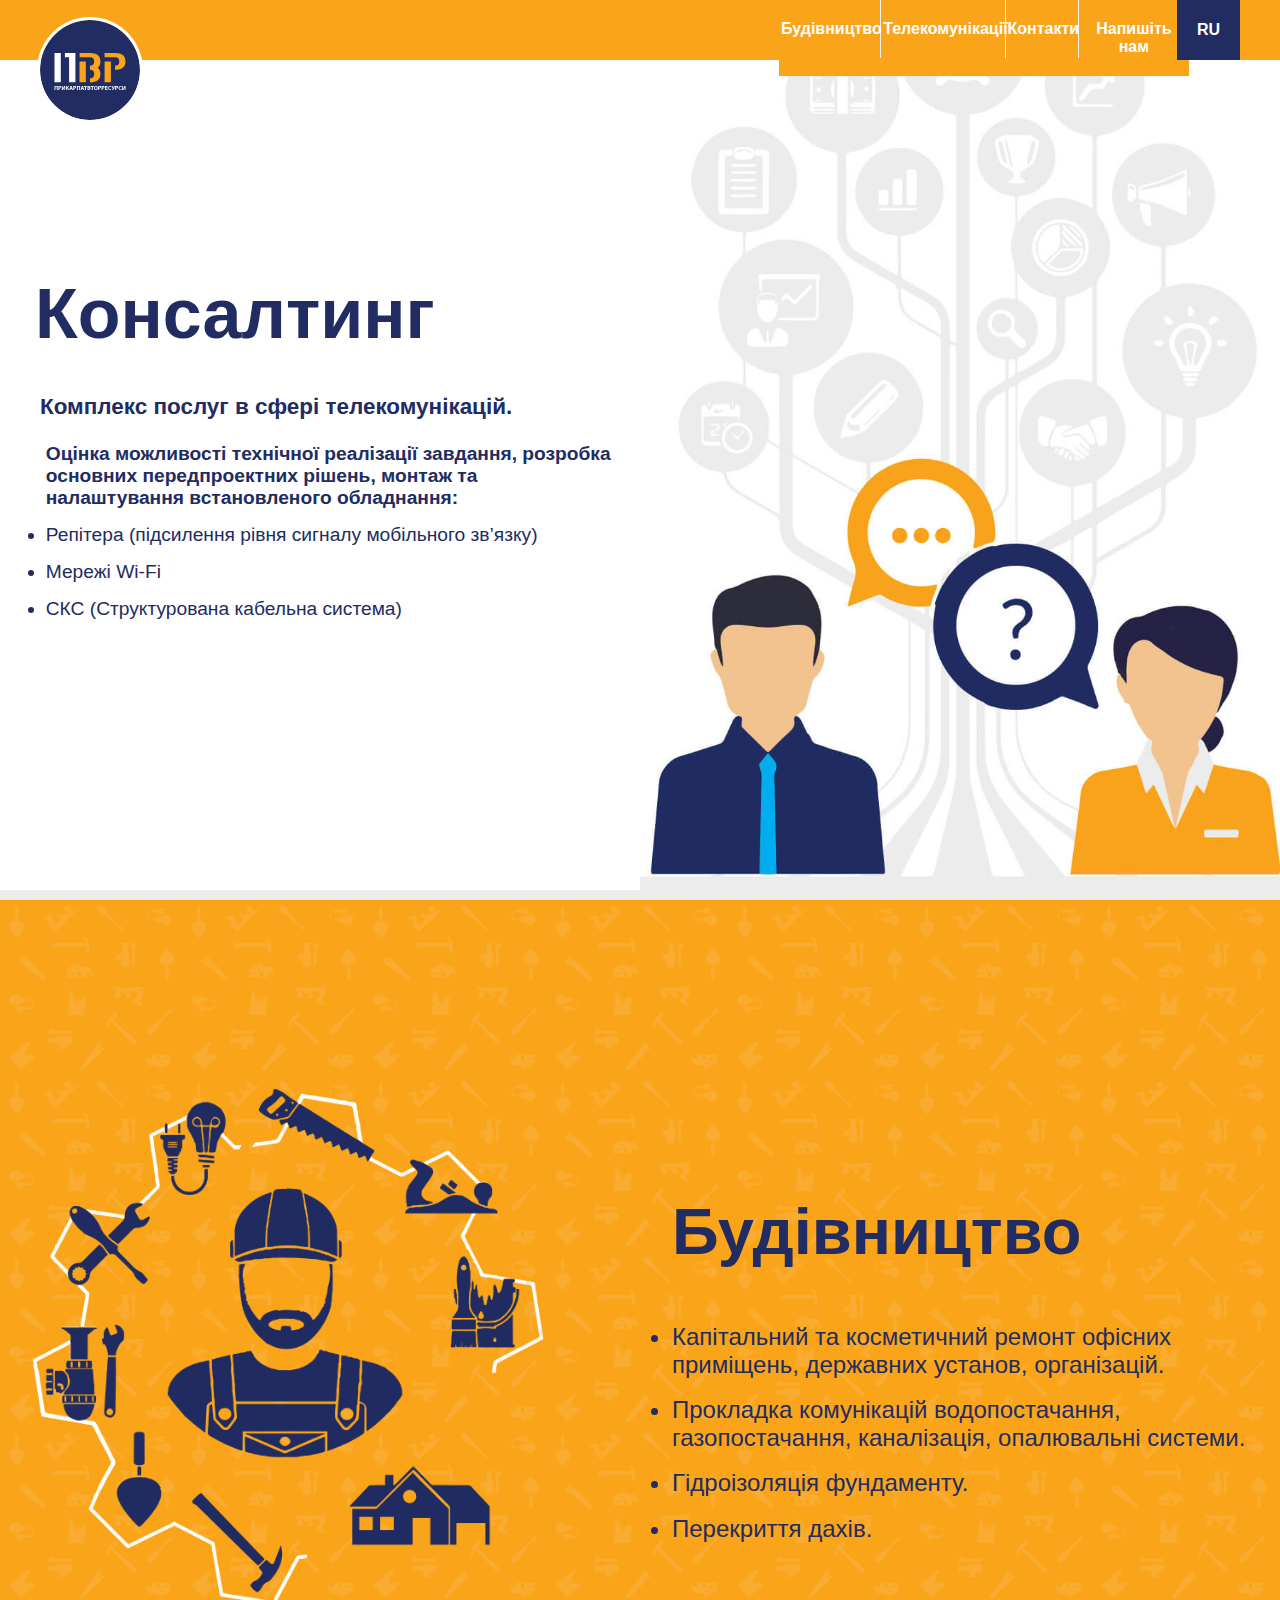
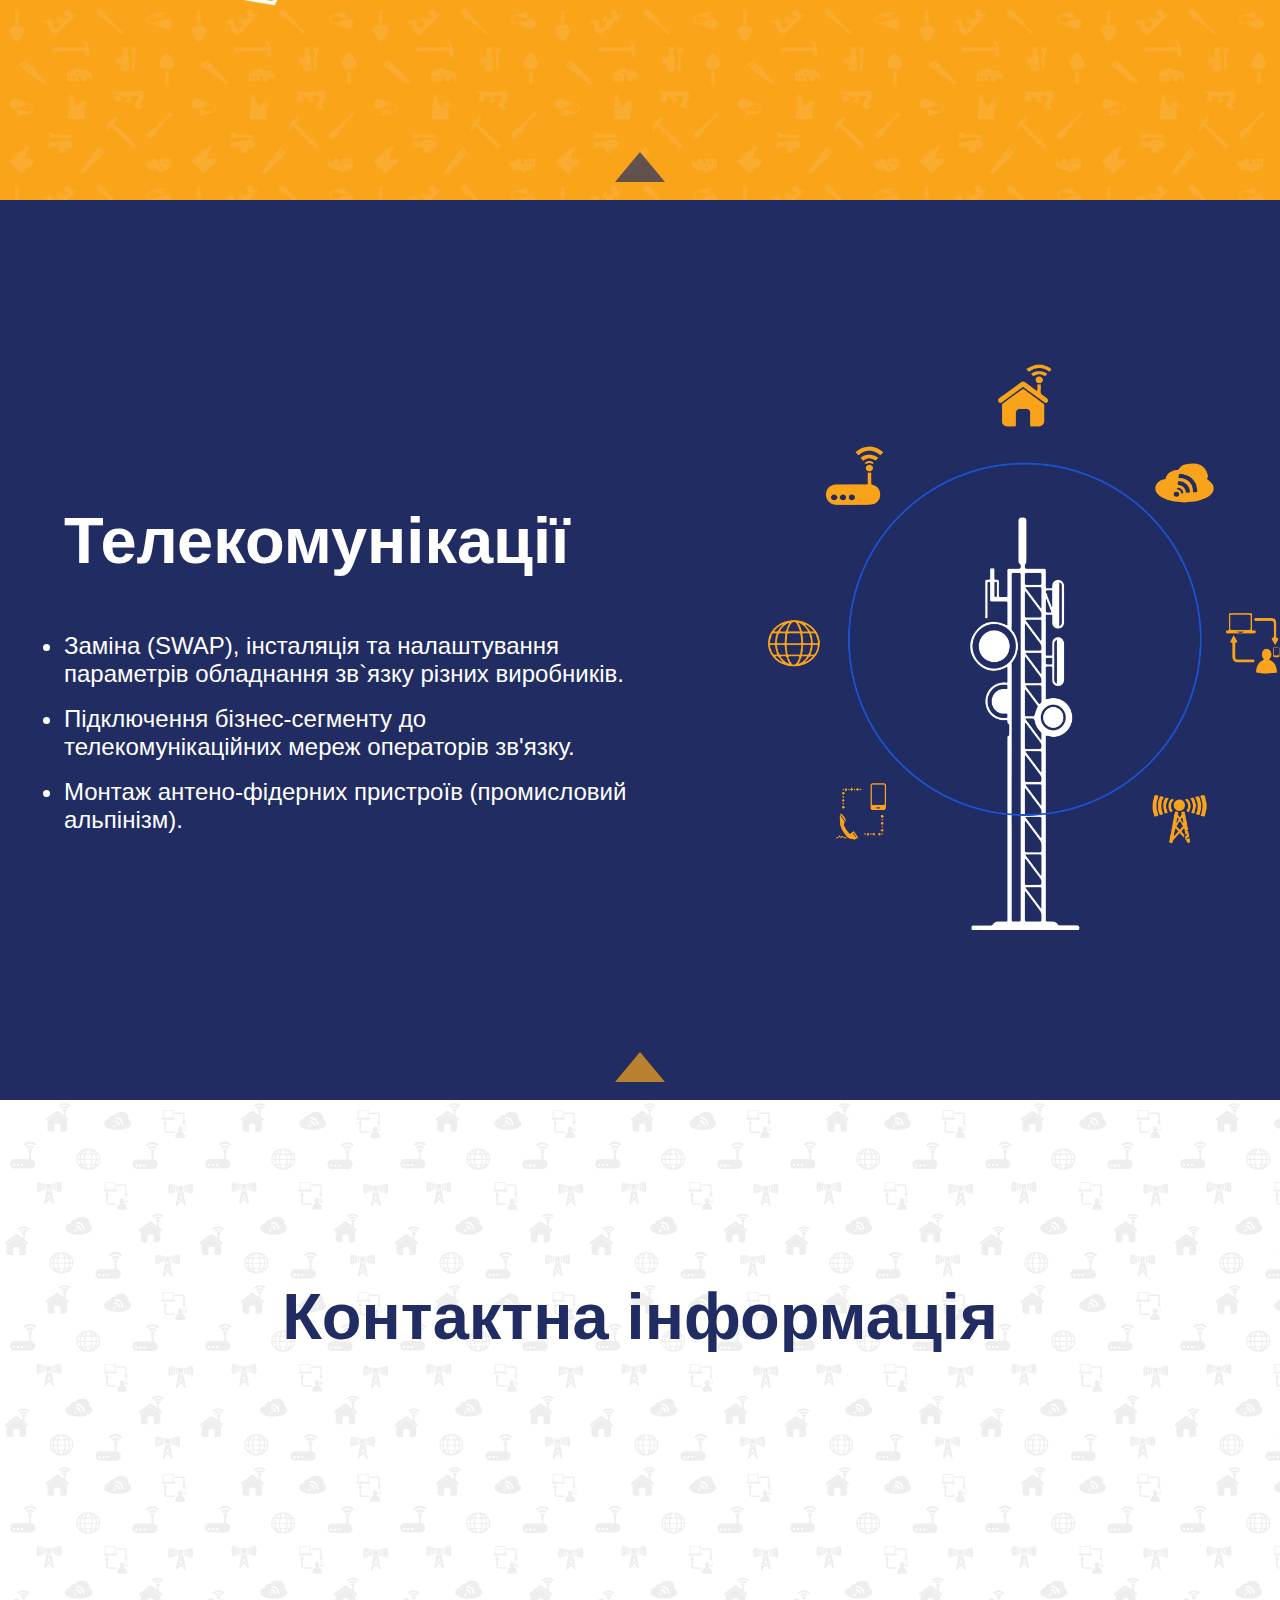
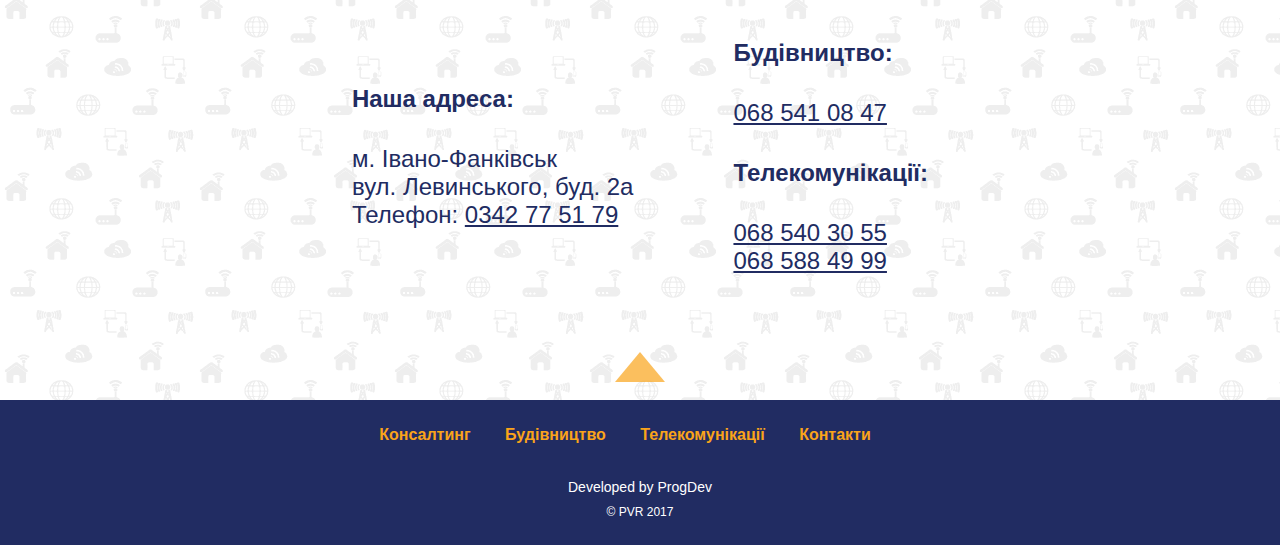
==== commit 8ad894ae: "production" ====
--- a/index.html
+++ b/index.html
@@ -12,7 +12,43 @@
 <header class="header" id="header">
     <div class="row_wrap">
 			<a class="lang" href="index_rus.html">RU</a>
-    	<a href="#" class="header_logo hovicon effect-9 sub-a"></a>
+    	<a href="#" class="header_logo hovicon effect-9 sub-a"><svg version="1.1" id="Layer_1" xmlns="http://www.w3.org/2000/svg" xmlns:xlink="http://www.w3.org/1999/xlink" x="0px" y="0px"
+	 viewBox="0 0 100 100" style="enable-background:new 0 0 100 100;" xml:space="preserve"><style type="text/css">
+	.st0{fill:#212C62;}
+	.st1{fill:#FFFFFF;}
+	.st2{fill:#FAA41A;}
+	</style><g id="XMLID_2309_"><path id="XMLID_2358_" class="st0" d="M100,50c0,27.6-22.4,50-50,50S0,77.6,0,50S22.4,0,50,0S100,22.4,100,50L100,50z"/><path id="XMLID_2355_" class="st1" d="M35.4,33v29.2h-6.3V37.2h-4.2V33H35.4L35.4,33z M20.8,33v29.2h-6.3V33H20.8L20.8,33z"/><path id="XMLID_2352_" class="st2" d="M45.8,41.4v20.9h-6.3V41.4H45.8L45.8,41.4z M50,37.2H39.6V33H50c7,0,10.4,2.8,10.4,8.4
+		c0,2.8-0.9,4.9-2.6,6.3c1.7,1.4,2.6,3.5,2.6,6.3c0,5.6-3.5,8.4-10.4,8.4v-4.2c2.8,0,4.2-1.4,4.2-4.2c0-2.8-1.4-4.2-4.2-4.2v-4.2
+		c2.8,0,4.2-1.4,4.2-4.2C54.2,38.6,52.8,37.2,50,37.2L50,37.2z"/><path id="XMLID_2349_" class="st2" d="M70.9,41.4v20.9h-6.3V41.4H70.9L70.9,41.4z M85.5,41.4c0,5.6-3.5,8.4-10.4,8.4v-4.2
+		c2.8,0,4.2-1.4,4.2-4.2c0-2.8-1.4-4.2-4.2-4.2H64.6V33h10.4C82,33,85.5,35.8,85.5,41.4L85.5,41.4z"/><polygon id="XMLID_2348_" class="st1" points="17.7,66 17.7,70 16.8,70 16.8,66.8 15.4,66.8 15.4,70 14.5,70 14.5,66 17.7,66 	"/><path id="XMLID_2345_" class="st1" d="M19.4,67.9c0.1,0,0.2,0,0.3,0c0.5,0,0.8-0.2,0.8-0.6c0-0.4-0.3-0.6-0.7-0.6
+		c-0.2,0-0.3,0-0.4,0V67.9L19.4,67.9z M18.5,66.1c0.3,0,0.7-0.1,1.2-0.1c0.6,0,0.9,0.1,1.2,0.3c0.3,0.2,0.4,0.5,0.4,0.9
+		c0,0.4-0.1,0.7-0.4,0.9c-0.3,0.3-0.8,0.4-1.3,0.4c-0.1,0-0.2,0-0.3,0V70h-0.9V66.1L18.5,66.1z"/><path id="XMLID_2344_" class="st1" d="M22.7,66v1.2c0,0.6,0,1.3,0,1.8h0c0.2-0.5,0.5-1,0.7-1.4l0.9-1.6h0.9v4h-0.8v-1.2
+		c0-0.6,0-1.2,0.1-1.7h0c-0.2,0.5-0.4,1-0.7,1.4L22.9,70h-1v-4H22.7L22.7,66z"/><path id="XMLID_2343_" class="st1" d="M26.8,66v1.7h0.1L28,66h1.1l-1.4,1.8c0.5,0.1,0.7,0.5,0.9,1c0.1,0.4,0.3,0.9,0.5,1.2h-1
+		c-0.1-0.3-0.2-0.6-0.3-0.9c-0.1-0.4-0.3-0.8-0.8-0.8h-0.2V70H26v-4H26.8L26.8,66z"/><path id="XMLID_2340_" class="st1" d="M31.5,68.3l-0.2-0.8c-0.1-0.2-0.1-0.5-0.2-0.8h0c-0.1,0.2-0.1,0.5-0.2,0.8l-0.2,0.8H31.5
+		L31.5,68.3z M30.5,69l-0.3,1h-0.9l1.2-4h1.2l1.2,4h-1l-0.3-1H30.5L30.5,69z"/><path id="XMLID_2337_" class="st1" d="M34.3,67.9c0.1,0,0.2,0,0.3,0c0.5,0,0.8-0.2,0.8-0.6c0-0.4-0.3-0.6-0.7-0.6
+		c-0.2,0-0.3,0-0.4,0V67.9L34.3,67.9z M33.4,66.1c0.3,0,0.7-0.1,1.2-0.1c0.6,0,0.9,0.1,1.2,0.3c0.3,0.2,0.4,0.5,0.4,0.9
+		c0,0.4-0.1,0.7-0.4,0.9c-0.3,0.3-0.8,0.4-1.3,0.4c-0.1,0-0.2,0-0.3,0V70h-0.9V66.1L33.4,66.1z"/><polygon id="XMLID_2336_" class="st1" points="40.1,66 40.1,70 39.2,70 39.2,66.8 37.8,66.8 37.8,70 36.9,70 36.9,66 40.1,66 	"/><path id="XMLID_2333_" class="st1" d="M42.8,68.3l-0.2-0.8c-0.1-0.2-0.1-0.5-0.2-0.8h0c-0.1,0.2-0.1,0.5-0.2,0.8l-0.2,0.8H42.8
+		L42.8,68.3z M41.8,69l-0.3,1h-0.9l1.2-4h1.2l1.2,4h-1l-0.3-1H41.8L41.8,69z"/><polygon id="XMLID_2332_" class="st1" points="45.1,66.8 44,66.8 44,66 47.1,66 47.1,66.8 46,66.8 46,70 45.1,70 45.1,66.8 	"/><path id="XMLID_2328_" class="st1" d="M48.4,69.3c0.1,0,0.2,0,0.3,0c0.4,0,0.8-0.2,0.8-0.6c0-0.4-0.4-0.6-0.8-0.6h-0.3V69.3
+		L48.4,69.3z M48.4,67.6h0.3c0.5,0,0.7-0.2,0.7-0.5c0-0.3-0.2-0.5-0.6-0.5c-0.2,0-0.3,0-0.4,0V67.6L48.4,67.6z M47.5,66.1
+		c0.2,0,0.7-0.1,1.2-0.1c0.5,0,0.9,0.1,1.2,0.2c0.3,0.1,0.5,0.4,0.5,0.8c0,0.3-0.2,0.7-0.7,0.8v0c0.5,0.1,0.8,0.5,0.8,1
+		c0,0.4-0.2,0.6-0.4,0.8c-0.3,0.2-0.8,0.4-1.6,0.4c-0.4,0-0.8,0-1-0.1V66.1L47.5,66.1z"/><polygon id="XMLID_2327_" class="st1" points="51.8,66.8 50.7,66.8 50.7,66 53.8,66 53.8,66.8 52.7,66.8 52.7,70 51.8,70
+		51.8,66.8 	"/><path id="XMLID_2324_" class="st1" d="M54.8,68c0,0.8,0.4,1.3,1,1.3c0.6,0,1-0.6,1-1.3c0-0.7-0.3-1.3-1-1.3
+		C55.2,66.7,54.8,67.2,54.8,68L54.8,68z M57.7,68c0,1.3-0.8,2.1-1.9,2.1c-1.2,0-1.9-0.9-1.9-2c0-1.2,0.8-2.1,1.9-2.1
+		C57,65.9,57.7,66.9,57.7,68L57.7,68z"/><path id="XMLID_2321_" class="st1" d="M59.2,67.9c0.1,0,0.2,0,0.3,0c0.5,0,0.8-0.2,0.8-0.6c0-0.4-0.3-0.6-0.7-0.6
+		c-0.2,0-0.3,0-0.4,0V67.9L59.2,67.9z M58.3,66.1c0.3,0,0.7-0.1,1.2-0.1c0.6,0,0.9,0.1,1.2,0.3c0.3,0.2,0.4,0.5,0.4,0.9
+		c0,0.4-0.1,0.7-0.4,0.9c-0.3,0.3-0.8,0.4-1.3,0.4c-0.1,0-0.2,0-0.3,0V70h-0.9V66.1L58.3,66.1z"/><path id="XMLID_2318_" class="st1" d="M62.6,67.9c0.1,0,0.2,0,0.3,0c0.5,0,0.8-0.2,0.8-0.6c0-0.4-0.3-0.6-0.7-0.6
+		c-0.2,0-0.3,0-0.4,0V67.9L62.6,67.9z M61.7,66.1c0.3,0,0.7-0.1,1.2-0.1c0.6,0,0.9,0.1,1.2,0.3c0.3,0.2,0.4,0.5,0.4,0.9
+		c0,0.4-0.1,0.7-0.4,0.9c-0.3,0.3-0.8,0.4-1.3,0.4c-0.1,0-0.2,0-0.3,0V70h-0.9V66.1L61.7,66.1z"/><polygon id="XMLID_2317_" class="st1" points="67.5,68.3 66,68.3 66,69.2 67.7,69.2 67.7,70 65.1,70 65.1,66 67.6,66 67.6,66.8
+		66,66.8 66,67.6 67.5,67.6 67.5,68.3 	"/><path id="XMLID_2316_" class="st1" d="M71.2,69.9C71,70,70.6,70,70.2,70c-1.4,0-2.1-0.9-2.1-2c0-1.4,1-2.1,2.2-2.1
+		c0.5,0,0.8,0.1,1,0.2L71,66.8c-0.2-0.1-0.4-0.1-0.8-0.1c-0.7,0-1.3,0.4-1.3,1.3c0,0.8,0.5,1.3,1.3,1.3c0.3,0,0.6-0.1,0.8-0.1
+		L71.2,69.9L71.2,69.9z"/><path id="XMLID_2315_" class="st1" d="M72.5,66l0.6,1.4c0.1,0.3,0.2,0.5,0.3,0.8h0c0-0.2,0.1-0.4,0.2-0.8L74,66H75l-0.7,2
+		c-0.2,0.6-0.5,1.2-0.8,1.6c-0.3,0.3-0.6,0.5-1.1,0.5c-0.2,0-0.3,0-0.4-0.1l0.1-0.7c0.1,0,0.2,0,0.3,0c0.3,0,0.5-0.2,0.5-0.4
+		c0-0.1,0-0.1,0-0.2L71.5,66H72.5L72.5,66z"/><path id="XMLID_2312_" class="st1" d="M76.2,67.9c0.1,0,0.2,0,0.3,0c0.5,0,0.8-0.2,0.8-0.6c0-0.4-0.3-0.6-0.7-0.6
+		c-0.2,0-0.3,0-0.4,0V67.9L76.2,67.9z M75.3,66.1c0.3,0,0.7-0.1,1.2-0.1c0.6,0,0.9,0.1,1.2,0.3c0.3,0.2,0.4,0.5,0.4,0.9
+		c0,0.4-0.1,0.7-0.4,0.9c-0.3,0.3-0.8,0.4-1.3,0.4c-0.1,0-0.2,0-0.3,0V70h-0.9V66.1L75.3,66.1z"/><path id="XMLID_2311_" class="st1" d="M81.6,69.9c-0.2,0.1-0.5,0.2-1,0.2c-1.4,0-2.1-0.9-2.1-2c0-1.4,1-2.1,2.2-2.1
+		c0.5,0,0.8,0.1,1,0.2l-0.2,0.7c-0.2-0.1-0.4-0.1-0.8-0.1c-0.7,0-1.3,0.4-1.3,1.3c0,0.8,0.5,1.3,1.3,1.3c0.3,0,0.6-0.1,0.8-0.1
+		L81.6,69.9L81.6,69.9z"/><path id="XMLID_2310_" class="st1" d="M83,66v1.2c0,0.6,0,1.3,0,1.8h0c0.2-0.5,0.5-1,0.7-1.4l0.9-1.6h0.9v4h-0.8v-1.2
+		c0-0.6,0-1.2,0.1-1.7h0c-0.2,0.5-0.4,1-0.7,1.4L83.2,70h-1v-4H83L83,66z"/></g></svg></a>
     	<input class="header_menu_btn" type="checkbox" id="menu-btn" />
     	<label class="header_menu_icon" for="menu-btn">
     		<span class="navicon"></span>
@@ -25,16 +61,6 @@
     	</ul>
     </div>
 </header>
-
-<!--
-<div class="lang">
-	<a href="index.html">UA</a>
-</div>
-  
-<div class="lang">
-	<a href="index_rus.html">RU</a>
-</div>
--->
 
 <div class="row_1 section">
 	<a href="#" class="row1_logo_mobile">
@@ -81,22 +107,16 @@
 		  <li><a href="tel:+380685884999">+38 068 588 49 99</a></li>
 		  <li><a href="mailto:office@pvr.if.ua">office@pvr.if.ua</a></li>
 	</ul>
-<!--
-	<div class="lang">
-		<a href="index.html">UA</a>
-		<a href="index_rus.html">RU</a>
-  </div>
--->
 </div>
 
 <div class="row_1_txt">
     <h2>Консалтинг</h2>
     <h3>Комплекс послуг в сфері телекомунікацій.</h3>
     <ul>
-       <li><h4>Оцінка можливості технічної реалізації завдання, розробка основних передпроектних рішень, монтаж та налаштування встановленого обладнання:</h4></li>
+       	<li><h4>Оцінка можливості технічної реалізації завдання, розробка основних передпроектних рішень, монтаж та налаштування встановленого обладнання:</h4></li>
         <li>Репітера (підсилення рівня сигналу мобільного зв’язку)</li>
         <li>Мережі Wi-Fi</li>
-        <li>СКС (Структурована  кабельна система)</li>
+        <li>СКМ (Структурована  кабельна мережа)</li>
     </ul>
 </div>
 
@@ -106,19 +126,13 @@
 		<div class="row_one_txt">
 			<h3>Комплекс послуг в сфері телекомунікацій.</h3>
 			<ul>
-			   <li><h4>Оцінка можливості технічної реалізації завдання, розробка основних передпроектних рішень, монтаж та налаштування встановленого обладнання:</h4></li>
+			   	<li><h4>Оцінка можливості технічної реалізації завдання, розробка основних передпроектних рішень, монтаж та налаштування встановленого обладнання:</h4></li>
 				<li>Репітера (підсилення рівня сигналу мобільного зв’язку)</li>
 				<li>Мережі Wi-Fi</li>
 				<li>СКС (Структурована кабельна система)</li>
 			</ul>
 		</div>
 	</div>
-<!--
-	<div class="lang">
-		<a href="index.html">UA</a>
-		<a href="index_rus.html">RU</a>
-	</div>
--->
 </div>
 
 <div id="section2">
@@ -127,7 +141,7 @@
 		<picture>
 			<source
 				media="(max-width: 599px)"
-				srcset="img/pvr_build_200x200.png, img/01_build_RET400.png 2x"
+				srcset="img/pvr_build_200x200.png, img/01_build_RET400.png 2x, img/01_build_RET.png 3x"
 				>
 			<img
 				src="img/pvr_build_200x200.png"
@@ -147,7 +161,7 @@
 			<source media="(min-width: 960px)"
 				 srcset="img/01_build_RET.png 2x, img/01_build_RET+.png 3x">
 			<source media="(min-width: 600px)"
-				 srcset="img/01_build_ORIG.png, img/01_build_RET.png 2x">
+				 srcset="img/01_build_ORIG.png, img/01_build_RET.png 2x, img/01_build_RET+.png 3x">
 			<img src="img/01_build_ORIG.png"
 				alt="ПВР Будівництво"
 				title="Будіівництво">
@@ -171,7 +185,7 @@
 		<picture>
 			<source
 			media="(max-width: 599px)"
-			srcset="img/pvr_telecom_200x222.png, img/03_tele_RET400.png 2x"
+			srcset="img/pvr_telecom_200x222.png, img/03_tele_RET400.png 2x, img/03_tele_RET.png 3x"
 			type="image/png">
 			<img
 				src="img/pvr_telecom_200x222.png"
@@ -198,9 +212,10 @@
 		</div>
 		<picture>
 			<source media="(min-width: 960px)"
-					srcset="img/pvr_telecom_retina.png">
+					srcset="img/03_tele_RET+.png">
 			<source media="(min-width: 600px)"
-					srcset="img/pvr_telecom.png">
+					srcset="03_tele_ORIG.png,
+					img/03_tele_RET.png 2x, img/03_tele_RET+.png 3x">
 			<img 
 				src="img/pvr_telecom_200x222.png"
 				alt="ПВР Телекомунікації"
@@ -225,9 +240,7 @@
 	<div class="row_4_tablet section">
 		<h2>Контактна інформація</h2>
 		<div class="row_4_container">
-		
 				<h4>Наша адреса:</h4>м. Івано-Фанківськ<br>вул. Левинського, буд. 2а<br>Телефон: <a href="tel:+380342775179">0342 77 51 79</a>
-			
 		</div>
 		<div class="row_4_conrainer">
 			<h4>Будівництво:</h4>
--- a/css/style.css
+++ b/css/style.css
@@ -1,4 +1,3 @@
-@charset "UTF-8";
 /* media */
 /* flexbox */
 /* tags */
@@ -44,7 +43,7 @@
 /* form custom */
 /* line 116, D:/X/OpenServer/domains/fckn.github.io/css/style.scss */
 #form {
-  background: #faa41a; }
+  background: url(../img/pvr_pattern_contact.png) repeat; }
 
 /* header */
 /* line 120, D:/X/OpenServer/domains/fckn.github.io/css/style.scss */
@@ -64,35 +63,37 @@
   /* line 134, D:/X/OpenServer/domains/fckn.github.io/css/style.scss */
   .header li a {
     display: block;
-    padding: 20px 20px;
+    padding-top: 20px;
+    padding-bottom: 20px;
+    padding-left: 2%;
+    padding-right: 2%;
     border-right: 1px solid #f4f4f4;
     color: #fff;
     text-decoration: none;
     font-weight: 600;
     transition: 0.4s; }
-    /* line 142, D:/X/OpenServer/domains/fckn.github.io/css/style.scss */
+    /* line 145, D:/X/OpenServer/domains/fckn.github.io/css/style.scss */
     .header li a:hover {
       background-color: #fff;
       color: #EEA200; }
 
-/* line 150, D:/X/OpenServer/domains/fckn.github.io/css/style.scss */
+/* line 152, D:/X/OpenServer/domains/fckn.github.io/css/style.scss */
 .header_logo {
   width: 100px;
   height: 100px;
   margin-top: 20px;
   float: left;
-  display: block;
-  background: url(../img/pvr_logo.png) no-repeat center center; }
+  display: block; }
   @media only screen and (min-width: 319px) and (max-width: 767px) {
-    /* line 150, D:/X/OpenServer/domains/fckn.github.io/css/style.scss */
+    /* line 152, D:/X/OpenServer/domains/fckn.github.io/css/style.scss */
     .header_logo {
       display: none; } }
   @media only screen and (min-width: 767px) and (max-width: 1250px) {
-    /* line 150, D:/X/OpenServer/domains/fckn.github.io/css/style.scss */
+    /* line 152, D:/X/OpenServer/domains/fckn.github.io/css/style.scss */
     .header_logo {
       margin-left: 4%; } }
 
-/* line 166, D:/X/OpenServer/domains/fckn.github.io/css/style.scss */
+/* line 165, D:/X/OpenServer/domains/fckn.github.io/css/style.scss */
 .lang {
   position: absolute;
   right: 0;
@@ -106,19 +107,19 @@
   line-height: 0;
   transition: all 0.3s ease;
   float: right; }
-  /* line 184, D:/X/OpenServer/domains/fckn.github.io/css/style.scss */
+  /* line 178, D:/X/OpenServer/domains/fckn.github.io/css/style.scss */
   .lang:hover {
     background: #45517C; }
 
 /* menu */
-/* line 190, D:/X/OpenServer/domains/fckn.github.io/css/style.scss */
+/* line 183, D:/X/OpenServer/domains/fckn.github.io/css/style.scss */
 .header_menu {
   clear: both;
   max-height: 0;
   transition: max-height 0.2s ease-out; }
 
 /* menu icon */
-/* line 198, D:/X/OpenServer/domains/fckn.github.io/css/style.scss */
+/* line 191, D:/X/OpenServer/domains/fckn.github.io/css/style.scss */
 .header_menu_icon {
   cursor: pointer;
   display: inline-block;
@@ -126,11 +127,11 @@
   position: relative;
   user-select: none; }
   @media only screen and (min-width: 768px) and (max-width: 810px) {
-    /* line 198, D:/X/OpenServer/domains/fckn.github.io/css/style.scss */
+    /* line 191, D:/X/OpenServer/domains/fckn.github.io/css/style.scss */
     .header_menu_icon {
       left: -7%; } }
 
-/* line 211, D:/X/OpenServer/domains/fckn.github.io/css/style.scss */
+/* line 202, D:/X/OpenServer/domains/fckn.github.io/css/style.scss */
 .header .header_menu_icon .navicon {
   width: 25px;
   height: 5px;
@@ -139,7 +140,7 @@
   position: relative;
   transition: background 0.2s ease-out; }
 
-/* line 221, D:/X/OpenServer/domains/fckn.github.io/css/style.scss */
+/* line 212, D:/X/OpenServer/domains/fckn.github.io/css/style.scss */
 .navicon:before,
 .navicon:after {
   width: 100%;
@@ -150,69 +151,69 @@
   position: absolute;
   transition: all 0.2s ease-out; }
 
-/* line 231, D:/X/OpenServer/domains/fckn.github.io/css/style.scss */
+/* line 222, D:/X/OpenServer/domains/fckn.github.io/css/style.scss */
 .navicon:before {
   top: 10px; }
 
-/* line 235, D:/X/OpenServer/domains/fckn.github.io/css/style.scss */
+/* line 226, D:/X/OpenServer/domains/fckn.github.io/css/style.scss */
 .navicon:after {
   top: -10px; }
 
 /* menu btn */
-/* line 240, D:/X/OpenServer/domains/fckn.github.io/css/style.scss */
+/* line 231, D:/X/OpenServer/domains/fckn.github.io/css/style.scss */
 .header_menu_btn {
   display: none; }
 
-/* line 243, D:/X/OpenServer/domains/fckn.github.io/css/style.scss */
+/* line 234, D:/X/OpenServer/domains/fckn.github.io/css/style.scss */
 .header_menu_btn:checked ~ .header_menu {
   max-height: 240px; }
 
-/* line 247, D:/X/OpenServer/domains/fckn.github.io/css/style.scss */
+/* line 238, D:/X/OpenServer/domains/fckn.github.io/css/style.scss */
 .header_menu_btn:checked ~ .header_menu_icon .navicon {
   background: transparent; }
 
-/* line 251, D:/X/OpenServer/domains/fckn.github.io/css/style.scss */
+/* line 242, D:/X/OpenServer/domains/fckn.github.io/css/style.scss */
 .header_menu_btn:checked ~ .header_menu_icon .navicon:before {
   transform: rotate(-45deg) translate(0px, 0px); }
 
-/* line 255, D:/X/OpenServer/domains/fckn.github.io/css/style.scss */
+/* line 246, D:/X/OpenServer/domains/fckn.github.io/css/style.scss */
 .header_menu_btn:checked ~ .header_menu_icon .navicon:after {
   transform: rotate(45deg) translate(0px, 0px); }
 
-/* line 260, D:/X/OpenServer/domains/fckn.github.io/css/style.scss */
+/* line 251, D:/X/OpenServer/domains/fckn.github.io/css/style.scss */
 .header_menu_btn:checked ~ .header_menu_icon:not(.steps) .navicon:before,
 .header_menu_btn:checked ~ .header_menu_icon:not(.steps) .navicon:after {
   top: 0; }
 
 /*  768px */
 @media only screen and (min-width: 811px) {
-  /* line 267, D:/X/OpenServer/domains/fckn.github.io/css/style.scss */
+  /* line 257, D:/X/OpenServer/domains/fckn.github.io/css/style.scss */
   .header_menu {
     float: right;
     clear: none;
     max-height: none; }
-    /* line 271, D:/X/OpenServer/domains/fckn.github.io/css/style.scss */
+    /* line 261, D:/X/OpenServer/domains/fckn.github.io/css/style.scss */
     .header_menu li {
       float: left; }
-    /* line 274, D:/X/OpenServer/domains/fckn.github.io/css/style.scss */
+    /* line 264, D:/X/OpenServer/domains/fckn.github.io/css/style.scss */
     .header_menu a {
       padding: 20px 30px; }
-  /* line 278, D:/X/OpenServer/domains/fckn.github.io/css/style.scss */
+  /* line 268, D:/X/OpenServer/domains/fckn.github.io/css/style.scss */
   .header_menu_icon {
     display: none; }
-  /* line 281, D:/X/OpenServer/domains/fckn.github.io/css/style.scss */
+  /* line 271, D:/X/OpenServer/domains/fckn.github.io/css/style.scss */
   .header_menu_btn {
     display: none; } }
 
 /* hover logo */
-/* line 287, D:/X/OpenServer/domains/fckn.github.io/css/style.scss */
+/* line 277, D:/X/OpenServer/domains/fckn.github.io/css/style.scss */
 .hovicon {
   width: 100px;
   height: 100px;
   border-radius: 50%;
   position: relative; }
 
-/* line 293, D:/X/OpenServer/domains/fckn.github.io/css/style.scss */
+/* line 283, D:/X/OpenServer/domains/fckn.github.io/css/style.scss */
 .hovicon:after {
   position: absolute;
   width: 100%;
@@ -223,18 +224,18 @@
   -moz-box-sizing: content-box;
   box-sizing: content-box; }
 
-/* line 303, D:/X/OpenServer/domains/fckn.github.io/css/style.scss */
+/* line 293, D:/X/OpenServer/domains/fckn.github.io/css/style.scss */
 .hovicon:before {
   display: block; }
 
 /* Effect 9 */
-/* line 307, D:/X/OpenServer/domains/fckn.github.io/css/style.scss */
+/* line 297, D:/X/OpenServer/domains/fckn.github.io/css/style.scss */
 .hovicon.effect-9 {
   -webkit-transition: box-shadow 0.2s;
   -moz-transition: box-shadow 0.2s;
   transition: box-shadow 0.2s; }
 
-/* line 312, D:/X/OpenServer/domains/fckn.github.io/css/style.scss */
+/* line 302, D:/X/OpenServer/domains/fckn.github.io/css/style.scss */
 .hovicon.effect-9:after {
   top: 0;
   left: 0;
@@ -245,7 +246,7 @@
   transition: transform 0.2s, opacity 0.2s; }
 
 /* Effect 9a */
-/* line 322, D:/X/OpenServer/domains/fckn.github.io/css/style.scss */
+/* line 312, D:/X/OpenServer/domains/fckn.github.io/css/style.scss */
 .hovicon.effect-9.sub-a:hover:after {
   -webkit-transform: scale(1.35);
   -moz-transform: scale(1.35);
@@ -253,16 +254,11 @@
   transform: scale(1.35);
   opacity: 0.5; }
 
-/* line 329, D:/X/OpenServer/domains/fckn.github.io/css/style.scss */
+/* line 319, D:/X/OpenServer/domains/fckn.github.io/css/style.scss */
 .hovicon.effect-9.sub-a:hover {
   box-shadow: 0 0 0 10px white; }
 
-/*
-Оранжевий - FAA41A
-Синій - 212C62
-Сірий - EDEDED
-*/
-/* line 337, D:/X/OpenServer/domains/fckn.github.io/css/style.scss */
+/* line 322, D:/X/OpenServer/domains/fckn.github.io/css/style.scss */
 .section {
   width: 100%;
   height: 600px;
@@ -277,29 +273,29 @@
   justify-content: space-between;
   color: #212c62; }
   @media only screen and (min-width: 768px) {
-    /* line 337, D:/X/OpenServer/domains/fckn.github.io/css/style.scss */
+    /* line 322, D:/X/OpenServer/domains/fckn.github.io/css/style.scss */
     .section {
       height: 100vh; } }
 
 /* section one */
-/* line 351, D:/X/OpenServer/domains/fckn.github.io/css/style.scss */
+/* line 336, D:/X/OpenServer/domains/fckn.github.io/css/style.scss */
 .row_1 {
   position: relative;
   padding: 100px 0 0 0;
   text-align: center;
   z-index: 0;
-  background: url(../img/pvr_consulting_opt.png) no-repeat center bottom; }
+  background: url(../img/02_consulting_ORIG.jpg) no-repeat center bottom; }
   @media only screen and (min-width: 768px) {
-    /* line 351, D:/X/OpenServer/domains/fckn.github.io/css/style.scss */
+    /* line 336, D:/X/OpenServer/domains/fckn.github.io/css/style.scss */
     .row_1 {
       display: none; } }
 
-/* line 363, D:/X/OpenServer/domains/fckn.github.io/css/style.scss */
+/* line 348, D:/X/OpenServer/domains/fckn.github.io/css/style.scss */
 .row1_logo_mobile {
   width: 100px;
   height: 100px; }
 
-/* line 367, D:/X/OpenServer/domains/fckn.github.io/css/style.scss */
+/* line 352, D:/X/OpenServer/domains/fckn.github.io/css/style.scss */
 .section-txt {
   margin: 25% 0 0 0;
   padding-left: 10%;
@@ -313,14 +309,14 @@
   flex-basis: 100%;
   list-style-type: disc; }
   @media only screen and (min-width: 600px) {
-    /* line 367, D:/X/OpenServer/domains/fckn.github.io/css/style.scss */
+    /* line 352, D:/X/OpenServer/domains/fckn.github.io/css/style.scss */
     .section-txt {
       margin: 0; } }
-  /* line 378, D:/X/OpenServer/domains/fckn.github.io/css/style.scss */
+  /* line 363, D:/X/OpenServer/domains/fckn.github.io/css/style.scss */
   .section-txt li {
     padding-bottom: 3%; }
 
-/* line 383, D:/X/OpenServer/domains/fckn.github.io/css/style.scss */
+/* line 368, D:/X/OpenServer/domains/fckn.github.io/css/style.scss */
 .section-upbtn {
   margin: 8% 0 0 0;
   display: block;
@@ -330,28 +326,28 @@
   border-width: 0 25px 30px 25px;
   opacity: .7;
   transition: all 0.3s ease; }
-  /* line 392, D:/X/OpenServer/domains/fckn.github.io/css/style.scss */
+  /* line 377, D:/X/OpenServer/domains/fckn.github.io/css/style.scss */
   .section-upbtn:hover {
     border-width: 0 40px 45px 40px;
     opacity: 1; }
 
-/* line 399, D:/X/OpenServer/domains/fckn.github.io/css/style.scss */
+/* line 383, D:/X/OpenServer/domains/fckn.github.io/css/style.scss */
 .row_1_contact {
   font-size: 18px;
   line-height: 30px;
   padding: 0 0 250px 0; }
-  /* line 403, D:/X/OpenServer/domains/fckn.github.io/css/style.scss */
+  /* line 387, D:/X/OpenServer/domains/fckn.github.io/css/style.scss */
   .row_1_contact a {
     font-weight: 600;
     color: #212c62;
     text-decoration: underline;
     transition: all 0.2s ease; }
-    /* line 408, D:/X/OpenServer/domains/fckn.github.io/css/style.scss */
+    /* line 392, D:/X/OpenServer/domains/fckn.github.io/css/style.scss */
     .row_1_contact a:hover {
       color: #faa41a;
       text-decoration: none; }
 
-/* line 414, D:/X/OpenServer/domains/fckn.github.io/css/style.scss */
+/* line 398, D:/X/OpenServer/domains/fckn.github.io/css/style.scss */
 .row_1_txt {
   width: 100%;
   padding: 10% 1%;
@@ -367,140 +363,140 @@
   justify-content: space-around;
   color: #212c62;
   background: #ededed; }
-  /* line 425, D:/X/OpenServer/domains/fckn.github.io/css/style.scss */
+  /* line 409, D:/X/OpenServer/domains/fckn.github.io/css/style.scss */
   .row_1_txt h2, .row_1_txt h3, .row_1_txt h4 {
     margin: 5% 0; }
-  /* line 428, D:/X/OpenServer/domains/fckn.github.io/css/style.scss */
+  /* line 412, D:/X/OpenServer/domains/fckn.github.io/css/style.scss */
   .row_1_txt ul {
     padding-left: 10%;
     text-align: left;
     list-style-type: disc; }
-    /* line 432, D:/X/OpenServer/domains/fckn.github.io/css/style.scss */
+    /* line 416, D:/X/OpenServer/domains/fckn.github.io/css/style.scss */
     .row_1_txt ul li {
       margin-top: 2%; }
-      /* line 434, D:/X/OpenServer/domains/fckn.github.io/css/style.scss */
+      /* line 418, D:/X/OpenServer/domains/fckn.github.io/css/style.scss */
       .row_1_txt ul li:first-child {
         text-align: center;
         list-style-type: none;
         margin-left: -5%; }
   @media only screen and (min-width: 768px) {
-    /* line 414, D:/X/OpenServer/domains/fckn.github.io/css/style.scss */
+    /* line 398, D:/X/OpenServer/domains/fckn.github.io/css/style.scss */
     .row_1_txt {
       display: none; } }
 
-/* line 445, D:/X/OpenServer/domains/fckn.github.io/css/style.scss */
+/* line 429, D:/X/OpenServer/domains/fckn.github.io/css/style.scss */
 .row_2 {
   padding: 10% 0 3% 0;
   background: #faa41a; }
-  /* line 451, D:/X/OpenServer/domains/fckn.github.io/css/style.scss */
+  /* line 432, D:/X/OpenServer/domains/fckn.github.io/css/style.scss */
   .row_2 picture {
     margin: 4% 0 0 0; }
   @media only screen and (min-width: 600px) {
-    /* line 445, D:/X/OpenServer/domains/fckn.github.io/css/style.scss */
+    /* line 429, D:/X/OpenServer/domains/fckn.github.io/css/style.scss */
     .row_2 {
       display: none; } }
 
-/* line 460, D:/X/OpenServer/domains/fckn.github.io/css/style.scss */
+/* line 439, D:/X/OpenServer/domains/fckn.github.io/css/style.scss */
 .row_2_upbtn {
   border-color: transparent transparent #212C62 transparent; }
 
-/* line 464, D:/X/OpenServer/domains/fckn.github.io/css/style.scss */
+/* line 443, D:/X/OpenServer/domains/fckn.github.io/css/style.scss */
 .row_3 {
   padding: 10% 0 3% 0;
   color: #fff;
   background: #212c62; }
-  /* line 468, D:/X/OpenServer/domains/fckn.github.io/css/style.scss */
+  /* line 447, D:/X/OpenServer/domains/fckn.github.io/css/style.scss */
   .row_3 h2 {
     margin: 0 0 5% 0; }
-  /* line 471, D:/X/OpenServer/domains/fckn.github.io/css/style.scss */
+  /* line 450, D:/X/OpenServer/domains/fckn.github.io/css/style.scss */
   .row_3 picture {
     margin: 5% 0 0 0; }
   @media only screen and (min-width: 600px) {
-    /* line 464, D:/X/OpenServer/domains/fckn.github.io/css/style.scss */
+    /* line 443, D:/X/OpenServer/domains/fckn.github.io/css/style.scss */
     .row_3 {
       display: none;
       flex-direction: row;
       flex-wrap: wrap;
       justify-content: space-around; }
-      /* line 479, D:/X/OpenServer/domains/fckn.github.io/css/style.scss */
+      /* line 458, D:/X/OpenServer/domains/fckn.github.io/css/style.scss */
       .row_3 picture {
         margin: 0; } }
 
-/* line 488, D:/X/OpenServer/domains/fckn.github.io/css/style.scss */
+/* line 467, D:/X/OpenServer/domains/fckn.github.io/css/style.scss */
 .row_3_upbtn {
   border-color: transparent transparent #FAA41A transparent; }
 
-/* line 492, D:/X/OpenServer/domains/fckn.github.io/css/style.scss */
+/* line 471, D:/X/OpenServer/domains/fckn.github.io/css/style.scss */
 .row_4 {
   padding: 2% 0;
   background: #ededed; }
   @media only screen and (min-width: 600px) {
-    /* line 492, D:/X/OpenServer/domains/fckn.github.io/css/style.scss */
+    /* line 471, D:/X/OpenServer/domains/fckn.github.io/css/style.scss */
     .row_4 {
       display: none; } }
 
-/* line 500, D:/X/OpenServer/domains/fckn.github.io/css/style.scss */
+/* line 479, D:/X/OpenServer/domains/fckn.github.io/css/style.scss */
 .row_4_inner {
   position: relative;
   top: 50%;
   transform: translateY(-50%); }
-  /* line 504, D:/X/OpenServer/domains/fckn.github.io/css/style.scss */
+  /* line 483, D:/X/OpenServer/domains/fckn.github.io/css/style.scss */
   .row_4_inner a {
     color: #212c62;
     text-decoration: underline;
     transition: all 0.2s ease; }
-    /* line 508, D:/X/OpenServer/domains/fckn.github.io/css/style.scss */
+    /* line 487, D:/X/OpenServer/domains/fckn.github.io/css/style.scss */
     .row_4_inner a:hover {
       color: #faa41a;
       text-decoration: none; }
 
-/* line 515, D:/X/OpenServer/domains/fckn.github.io/css/style.scss */
+/* line 494, D:/X/OpenServer/domains/fckn.github.io/css/style.scss */
 .row_4_upbtn {
   border-color: transparent transparent #faa41a transparent; }
 
-/* line 518, D:/X/OpenServer/domains/fckn.github.io/css/style.scss */
+/* line 497, D:/X/OpenServer/domains/fckn.github.io/css/style.scss */
 .footer_content {
   text-align: center; }
-  /* line 520, D:/X/OpenServer/domains/fckn.github.io/css/style.scss */
+  /* line 499, D:/X/OpenServer/domains/fckn.github.io/css/style.scss */
   .footer_content li {
     display: block;
     margin-bottom: 10px; }
-    /* line 523, D:/X/OpenServer/domains/fckn.github.io/css/style.scss */
+    /* line 502, D:/X/OpenServer/domains/fckn.github.io/css/style.scss */
     .footer_content li:last-child {
       margin-bottom: 0; }
 
-/* line 529, D:/X/OpenServer/domains/fckn.github.io/css/style.scss */
+/* line 508, D:/X/OpenServer/domains/fckn.github.io/css/style.scss */
 .footer {
   background: #212c62;
   color: #fff;
   padding: 2% 0; }
 
-/* line 535, D:/X/OpenServer/domains/fckn.github.io/css/style.scss */
+/* line 514, D:/X/OpenServer/domains/fckn.github.io/css/style.scss */
 .footer_content_copyright {
   font-size: 12px; }
 
-/* line 539, D:/X/OpenServer/domains/fckn.github.io/css/style.scss */
+/* line 518, D:/X/OpenServer/domains/fckn.github.io/css/style.scss */
 .footer_content_dev {
   font-size: 14px; }
 
-/* line 543, D:/X/OpenServer/domains/fckn.github.io/css/style.scss */
+/* line 522, D:/X/OpenServer/domains/fckn.github.io/css/style.scss */
 .footer_content_nav {
   margin-bottom: 2%; }
-  /* line 545, D:/X/OpenServer/domains/fckn.github.io/css/style.scss */
+  /* line 524, D:/X/OpenServer/domains/fckn.github.io/css/style.scss */
   .footer_content_nav a {
     font-weight: 700;
     color: #faa41a; }
   @media only screen and (min-width: 600px) {
-    /* line 550, D:/X/OpenServer/domains/fckn.github.io/css/style.scss */
+    /* line 529, D:/X/OpenServer/domains/fckn.github.io/css/style.scss */
     .footer_content_nav li {
       display: inline-block;
       margin-right: 30px; } }
 
-/* line 559, D:/X/OpenServer/domains/fckn.github.io/css/style.scss */
+/* line 538, D:/X/OpenServer/domains/fckn.github.io/css/style.scss */
 .container {
   width: 50%; }
   @media only screen and (min-width: 600px) {
-    /* line 559, D:/X/OpenServer/domains/fckn.github.io/css/style.scss */
+    /* line 538, D:/X/OpenServer/domains/fckn.github.io/css/style.scss */
     .container {
       display: -webkit-box;
       display: -moz-box;
@@ -508,23 +504,23 @@
       display: -webkit-flex;
       display: flex;
       flex-wrap: wrap; } }
-  /* line 566, D:/X/OpenServer/domains/fckn.github.io/css/style.scss */
+  /* line 544, D:/X/OpenServer/domains/fckn.github.io/css/style.scss */
   .container h2 {
     margin-left: 60px; }
 
-/* line 572, D:/X/OpenServer/domains/fckn.github.io/css/style.scss */
+/* line 550, D:/X/OpenServer/domains/fckn.github.io/css/style.scss */
 .row_2_tablet {
   padding: 2% 0;
   display: none;
   overflow: hidden;
   position: relative;
   background: url(../img/pvr_pattern_build.png) repeat #faa41a; }
-  /* line 578, D:/X/OpenServer/domains/fckn.github.io/css/style.scss */
+  /* line 556, D:/X/OpenServer/domains/fckn.github.io/css/style.scss */
   .row_2_tablet h2 {
     margin-left: 10%;
     font-size: 40px; }
   @media only screen and (min-width: 600px) {
-    /* line 572, D:/X/OpenServer/domains/fckn.github.io/css/style.scss */
+    /* line 550, D:/X/OpenServer/domains/fckn.github.io/css/style.scss */
     .row_2_tablet {
       display: -webkit-box;
       display: -moz-box;
@@ -535,17 +531,17 @@
       flex-wrap: wrap;
       justify-content: space-around; } }
   @media only screen and (min-width: 960px) {
-    /* line 572, D:/X/OpenServer/domains/fckn.github.io/css/style.scss */
+    /* line 550, D:/X/OpenServer/domains/fckn.github.io/css/style.scss */
     .row_2_tablet {
       font-size: 24px; }
-      /* line 590, D:/X/OpenServer/domains/fckn.github.io/css/style.scss */
+      /* line 568, D:/X/OpenServer/domains/fckn.github.io/css/style.scss */
       .row_2_tablet picture {
         width: 40%; }
-      /* line 593, D:/X/OpenServer/domains/fckn.github.io/css/style.scss */
+      /* line 571, D:/X/OpenServer/domains/fckn.github.io/css/style.scss */
       .row_2_tablet h2 {
         font-size: 65px; } }
 
-/* line 666, D:/X/OpenServer/domains/fckn.github.io/css/style.scss */
+/* line 577, D:/X/OpenServer/domains/fckn.github.io/css/style.scss */
 .row_2_upbtn_tablet {
   bottom: 2%;
   left: 50%;
@@ -553,7 +549,7 @@
   position: absolute;
   border-color: transparent transparent #212C62 transparent; }
 
-/* line 674, D:/X/OpenServer/domains/fckn.github.io/css/style.scss */
+/* line 585, D:/X/OpenServer/domains/fckn.github.io/css/style.scss */
 .row_3_tablet {
   padding: 2% 0;
   display: none;
@@ -561,12 +557,12 @@
   position: relative;
   color: #fff;
   background: #212c62; }
-  /* line 681, D:/X/OpenServer/domains/fckn.github.io/css/style.scss */
+  /* line 592, D:/X/OpenServer/domains/fckn.github.io/css/style.scss */
   .row_3_tablet h2 {
     margin-left: 10%;
     font-size: 40px; }
   @media only screen and (min-width: 600px) {
-    /* line 674, D:/X/OpenServer/domains/fckn.github.io/css/style.scss */
+    /* line 585, D:/X/OpenServer/domains/fckn.github.io/css/style.scss */
     .row_3_tablet {
       display: -webkit-box;
       display: -moz-box;
@@ -577,18 +573,18 @@
       flex-wrap: wrap;
       justify-content: space-around; } }
   @media only screen and (min-width: 960px) {
-    /* line 674, D:/X/OpenServer/domains/fckn.github.io/css/style.scss */
+    /* line 585, D:/X/OpenServer/domains/fckn.github.io/css/style.scss */
     .row_3_tablet {
       font-size: 24px; }
-      /* line 693, D:/X/OpenServer/domains/fckn.github.io/css/style.scss */
+      /* line 604, D:/X/OpenServer/domains/fckn.github.io/css/style.scss */
       .row_3_tablet picture {
         width: 40%;
         margin-left: auto; }
-      /* line 697, D:/X/OpenServer/domains/fckn.github.io/css/style.scss */
+      /* line 608, D:/X/OpenServer/domains/fckn.github.io/css/style.scss */
       .row_3_tablet h2 {
         font-size: 65px; } }
 
-/* line 703, D:/X/OpenServer/domains/fckn.github.io/css/style.scss */
+/* line 614, D:/X/OpenServer/domains/fckn.github.io/css/style.scss */
 .row_3_upbtn_tablet {
   bottom: 2%;
   left: 50%;
@@ -596,27 +592,27 @@
   position: absolute;
   border-color: transparent transparent #FAA41A transparent; }
 
-/* line 711, D:/X/OpenServer/domains/fckn.github.io/css/style.scss */
+/* line 622, D:/X/OpenServer/domains/fckn.github.io/css/style.scss */
 .row_4_tablet {
   position: relative;
   display: none;
   padding: 2% 0;
   background: url(../img/pvr_pattern_contact.png) repeat #fff; }
-  /* line 716, D:/X/OpenServer/domains/fckn.github.io/css/style.scss */
+  /* line 627, D:/X/OpenServer/domains/fckn.github.io/css/style.scss */
   .row_4_tablet h2 {
     margin-left: 0;
     font-size: 40px; }
-  /* line 720, D:/X/OpenServer/domains/fckn.github.io/css/style.scss */
+  /* line 631, D:/X/OpenServer/domains/fckn.github.io/css/style.scss */
   .row_4_tablet a {
     color: #212c62;
     text-decoration: underline;
     transition: all 0.2s ease; }
-    /* line 724, D:/X/OpenServer/domains/fckn.github.io/css/style.scss */
+    /* line 635, D:/X/OpenServer/domains/fckn.github.io/css/style.scss */
     .row_4_tablet a:hover {
       color: #faa41a;
       text-decoration: none; }
   @media only screen and (min-width: 600px) {
-    /* line 711, D:/X/OpenServer/domains/fckn.github.io/css/style.scss */
+    /* line 622, D:/X/OpenServer/domains/fckn.github.io/css/style.scss */
     .row_4_tablet {
       display: -webkit-box;
       display: -moz-box;
@@ -626,23 +622,23 @@
       flex-direction: row;
       flex-wrap: wrap;
       justify-content: center; }
-      /* line 734, D:/X/OpenServer/domains/fckn.github.io/css/style.scss */
+      /* line 645, D:/X/OpenServer/domains/fckn.github.io/css/style.scss */
       .row_4_tablet h2 {
         width: 100%;
         text-align: center; } }
   @media only screen and (min-width: 960px) {
-    /* line 711, D:/X/OpenServer/domains/fckn.github.io/css/style.scss */
+    /* line 622, D:/X/OpenServer/domains/fckn.github.io/css/style.scss */
     .row_4_tablet {
       font-size: 24px; }
-      /* line 745, D:/X/OpenServer/domains/fckn.github.io/css/style.scss */
+      /* line 652, D:/X/OpenServer/domains/fckn.github.io/css/style.scss */
       .row_4_tablet h2 {
         font-size: 65px; } }
 
-/* line 751, D:/X/OpenServer/domains/fckn.github.io/css/style.scss */
+/* line 658, D:/X/OpenServer/domains/fckn.github.io/css/style.scss */
 .row_4_container {
   margin-right: 100px; }
 
-/* line 755, D:/X/OpenServer/domains/fckn.github.io/css/style.scss */
+/* line 662, D:/X/OpenServer/domains/fckn.github.io/css/style.scss */
 .row_one_txt {
   width: 50%;
   display: -webkit-box;
@@ -656,35 +652,35 @@
   color: #212c62;
   text-align: left;
   font-size: 1.2em; }
-  /* line 764, D:/X/OpenServer/domains/fckn.github.io/css/style.scss */
+  /* line 671, D:/X/OpenServer/domains/fckn.github.io/css/style.scss */
   .row_one_txt h2, .row_one_txt h4 {
     margin: 0; }
-  /* line 770, D:/X/OpenServer/domains/fckn.github.io/css/style.scss */
+  /* line 674, D:/X/OpenServer/domains/fckn.github.io/css/style.scss */
   .row_one_txt ul {
     padding-left: 1%;
     text-align: left;
     list-style-type: disc; }
-    /* line 774, D:/X/OpenServer/domains/fckn.github.io/css/style.scss */
+    /* line 678, D:/X/OpenServer/domains/fckn.github.io/css/style.scss */
     .row_one_txt ul li {
       margin-bottom: 15px; }
-      /* line 776, D:/X/OpenServer/domains/fckn.github.io/css/style.scss */
+      /* line 680, D:/X/OpenServer/domains/fckn.github.io/css/style.scss */
       .row_one_txt ul li:first-child {
         list-style-type: none; }
 
-/* line 783, D:/X/OpenServer/domains/fckn.github.io/css/style.scss */
+/* line 687, D:/X/OpenServer/domains/fckn.github.io/css/style.scss */
 .row_1_tablet {
   display: none;
   position: relative;
   overflow: hidden;
-  background: url("../img/pvr_consulting_retina.png") no-repeat bottom right;
+  background: url("../img/02_consulting_RET+.jpg") no-repeat bottom right;
   border-bottom: 10px solid #ededed; }
-  /* line 789, D:/X/OpenServer/domains/fckn.github.io/css/style.scss */
+  /* line 693, D:/X/OpenServer/domains/fckn.github.io/css/style.scss */
   .row_1_tablet h2 {
     font-size: 70px;
     line-height: 0;
     margin-left: -5px; }
   @media only screen and (min-width: 768px) {
-    /* line 783, D:/X/OpenServer/domains/fckn.github.io/css/style.scss */
+    /* line 687, D:/X/OpenServer/domains/fckn.github.io/css/style.scss */
     .row_1_tablet {
       display: -webkit-box;
       display: -moz-box;
@@ -696,29 +692,29 @@
       justify-content: space-around;
       background-size: 50%; } }
   @media only screen and (min-width: 767px) and (max-width: 1250px) {
-    /* line 783, D:/X/OpenServer/domains/fckn.github.io/css/style.scss */
+    /* line 687, D:/X/OpenServer/domains/fckn.github.io/css/style.scss */
     .row_1_tablet {
       padding-left: 4%; }
-      /* line 803, D:/X/OpenServer/domains/fckn.github.io/css/style.scss */
+      /* line 707, D:/X/OpenServer/domains/fckn.github.io/css/style.scss */
       .row_1_tablet h2 {
         margin-top: 160px;
         margin-bottom: 20px; } }
   @media only screen and (min-width: 1401px) {
-    /* line 783, D:/X/OpenServer/domains/fckn.github.io/css/style.scss */
+    /* line 687, D:/X/OpenServer/domains/fckn.github.io/css/style.scss */
     .row_1_tablet {
       background-size: 700px; }
-      /* line 810, D:/X/OpenServer/domains/fckn.github.io/css/style.scss */
+      /* line 714, D:/X/OpenServer/domains/fckn.github.io/css/style.scss */
       .row_1_tablet h2 {
         font-size: 130px; } }
 
-/* line 821, D:/X/OpenServer/domains/fckn.github.io/css/style.scss */
+/* line 720, D:/X/OpenServer/domains/fckn.github.io/css/style.scss */
 .row_wrap {
   max-width: 1200px;
   margin: auto;
   position: relative;
   padding: 0 50px 0 0; }
   @media only screen and (min-width: 319px) and (max-width: 810px) {
-    /* line 821, D:/X/OpenServer/domains/fckn.github.io/css/style.scss */
+    /* line 720, D:/X/OpenServer/domains/fckn.github.io/css/style.scss */
     .row_wrap {
       padding: 0; } }
 
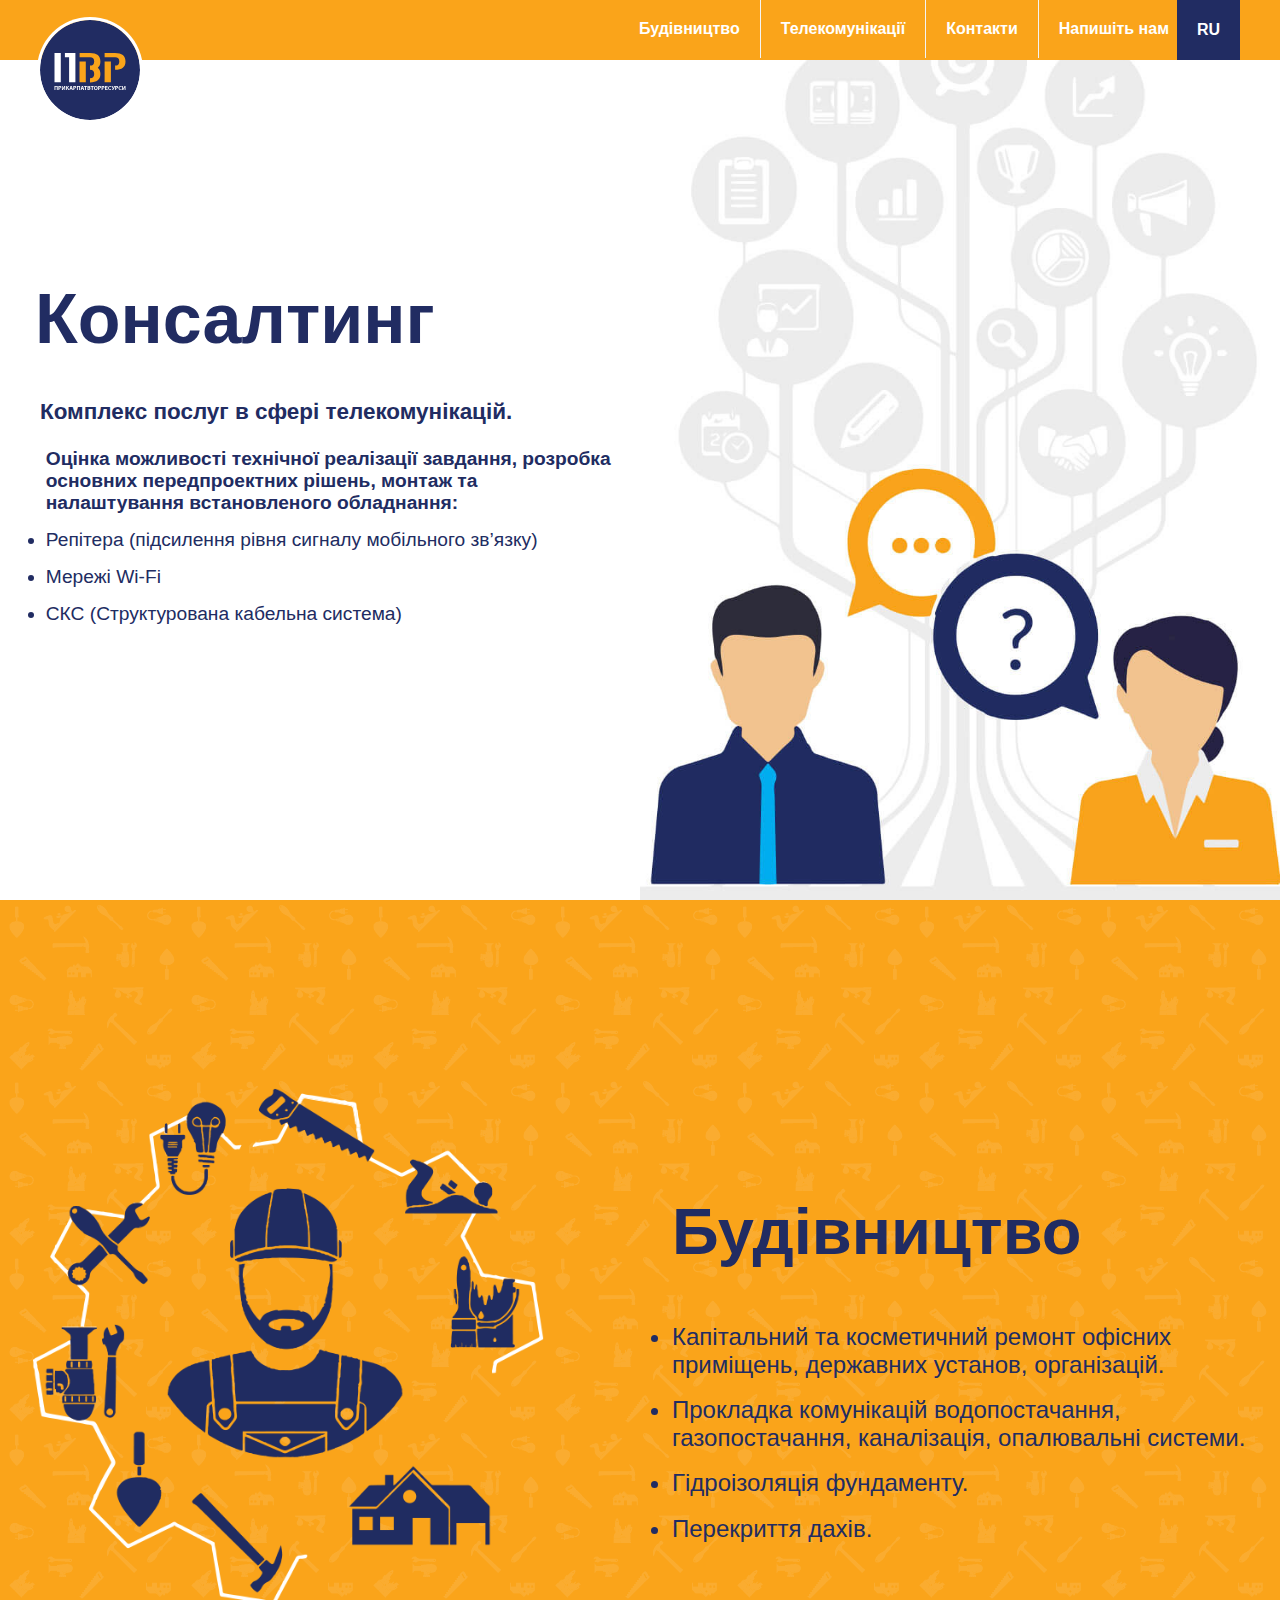
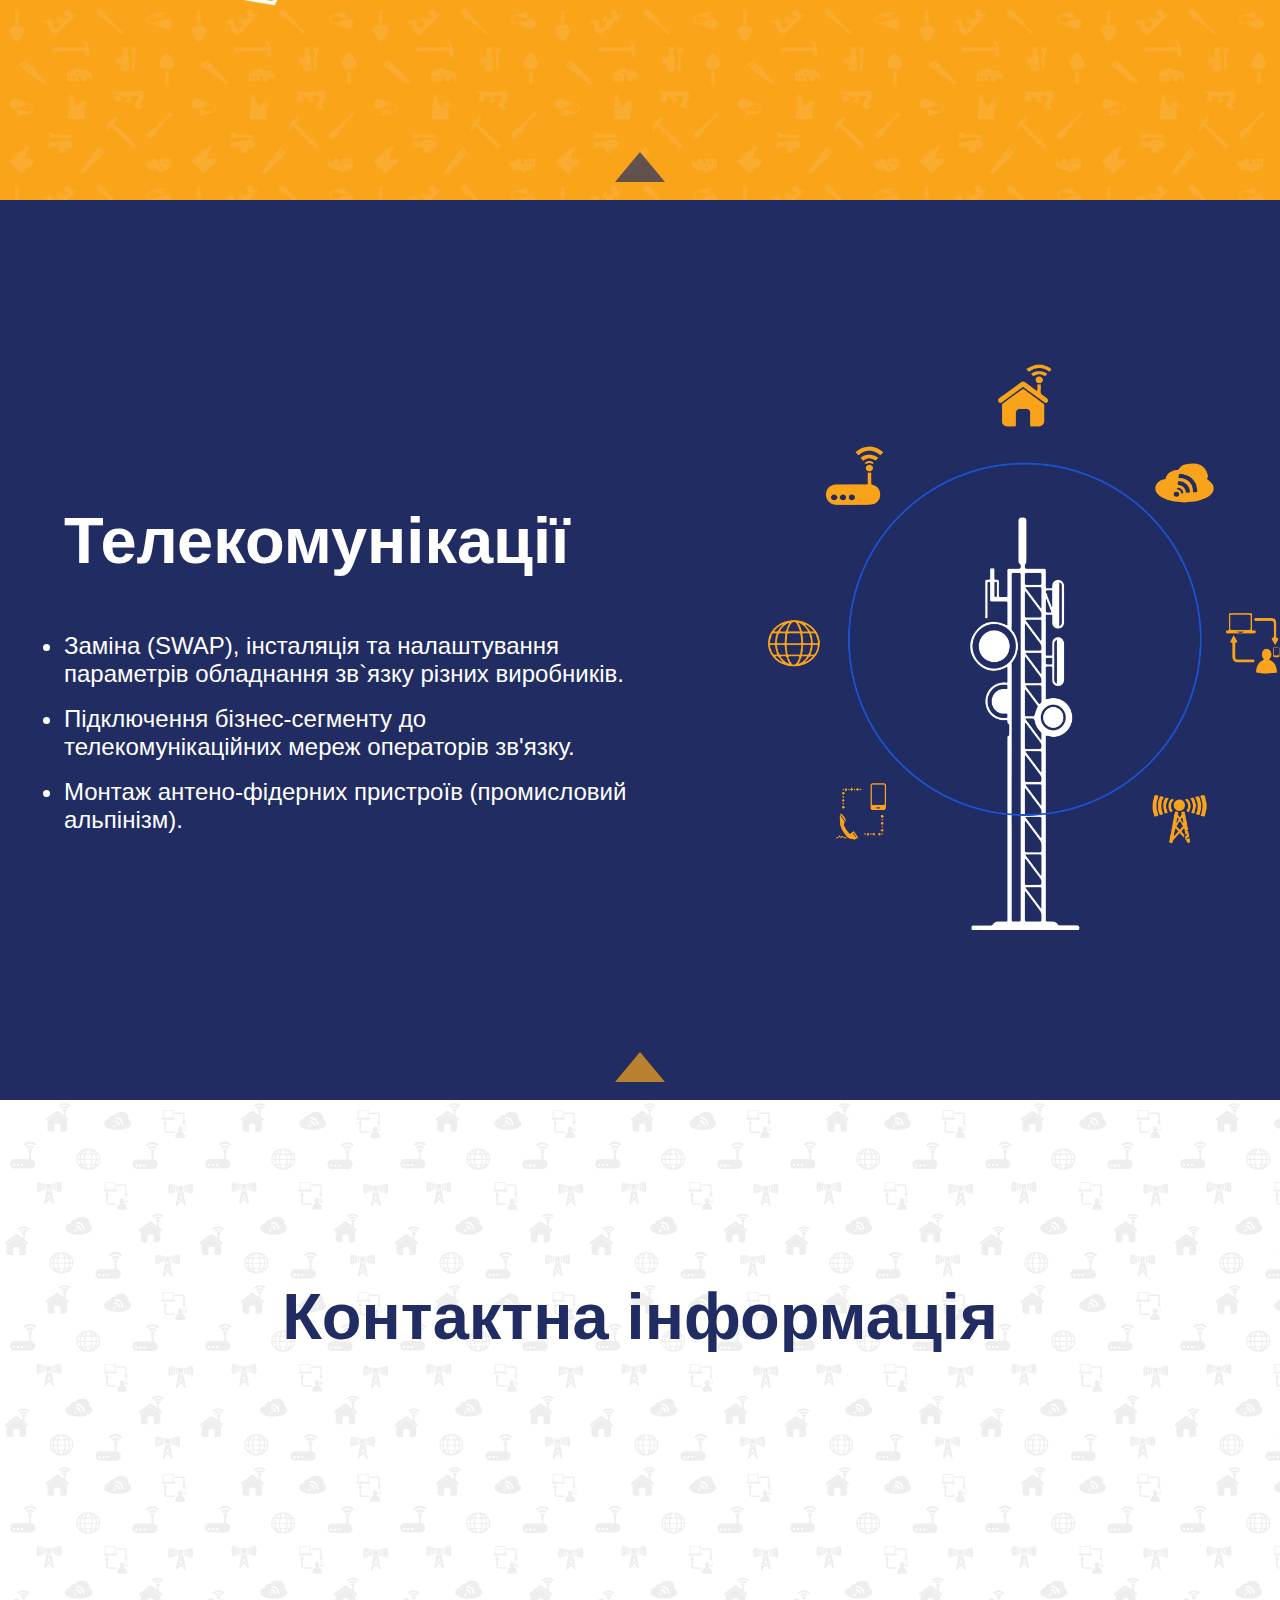
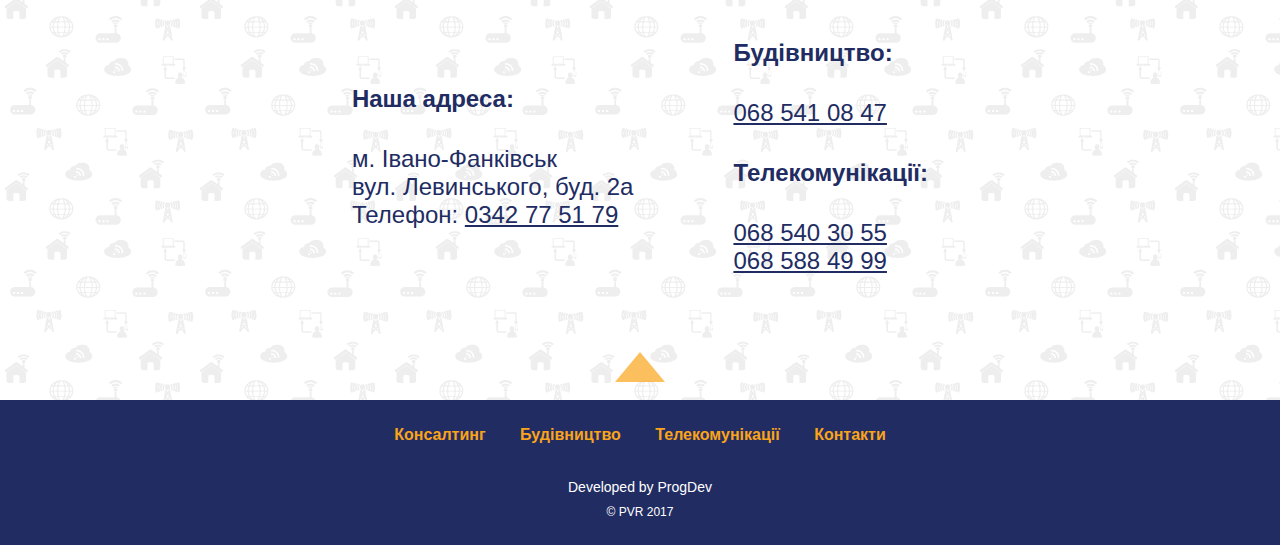
==== commit 7a3042a9: "production v.2" ====
--- a/index.html
+++ b/index.html
@@ -141,12 +141,11 @@
 		<picture>
 			<source
 				media="(max-width: 599px)"
-				srcset="img/pvr_build_200x200.png, img/01_build_RET400.png 2x, img/01_build_RET.png 3x"
-				>
+				srcset="img/pvr_build_200x200.png, img/01_build_RET400.png 2x, img/01_build_RET.png 3x">
 			<img
 				src="img/pvr_build_200x200.png"
 				alt="ПВР Будівництво"
-				title="Будіівництво">
+				title="Будівництво">
 		</picture>
 		<ul class="row_2_txt section-txt">
 			<li>Капітальний  та косметичний  ремонт офісних приміщень, державних установ, організацій.</li>
@@ -164,7 +163,7 @@
 				 srcset="img/01_build_ORIG.png, img/01_build_RET.png 2x, img/01_build_RET+.png 3x">
 			<img src="img/01_build_ORIG.png"
 				alt="ПВР Будівництво"
-				title="Будіівництво">
+				title="Будівництво">
 		</picture>
 		<div class="row-2 container">
 			<h2>Будівництво</h2>
@@ -213,11 +212,10 @@
 		<picture>
 			<source media="(min-width: 960px)"
 					srcset="img/03_tele_RET+.png">
-			<source media="(min-width: 600px)"
-					srcset="03_tele_ORIG.png,
-					img/03_tele_RET.png 2x, img/03_tele_RET+.png 3x">
+			<source media="(min-width: 599px)"
+					srcset="img/03_tele_RET.png 2x, img/03_tele_RET+.png 3x">
 			<img 
-				src="img/pvr_telecom_200x222.png"
+				src="img/03_tele_ORIG.jpg"
 				alt="ПВР Телекомунікації"
 				title="Телекомунікації">
 		</picture>
--- a/css/style.css
+++ b/css/style.css
@@ -1,13 +1,13 @@
 /* media */
 /* flexbox */
 /* tags */
-/* line 80, D:/X/OpenServer/domains/fckn.github.io/css/style.scss */
+/* line 84, D:/X/OpenServer/domains/fckn.github.io/css/style.scss */
 html, body {
   -webkit-box-sizing: border-box;
   -moz-box-sizing: border-box;
   box-sizing: border-box; }
 
-/* line 87, D:/X/OpenServer/domains/fckn.github.io/css/style.scss */
+/* line 91, D:/X/OpenServer/domains/fckn.github.io/css/style.scss */
 *,
 *:before,
 *:after {
@@ -15,7 +15,7 @@
   -moz-box-sizing: inherit;
   box-sizing: inherit; }
 
-/* line 92, D:/X/OpenServer/domains/fckn.github.io/css/style.scss */
+/* line 96, D:/X/OpenServer/domains/fckn.github.io/css/style.scss */
 body {
   font-family: Helvetica, sans-serif;
   position: relative;
@@ -24,29 +24,29 @@
   margin: 0;
   padding: 0; }
 
-/* line 100, D:/X/OpenServer/domains/fckn.github.io/css/style.scss */
+/* line 104, D:/X/OpenServer/domains/fckn.github.io/css/style.scss */
 a {
   text-decoration: none; }
 
-/* line 103, D:/X/OpenServer/domains/fckn.github.io/css/style.scss */
+/* line 107, D:/X/OpenServer/domains/fckn.github.io/css/style.scss */
 ul {
   list-style-type: none;
   padding: 0;
   margin: 0; }
 
-/* line 109, D:/X/OpenServer/domains/fckn.github.io/css/style.scss */
+/* line 113, D:/X/OpenServer/domains/fckn.github.io/css/style.scss */
 picture img {
   width: 100%;
   max-width: 600px;
   height: auto; }
 
 /* form custom */
-/* line 116, D:/X/OpenServer/domains/fckn.github.io/css/style.scss */
+/* line 120, D:/X/OpenServer/domains/fckn.github.io/css/style.scss */
 #form {
   background: url(../img/pvr_pattern_contact.png) repeat; }
 
 /* header */
-/* line 120, D:/X/OpenServer/domains/fckn.github.io/css/style.scss */
+/* line 124, D:/X/OpenServer/domains/fckn.github.io/css/style.scss */
 .header {
   width: 100%;
   height: 60px;
@@ -56,28 +56,25 @@
   display: table-cell;
   vertical-align: middle;
   background-color: #faa41a; }
-  /* line 129, D:/X/OpenServer/domains/fckn.github.io/css/style.scss */
+  /* line 133, D:/X/OpenServer/domains/fckn.github.io/css/style.scss */
   .header ul {
     overflow: hidden;
     background-color: #faa41a; }
-  /* line 134, D:/X/OpenServer/domains/fckn.github.io/css/style.scss */
+  /* line 138, D:/X/OpenServer/domains/fckn.github.io/css/style.scss */
   .header li a {
     display: block;
-    padding-top: 20px;
-    padding-bottom: 20px;
-    padding-left: 2%;
-    padding-right: 2%;
+    padding: 20px;
     border-right: 1px solid #f4f4f4;
     color: #fff;
     text-decoration: none;
     font-weight: 600;
     transition: 0.4s; }
-    /* line 145, D:/X/OpenServer/domains/fckn.github.io/css/style.scss */
+    /* line 146, D:/X/OpenServer/domains/fckn.github.io/css/style.scss */
     .header li a:hover {
       background-color: #fff;
       color: #EEA200; }
 
-/* line 152, D:/X/OpenServer/domains/fckn.github.io/css/style.scss */
+/* line 153, D:/X/OpenServer/domains/fckn.github.io/css/style.scss */
 .header_logo {
   width: 100px;
   height: 100px;
@@ -85,15 +82,15 @@
   float: left;
   display: block; }
   @media only screen and (min-width: 319px) and (max-width: 767px) {
-    /* line 152, D:/X/OpenServer/domains/fckn.github.io/css/style.scss */
+    /* line 153, D:/X/OpenServer/domains/fckn.github.io/css/style.scss */
     .header_logo {
       display: none; } }
   @media only screen and (min-width: 767px) and (max-width: 1250px) {
-    /* line 152, D:/X/OpenServer/domains/fckn.github.io/css/style.scss */
+    /* line 153, D:/X/OpenServer/domains/fckn.github.io/css/style.scss */
     .header_logo {
       margin-left: 4%; } }
 
-/* line 165, D:/X/OpenServer/domains/fckn.github.io/css/style.scss */
+/* line 166, D:/X/OpenServer/domains/fckn.github.io/css/style.scss */
 .lang {
   position: absolute;
   right: 0;
@@ -107,19 +104,19 @@
   line-height: 0;
   transition: all 0.3s ease;
   float: right; }
-  /* line 178, D:/X/OpenServer/domains/fckn.github.io/css/style.scss */
+  /* line 179, D:/X/OpenServer/domains/fckn.github.io/css/style.scss */
   .lang:hover {
     background: #45517C; }
 
 /* menu */
-/* line 183, D:/X/OpenServer/domains/fckn.github.io/css/style.scss */
+/* line 184, D:/X/OpenServer/domains/fckn.github.io/css/style.scss */
 .header_menu {
   clear: both;
   max-height: 0;
   transition: max-height 0.2s ease-out; }
 
 /* menu icon */
-/* line 191, D:/X/OpenServer/domains/fckn.github.io/css/style.scss */
+/* line 192, D:/X/OpenServer/domains/fckn.github.io/css/style.scss */
 .header_menu_icon {
   cursor: pointer;
   display: inline-block;
@@ -127,11 +124,11 @@
   position: relative;
   user-select: none; }
   @media only screen and (min-width: 768px) and (max-width: 810px) {
-    /* line 191, D:/X/OpenServer/domains/fckn.github.io/css/style.scss */
+    /* line 192, D:/X/OpenServer/domains/fckn.github.io/css/style.scss */
     .header_menu_icon {
       left: -7%; } }
 
-/* line 202, D:/X/OpenServer/domains/fckn.github.io/css/style.scss */
+/* line 203, D:/X/OpenServer/domains/fckn.github.io/css/style.scss */
 .header .header_menu_icon .navicon {
   width: 25px;
   height: 5px;
@@ -140,7 +137,7 @@
   position: relative;
   transition: background 0.2s ease-out; }
 
-/* line 212, D:/X/OpenServer/domains/fckn.github.io/css/style.scss */
+/* line 213, D:/X/OpenServer/domains/fckn.github.io/css/style.scss */
 .navicon:before,
 .navicon:after {
   width: 100%;
@@ -151,69 +148,69 @@
   position: absolute;
   transition: all 0.2s ease-out; }
 
-/* line 222, D:/X/OpenServer/domains/fckn.github.io/css/style.scss */
+/* line 223, D:/X/OpenServer/domains/fckn.github.io/css/style.scss */
 .navicon:before {
   top: 10px; }
 
-/* line 226, D:/X/OpenServer/domains/fckn.github.io/css/style.scss */
+/* line 227, D:/X/OpenServer/domains/fckn.github.io/css/style.scss */
 .navicon:after {
   top: -10px; }
 
 /* menu btn */
-/* line 231, D:/X/OpenServer/domains/fckn.github.io/css/style.scss */
+/* line 232, D:/X/OpenServer/domains/fckn.github.io/css/style.scss */
 .header_menu_btn {
   display: none; }
 
-/* line 234, D:/X/OpenServer/domains/fckn.github.io/css/style.scss */
+/* line 235, D:/X/OpenServer/domains/fckn.github.io/css/style.scss */
 .header_menu_btn:checked ~ .header_menu {
   max-height: 240px; }
 
-/* line 238, D:/X/OpenServer/domains/fckn.github.io/css/style.scss */
+/* line 239, D:/X/OpenServer/domains/fckn.github.io/css/style.scss */
 .header_menu_btn:checked ~ .header_menu_icon .navicon {
   background: transparent; }
 
-/* line 242, D:/X/OpenServer/domains/fckn.github.io/css/style.scss */
+/* line 243, D:/X/OpenServer/domains/fckn.github.io/css/style.scss */
 .header_menu_btn:checked ~ .header_menu_icon .navicon:before {
   transform: rotate(-45deg) translate(0px, 0px); }
 
-/* line 246, D:/X/OpenServer/domains/fckn.github.io/css/style.scss */
+/* line 247, D:/X/OpenServer/domains/fckn.github.io/css/style.scss */
 .header_menu_btn:checked ~ .header_menu_icon .navicon:after {
   transform: rotate(45deg) translate(0px, 0px); }
 
-/* line 251, D:/X/OpenServer/domains/fckn.github.io/css/style.scss */
+/* line 252, D:/X/OpenServer/domains/fckn.github.io/css/style.scss */
 .header_menu_btn:checked ~ .header_menu_icon:not(.steps) .navicon:before,
 .header_menu_btn:checked ~ .header_menu_icon:not(.steps) .navicon:after {
   top: 0; }
 
 /*  768px */
 @media only screen and (min-width: 811px) {
-  /* line 257, D:/X/OpenServer/domains/fckn.github.io/css/style.scss */
+  /* line 258, D:/X/OpenServer/domains/fckn.github.io/css/style.scss */
   .header_menu {
     float: right;
     clear: none;
     max-height: none; }
-    /* line 261, D:/X/OpenServer/domains/fckn.github.io/css/style.scss */
+    /* line 262, D:/X/OpenServer/domains/fckn.github.io/css/style.scss */
     .header_menu li {
       float: left; }
-    /* line 264, D:/X/OpenServer/domains/fckn.github.io/css/style.scss */
+    /* line 265, D:/X/OpenServer/domains/fckn.github.io/css/style.scss */
     .header_menu a {
       padding: 20px 30px; }
-  /* line 268, D:/X/OpenServer/domains/fckn.github.io/css/style.scss */
+  /* line 269, D:/X/OpenServer/domains/fckn.github.io/css/style.scss */
   .header_menu_icon {
     display: none; }
-  /* line 271, D:/X/OpenServer/domains/fckn.github.io/css/style.scss */
+  /* line 272, D:/X/OpenServer/domains/fckn.github.io/css/style.scss */
   .header_menu_btn {
     display: none; } }
 
 /* hover logo */
-/* line 277, D:/X/OpenServer/domains/fckn.github.io/css/style.scss */
+/* line 278, D:/X/OpenServer/domains/fckn.github.io/css/style.scss */
 .hovicon {
   width: 100px;
   height: 100px;
   border-radius: 50%;
   position: relative; }
 
-/* line 283, D:/X/OpenServer/domains/fckn.github.io/css/style.scss */
+/* line 284, D:/X/OpenServer/domains/fckn.github.io/css/style.scss */
 .hovicon:after {
   position: absolute;
   width: 100%;
@@ -224,18 +221,18 @@
   -moz-box-sizing: content-box;
   box-sizing: content-box; }
 
-/* line 293, D:/X/OpenServer/domains/fckn.github.io/css/style.scss */
+/* line 294, D:/X/OpenServer/domains/fckn.github.io/css/style.scss */
 .hovicon:before {
   display: block; }
 
 /* Effect 9 */
-/* line 297, D:/X/OpenServer/domains/fckn.github.io/css/style.scss */
+/* line 298, D:/X/OpenServer/domains/fckn.github.io/css/style.scss */
 .hovicon.effect-9 {
   -webkit-transition: box-shadow 0.2s;
   -moz-transition: box-shadow 0.2s;
   transition: box-shadow 0.2s; }
 
-/* line 302, D:/X/OpenServer/domains/fckn.github.io/css/style.scss */
+/* line 303, D:/X/OpenServer/domains/fckn.github.io/css/style.scss */
 .hovicon.effect-9:after {
   top: 0;
   left: 0;
@@ -246,7 +243,7 @@
   transition: transform 0.2s, opacity 0.2s; }
 
 /* Effect 9a */
-/* line 312, D:/X/OpenServer/domains/fckn.github.io/css/style.scss */
+/* line 313, D:/X/OpenServer/domains/fckn.github.io/css/style.scss */
 .hovicon.effect-9.sub-a:hover:after {
   -webkit-transform: scale(1.35);
   -moz-transform: scale(1.35);
@@ -254,11 +251,11 @@
   transform: scale(1.35);
   opacity: 0.5; }
 
-/* line 319, D:/X/OpenServer/domains/fckn.github.io/css/style.scss */
+/* line 320, D:/X/OpenServer/domains/fckn.github.io/css/style.scss */
 .hovicon.effect-9.sub-a:hover {
   box-shadow: 0 0 0 10px white; }
 
-/* line 322, D:/X/OpenServer/domains/fckn.github.io/css/style.scss */
+/* line 323, D:/X/OpenServer/domains/fckn.github.io/css/style.scss */
 .section {
   width: 100%;
   height: 600px;
@@ -273,12 +270,12 @@
   justify-content: space-between;
   color: #212c62; }
   @media only screen and (min-width: 768px) {
-    /* line 322, D:/X/OpenServer/domains/fckn.github.io/css/style.scss */
+    /* line 323, D:/X/OpenServer/domains/fckn.github.io/css/style.scss */
     .section {
       height: 100vh; } }
 
 /* section one */
-/* line 336, D:/X/OpenServer/domains/fckn.github.io/css/style.scss */
+/* line 337, D:/X/OpenServer/domains/fckn.github.io/css/style.scss */
 .row_1 {
   position: relative;
   padding: 100px 0 0 0;
@@ -286,16 +283,16 @@
   z-index: 0;
   background: url(../img/02_consulting_ORIG.jpg) no-repeat center bottom; }
   @media only screen and (min-width: 768px) {
-    /* line 336, D:/X/OpenServer/domains/fckn.github.io/css/style.scss */
+    /* line 337, D:/X/OpenServer/domains/fckn.github.io/css/style.scss */
     .row_1 {
       display: none; } }
 
-/* line 348, D:/X/OpenServer/domains/fckn.github.io/css/style.scss */
+/* line 349, D:/X/OpenServer/domains/fckn.github.io/css/style.scss */
 .row1_logo_mobile {
   width: 100px;
   height: 100px; }
 
-/* line 352, D:/X/OpenServer/domains/fckn.github.io/css/style.scss */
+/* line 353, D:/X/OpenServer/domains/fckn.github.io/css/style.scss */
 .section-txt {
   margin: 25% 0 0 0;
   padding-left: 10%;
@@ -309,16 +306,16 @@
   flex-basis: 100%;
   list-style-type: disc; }
   @media only screen and (min-width: 600px) {
-    /* line 352, D:/X/OpenServer/domains/fckn.github.io/css/style.scss */
+    /* line 353, D:/X/OpenServer/domains/fckn.github.io/css/style.scss */
     .section-txt {
       margin: 0; } }
-  /* line 363, D:/X/OpenServer/domains/fckn.github.io/css/style.scss */
+  /* line 364, D:/X/OpenServer/domains/fckn.github.io/css/style.scss */
   .section-txt li {
     padding-bottom: 3%; }
 
-/* line 368, D:/X/OpenServer/domains/fckn.github.io/css/style.scss */
+/* line 369, D:/X/OpenServer/domains/fckn.github.io/css/style.scss */
 .section-upbtn {
-  margin: 8% 0 0 0;
+  margin: 5% 0 0 0;
   display: block;
   width: 0;
   height: 0;
@@ -326,28 +323,28 @@
   border-width: 0 25px 30px 25px;
   opacity: .7;
   transition: all 0.3s ease; }
-  /* line 377, D:/X/OpenServer/domains/fckn.github.io/css/style.scss */
+  /* line 378, D:/X/OpenServer/domains/fckn.github.io/css/style.scss */
   .section-upbtn:hover {
     border-width: 0 40px 45px 40px;
     opacity: 1; }
 
-/* line 383, D:/X/OpenServer/domains/fckn.github.io/css/style.scss */
+/* line 384, D:/X/OpenServer/domains/fckn.github.io/css/style.scss */
 .row_1_contact {
   font-size: 18px;
   line-height: 30px;
   padding: 0 0 250px 0; }
-  /* line 387, D:/X/OpenServer/domains/fckn.github.io/css/style.scss */
+  /* line 388, D:/X/OpenServer/domains/fckn.github.io/css/style.scss */
   .row_1_contact a {
     font-weight: 600;
     color: #212c62;
     text-decoration: underline;
     transition: all 0.2s ease; }
-    /* line 392, D:/X/OpenServer/domains/fckn.github.io/css/style.scss */
+    /* line 393, D:/X/OpenServer/domains/fckn.github.io/css/style.scss */
     .row_1_contact a:hover {
       color: #faa41a;
       text-decoration: none; }
 
-/* line 398, D:/X/OpenServer/domains/fckn.github.io/css/style.scss */
+/* line 399, D:/X/OpenServer/domains/fckn.github.io/css/style.scss */
 .row_1_txt {
   width: 100%;
   padding: 10% 1%;
@@ -363,140 +360,142 @@
   justify-content: space-around;
   color: #212c62;
   background: #ededed; }
-  /* line 409, D:/X/OpenServer/domains/fckn.github.io/css/style.scss */
+  /* line 410, D:/X/OpenServer/domains/fckn.github.io/css/style.scss */
   .row_1_txt h2, .row_1_txt h3, .row_1_txt h4 {
     margin: 5% 0; }
-  /* line 412, D:/X/OpenServer/domains/fckn.github.io/css/style.scss */
+  /* line 413, D:/X/OpenServer/domains/fckn.github.io/css/style.scss */
   .row_1_txt ul {
     padding-left: 10%;
     text-align: left;
     list-style-type: disc; }
-    /* line 416, D:/X/OpenServer/domains/fckn.github.io/css/style.scss */
+    /* line 417, D:/X/OpenServer/domains/fckn.github.io/css/style.scss */
     .row_1_txt ul li {
       margin-top: 2%; }
-      /* line 418, D:/X/OpenServer/domains/fckn.github.io/css/style.scss */
+      /* line 419, D:/X/OpenServer/domains/fckn.github.io/css/style.scss */
       .row_1_txt ul li:first-child {
         text-align: center;
         list-style-type: none;
         margin-left: -5%; }
   @media only screen and (min-width: 768px) {
-    /* line 398, D:/X/OpenServer/domains/fckn.github.io/css/style.scss */
+    /* line 399, D:/X/OpenServer/domains/fckn.github.io/css/style.scss */
     .row_1_txt {
       display: none; } }
 
-/* line 429, D:/X/OpenServer/domains/fckn.github.io/css/style.scss */
+/* line 430, D:/X/OpenServer/domains/fckn.github.io/css/style.scss */
 .row_2 {
   padding: 10% 0 3% 0;
   background: #faa41a; }
-  /* line 432, D:/X/OpenServer/domains/fckn.github.io/css/style.scss */
+  /* line 433, D:/X/OpenServer/domains/fckn.github.io/css/style.scss */
   .row_2 picture {
-    margin: 4% 0 0 0; }
-  @media only screen and (min-width: 600px) {
-    /* line 429, D:/X/OpenServer/domains/fckn.github.io/css/style.scss */
+    margin-top: 4%;
+    margin-bottom: 50px; }
+  @media only screen and (min-width: 600px) {
+    /* line 430, D:/X/OpenServer/domains/fckn.github.io/css/style.scss */
     .row_2 {
       display: none; } }
 
-/* line 439, D:/X/OpenServer/domains/fckn.github.io/css/style.scss */
+/* line 441, D:/X/OpenServer/domains/fckn.github.io/css/style.scss */
 .row_2_upbtn {
   border-color: transparent transparent #212C62 transparent; }
 
-/* line 443, D:/X/OpenServer/domains/fckn.github.io/css/style.scss */
+/* line 445, D:/X/OpenServer/domains/fckn.github.io/css/style.scss */
 .row_3 {
   padding: 10% 0 3% 0;
   color: #fff;
   background: #212c62; }
-  /* line 447, D:/X/OpenServer/domains/fckn.github.io/css/style.scss */
+  /* line 449, D:/X/OpenServer/domains/fckn.github.io/css/style.scss */
   .row_3 h2 {
     margin: 0 0 5% 0; }
-  /* line 450, D:/X/OpenServer/domains/fckn.github.io/css/style.scss */
+  /* line 452, D:/X/OpenServer/domains/fckn.github.io/css/style.scss */
   .row_3 picture {
     margin: 5% 0 0 0; }
   @media only screen and (min-width: 600px) {
-    /* line 443, D:/X/OpenServer/domains/fckn.github.io/css/style.scss */
+    /* line 445, D:/X/OpenServer/domains/fckn.github.io/css/style.scss */
     .row_3 {
       display: none;
       flex-direction: row;
       flex-wrap: wrap;
       justify-content: space-around; }
-      /* line 458, D:/X/OpenServer/domains/fckn.github.io/css/style.scss */
+      /* line 460, D:/X/OpenServer/domains/fckn.github.io/css/style.scss */
       .row_3 picture {
         margin: 0; } }
 
-/* line 467, D:/X/OpenServer/domains/fckn.github.io/css/style.scss */
+/* line 469, D:/X/OpenServer/domains/fckn.github.io/css/style.scss */
 .row_3_upbtn {
   border-color: transparent transparent #FAA41A transparent; }
 
-/* line 471, D:/X/OpenServer/domains/fckn.github.io/css/style.scss */
+/* line 473, D:/X/OpenServer/domains/fckn.github.io/css/style.scss */
 .row_4 {
   padding: 2% 0;
   background: #ededed; }
   @media only screen and (min-width: 600px) {
-    /* line 471, D:/X/OpenServer/domains/fckn.github.io/css/style.scss */
+    /* line 473, D:/X/OpenServer/domains/fckn.github.io/css/style.scss */
     .row_4 {
       display: none; } }
 
-/* line 479, D:/X/OpenServer/domains/fckn.github.io/css/style.scss */
+/* line 481, D:/X/OpenServer/domains/fckn.github.io/css/style.scss */
 .row_4_inner {
   position: relative;
   top: 50%;
   transform: translateY(-50%); }
-  /* line 483, D:/X/OpenServer/domains/fckn.github.io/css/style.scss */
+  /* line 485, D:/X/OpenServer/domains/fckn.github.io/css/style.scss */
   .row_4_inner a {
     color: #212c62;
     text-decoration: underline;
     transition: all 0.2s ease; }
-    /* line 487, D:/X/OpenServer/domains/fckn.github.io/css/style.scss */
+    /* line 489, D:/X/OpenServer/domains/fckn.github.io/css/style.scss */
     .row_4_inner a:hover {
       color: #faa41a;
       text-decoration: none; }
 
-/* line 494, D:/X/OpenServer/domains/fckn.github.io/css/style.scss */
+/* line 496, D:/X/OpenServer/domains/fckn.github.io/css/style.scss */
 .row_4_upbtn {
   border-color: transparent transparent #faa41a transparent; }
 
-/* line 497, D:/X/OpenServer/domains/fckn.github.io/css/style.scss */
+/* line 499, D:/X/OpenServer/domains/fckn.github.io/css/style.scss */
 .footer_content {
   text-align: center; }
-  /* line 499, D:/X/OpenServer/domains/fckn.github.io/css/style.scss */
+  /* line 501, D:/X/OpenServer/domains/fckn.github.io/css/style.scss */
   .footer_content li {
     display: block;
     margin-bottom: 10px; }
-    /* line 502, D:/X/OpenServer/domains/fckn.github.io/css/style.scss */
+    /* line 504, D:/X/OpenServer/domains/fckn.github.io/css/style.scss */
     .footer_content li:last-child {
-      margin-bottom: 0; }
-
-/* line 508, D:/X/OpenServer/domains/fckn.github.io/css/style.scss */
+      margin-bottom: 0;
+      margin-right: 0; }
+
+/* line 511, D:/X/OpenServer/domains/fckn.github.io/css/style.scss */
 .footer {
   background: #212c62;
   color: #fff;
   padding: 2% 0; }
 
-/* line 514, D:/X/OpenServer/domains/fckn.github.io/css/style.scss */
+/* line 517, D:/X/OpenServer/domains/fckn.github.io/css/style.scss */
 .footer_content_copyright {
   font-size: 12px; }
 
-/* line 518, D:/X/OpenServer/domains/fckn.github.io/css/style.scss */
+/* line 521, D:/X/OpenServer/domains/fckn.github.io/css/style.scss */
 .footer_content_dev {
   font-size: 14px; }
 
-/* line 522, D:/X/OpenServer/domains/fckn.github.io/css/style.scss */
+/* line 525, D:/X/OpenServer/domains/fckn.github.io/css/style.scss */
 .footer_content_nav {
   margin-bottom: 2%; }
-  /* line 524, D:/X/OpenServer/domains/fckn.github.io/css/style.scss */
+  /* line 527, D:/X/OpenServer/domains/fckn.github.io/css/style.scss */
   .footer_content_nav a {
     font-weight: 700;
     color: #faa41a; }
   @media only screen and (min-width: 600px) {
-    /* line 529, D:/X/OpenServer/domains/fckn.github.io/css/style.scss */
+    /* line 532, D:/X/OpenServer/domains/fckn.github.io/css/style.scss */
     .footer_content_nav li {
       display: inline-block;
       margin-right: 30px; } }
 
-/* line 538, D:/X/OpenServer/domains/fckn.github.io/css/style.scss */
+/* line 541, D:/X/OpenServer/domains/fckn.github.io/css/style.scss */
 .container {
   width: 50%; }
   @media only screen and (min-width: 600px) {
-    /* line 538, D:/X/OpenServer/domains/fckn.github.io/css/style.scss */
+    /* line 541, D:/X/OpenServer/domains/fckn.github.io/css/style.scss */
     .container {
       display: -webkit-box;
       display: -moz-box;
@@ -504,23 +503,23 @@
       display: -webkit-flex;
       display: flex;
       flex-wrap: wrap; } }
-  /* line 544, D:/X/OpenServer/domains/fckn.github.io/css/style.scss */
+  /* line 547, D:/X/OpenServer/domains/fckn.github.io/css/style.scss */
   .container h2 {
     margin-left: 60px; }
 
-/* line 550, D:/X/OpenServer/domains/fckn.github.io/css/style.scss */
+/* line 553, D:/X/OpenServer/domains/fckn.github.io/css/style.scss */
 .row_2_tablet {
   padding: 2% 0;
   display: none;
   overflow: hidden;
   position: relative;
   background: url(../img/pvr_pattern_build.png) repeat #faa41a; }
-  /* line 556, D:/X/OpenServer/domains/fckn.github.io/css/style.scss */
+  /* line 559, D:/X/OpenServer/domains/fckn.github.io/css/style.scss */
   .row_2_tablet h2 {
     margin-left: 10%;
     font-size: 40px; }
   @media only screen and (min-width: 600px) {
-    /* line 550, D:/X/OpenServer/domains/fckn.github.io/css/style.scss */
+    /* line 553, D:/X/OpenServer/domains/fckn.github.io/css/style.scss */
     .row_2_tablet {
       display: -webkit-box;
       display: -moz-box;
@@ -531,17 +530,22 @@
       flex-wrap: wrap;
       justify-content: space-around; } }
   @media only screen and (min-width: 960px) {
-    /* line 550, D:/X/OpenServer/domains/fckn.github.io/css/style.scss */
+    /* line 553, D:/X/OpenServer/domains/fckn.github.io/css/style.scss */
     .row_2_tablet {
       font-size: 24px; }
-      /* line 568, D:/X/OpenServer/domains/fckn.github.io/css/style.scss */
+      /* line 571, D:/X/OpenServer/domains/fckn.github.io/css/style.scss */
       .row_2_tablet picture {
         width: 40%; }
-      /* line 571, D:/X/OpenServer/domains/fckn.github.io/css/style.scss */
+      /* line 574, D:/X/OpenServer/domains/fckn.github.io/css/style.scss */
       .row_2_tablet h2 {
         font-size: 65px; } }
-
-/* line 577, D:/X/OpenServer/domains/fckn.github.io/css/style.scss */
+  @media only screen and (min-width: 600px) and (max-width: 720px) {
+    /* line 579, D:/X/OpenServer/domains/fckn.github.io/css/style.scss */
+    .row_2_tablet h2 {
+      margin-left: 3%;
+      font-size: 40px; } }
+
+/* line 586, D:/X/OpenServer/domains/fckn.github.io/css/style.scss */
 .row_2_upbtn_tablet {
   bottom: 2%;
   left: 50%;
@@ -549,7 +553,7 @@
   position: absolute;
   border-color: transparent transparent #212C62 transparent; }
 
-/* line 585, D:/X/OpenServer/domains/fckn.github.io/css/style.scss */
+/* line 594, D:/X/OpenServer/domains/fckn.github.io/css/style.scss */
 .row_3_tablet {
   padding: 2% 0;
   display: none;
@@ -557,12 +561,12 @@
   position: relative;
   color: #fff;
   background: #212c62; }
-  /* line 592, D:/X/OpenServer/domains/fckn.github.io/css/style.scss */
+  /* line 601, D:/X/OpenServer/domains/fckn.github.io/css/style.scss */
   .row_3_tablet h2 {
     margin-left: 10%;
     font-size: 40px; }
   @media only screen and (min-width: 600px) {
-    /* line 585, D:/X/OpenServer/domains/fckn.github.io/css/style.scss */
+    /* line 594, D:/X/OpenServer/domains/fckn.github.io/css/style.scss */
     .row_3_tablet {
       display: -webkit-box;
       display: -moz-box;
@@ -573,18 +577,23 @@
       flex-wrap: wrap;
       justify-content: space-around; } }
   @media only screen and (min-width: 960px) {
-    /* line 585, D:/X/OpenServer/domains/fckn.github.io/css/style.scss */
+    /* line 594, D:/X/OpenServer/domains/fckn.github.io/css/style.scss */
     .row_3_tablet {
       font-size: 24px; }
-      /* line 604, D:/X/OpenServer/domains/fckn.github.io/css/style.scss */
+      /* line 613, D:/X/OpenServer/domains/fckn.github.io/css/style.scss */
       .row_3_tablet picture {
         width: 40%;
         margin-left: auto; }
-      /* line 608, D:/X/OpenServer/domains/fckn.github.io/css/style.scss */
+      /* line 617, D:/X/OpenServer/domains/fckn.github.io/css/style.scss */
       .row_3_tablet h2 {
         font-size: 65px; } }
-
-/* line 614, D:/X/OpenServer/domains/fckn.github.io/css/style.scss */
+  @media only screen and (min-width: 600px) and (max-width: 720px) {
+    /* line 622, D:/X/OpenServer/domains/fckn.github.io/css/style.scss */
+    .row_3_tablet h2 {
+      margin-left: 3%;
+      font-size: 40px; } }
+
+/* line 629, D:/X/OpenServer/domains/fckn.github.io/css/style.scss */
 .row_3_upbtn_tablet {
   bottom: 2%;
   left: 50%;
@@ -592,27 +601,27 @@
   position: absolute;
   border-color: transparent transparent #FAA41A transparent; }
 
-/* line 622, D:/X/OpenServer/domains/fckn.github.io/css/style.scss */
+/* line 637, D:/X/OpenServer/domains/fckn.github.io/css/style.scss */
 .row_4_tablet {
   position: relative;
   display: none;
   padding: 2% 0;
   background: url(../img/pvr_pattern_contact.png) repeat #fff; }
-  /* line 627, D:/X/OpenServer/domains/fckn.github.io/css/style.scss */
+  /* line 642, D:/X/OpenServer/domains/fckn.github.io/css/style.scss */
   .row_4_tablet h2 {
     margin-left: 0;
     font-size: 40px; }
-  /* line 631, D:/X/OpenServer/domains/fckn.github.io/css/style.scss */
+  /* line 646, D:/X/OpenServer/domains/fckn.github.io/css/style.scss */
   .row_4_tablet a {
     color: #212c62;
     text-decoration: underline;
     transition: all 0.2s ease; }
-    /* line 635, D:/X/OpenServer/domains/fckn.github.io/css/style.scss */
+    /* line 650, D:/X/OpenServer/domains/fckn.github.io/css/style.scss */
     .row_4_tablet a:hover {
       color: #faa41a;
       text-decoration: none; }
   @media only screen and (min-width: 600px) {
-    /* line 622, D:/X/OpenServer/domains/fckn.github.io/css/style.scss */
+    /* line 637, D:/X/OpenServer/domains/fckn.github.io/css/style.scss */
     .row_4_tablet {
       display: -webkit-box;
       display: -moz-box;
@@ -622,23 +631,23 @@
       flex-direction: row;
       flex-wrap: wrap;
       justify-content: center; }
-      /* line 645, D:/X/OpenServer/domains/fckn.github.io/css/style.scss */
+      /* line 660, D:/X/OpenServer/domains/fckn.github.io/css/style.scss */
       .row_4_tablet h2 {
         width: 100%;
         text-align: center; } }
   @media only screen and (min-width: 960px) {
-    /* line 622, D:/X/OpenServer/domains/fckn.github.io/css/style.scss */
+    /* line 637, D:/X/OpenServer/domains/fckn.github.io/css/style.scss */
     .row_4_tablet {
       font-size: 24px; }
-      /* line 652, D:/X/OpenServer/domains/fckn.github.io/css/style.scss */
+      /* line 667, D:/X/OpenServer/domains/fckn.github.io/css/style.scss */
       .row_4_tablet h2 {
         font-size: 65px; } }
 
-/* line 658, D:/X/OpenServer/domains/fckn.github.io/css/style.scss */
+/* line 673, D:/X/OpenServer/domains/fckn.github.io/css/style.scss */
 .row_4_container {
   margin-right: 100px; }
 
-/* line 662, D:/X/OpenServer/domains/fckn.github.io/css/style.scss */
+/* line 677, D:/X/OpenServer/domains/fckn.github.io/css/style.scss */
 .row_one_txt {
   width: 50%;
   display: -webkit-box;
@@ -652,35 +661,34 @@
   color: #212c62;
   text-align: left;
   font-size: 1.2em; }
-  /* line 671, D:/X/OpenServer/domains/fckn.github.io/css/style.scss */
+  /* line 686, D:/X/OpenServer/domains/fckn.github.io/css/style.scss */
   .row_one_txt h2, .row_one_txt h4 {
     margin: 0; }
-  /* line 674, D:/X/OpenServer/domains/fckn.github.io/css/style.scss */
+  /* line 689, D:/X/OpenServer/domains/fckn.github.io/css/style.scss */
   .row_one_txt ul {
     padding-left: 1%;
     text-align: left;
     list-style-type: disc; }
-    /* line 678, D:/X/OpenServer/domains/fckn.github.io/css/style.scss */
+    /* line 693, D:/X/OpenServer/domains/fckn.github.io/css/style.scss */
     .row_one_txt ul li {
       margin-bottom: 15px; }
-      /* line 680, D:/X/OpenServer/domains/fckn.github.io/css/style.scss */
+      /* line 695, D:/X/OpenServer/domains/fckn.github.io/css/style.scss */
       .row_one_txt ul li:first-child {
         list-style-type: none; }
 
-/* line 687, D:/X/OpenServer/domains/fckn.github.io/css/style.scss */
+/* line 702, D:/X/OpenServer/domains/fckn.github.io/css/style.scss */
 .row_1_tablet {
   display: none;
   position: relative;
   overflow: hidden;
-  background: url("../img/02_consulting_RET+.jpg") no-repeat bottom right;
-  border-bottom: 10px solid #ededed; }
-  /* line 693, D:/X/OpenServer/domains/fckn.github.io/css/style.scss */
+  background: url("../img/02_consulting_RET+.jpg") no-repeat bottom right; }
+  /* line 708, D:/X/OpenServer/domains/fckn.github.io/css/style.scss */
   .row_1_tablet h2 {
     font-size: 70px;
     line-height: 0;
     margin-left: -5px; }
   @media only screen and (min-width: 768px) {
-    /* line 687, D:/X/OpenServer/domains/fckn.github.io/css/style.scss */
+    /* line 702, D:/X/OpenServer/domains/fckn.github.io/css/style.scss */
     .row_1_tablet {
       display: -webkit-box;
       display: -moz-box;
@@ -692,29 +700,29 @@
       justify-content: space-around;
       background-size: 50%; } }
   @media only screen and (min-width: 767px) and (max-width: 1250px) {
-    /* line 687, D:/X/OpenServer/domains/fckn.github.io/css/style.scss */
+    /* line 702, D:/X/OpenServer/domains/fckn.github.io/css/style.scss */
     .row_1_tablet {
       padding-left: 4%; }
-      /* line 707, D:/X/OpenServer/domains/fckn.github.io/css/style.scss */
+      /* line 722, D:/X/OpenServer/domains/fckn.github.io/css/style.scss */
       .row_1_tablet h2 {
         margin-top: 160px;
         margin-bottom: 20px; } }
   @media only screen and (min-width: 1401px) {
-    /* line 687, D:/X/OpenServer/domains/fckn.github.io/css/style.scss */
+    /* line 702, D:/X/OpenServer/domains/fckn.github.io/css/style.scss */
     .row_1_tablet {
       background-size: 700px; }
-      /* line 714, D:/X/OpenServer/domains/fckn.github.io/css/style.scss */
+      /* line 729, D:/X/OpenServer/domains/fckn.github.io/css/style.scss */
       .row_1_tablet h2 {
         font-size: 130px; } }
 
-/* line 720, D:/X/OpenServer/domains/fckn.github.io/css/style.scss */
+/* line 735, D:/X/OpenServer/domains/fckn.github.io/css/style.scss */
 .row_wrap {
   max-width: 1200px;
   margin: auto;
   position: relative;
   padding: 0 50px 0 0; }
   @media only screen and (min-width: 319px) and (max-width: 810px) {
-    /* line 720, D:/X/OpenServer/domains/fckn.github.io/css/style.scss */
+    /* line 735, D:/X/OpenServer/domains/fckn.github.io/css/style.scss */
     .row_wrap {
       padding: 0; } }
 
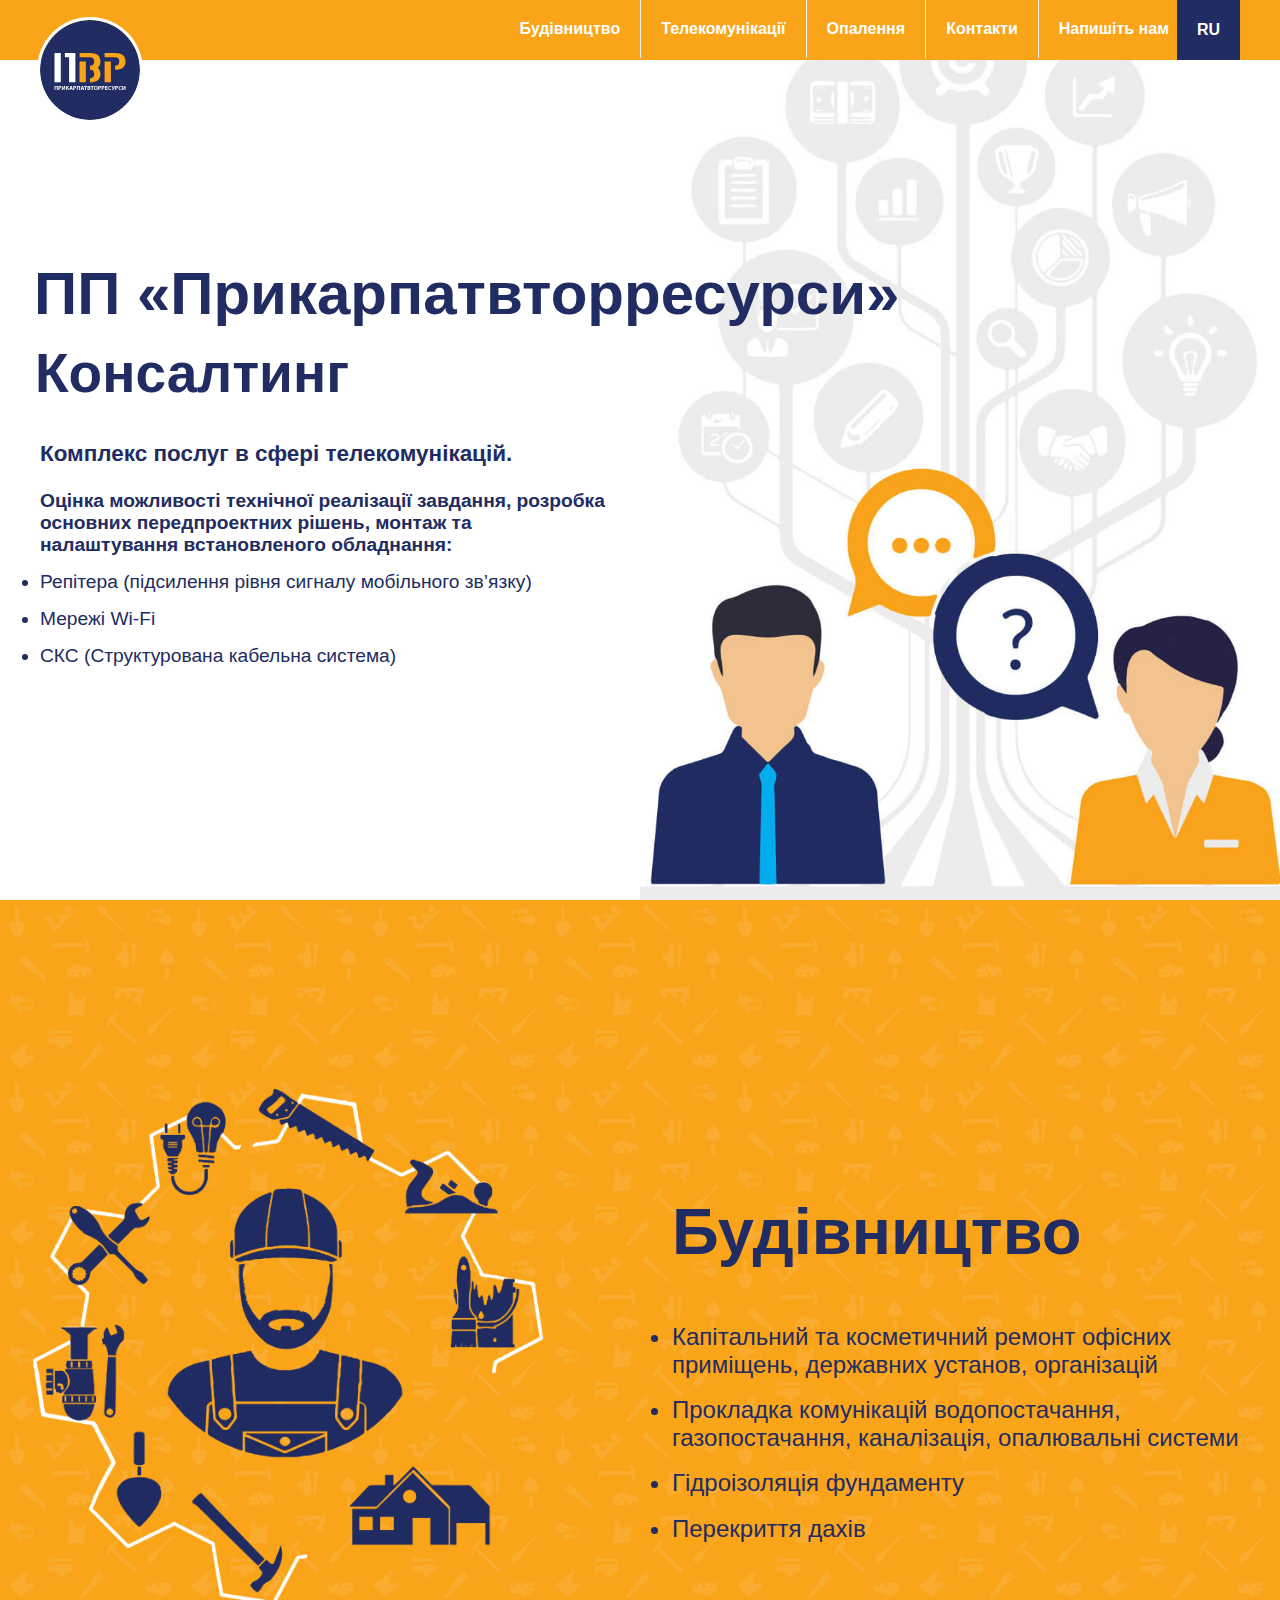
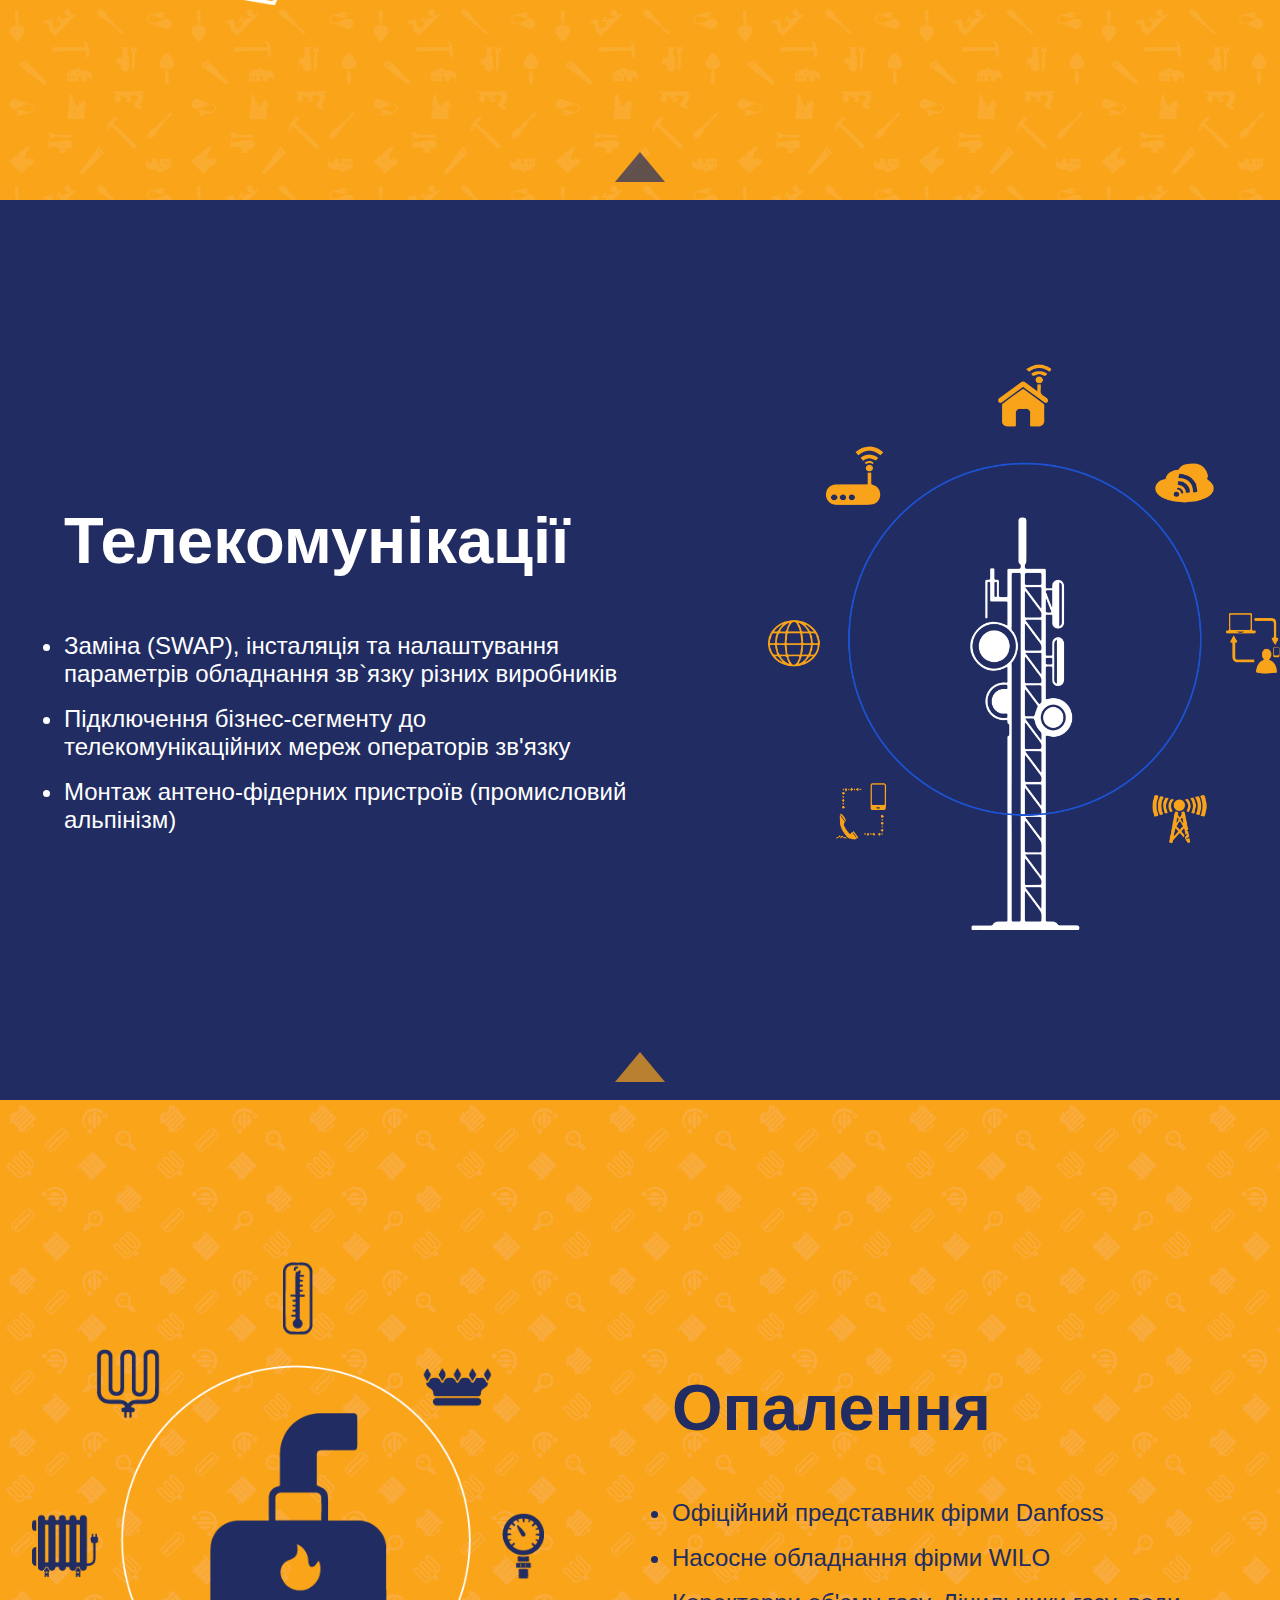
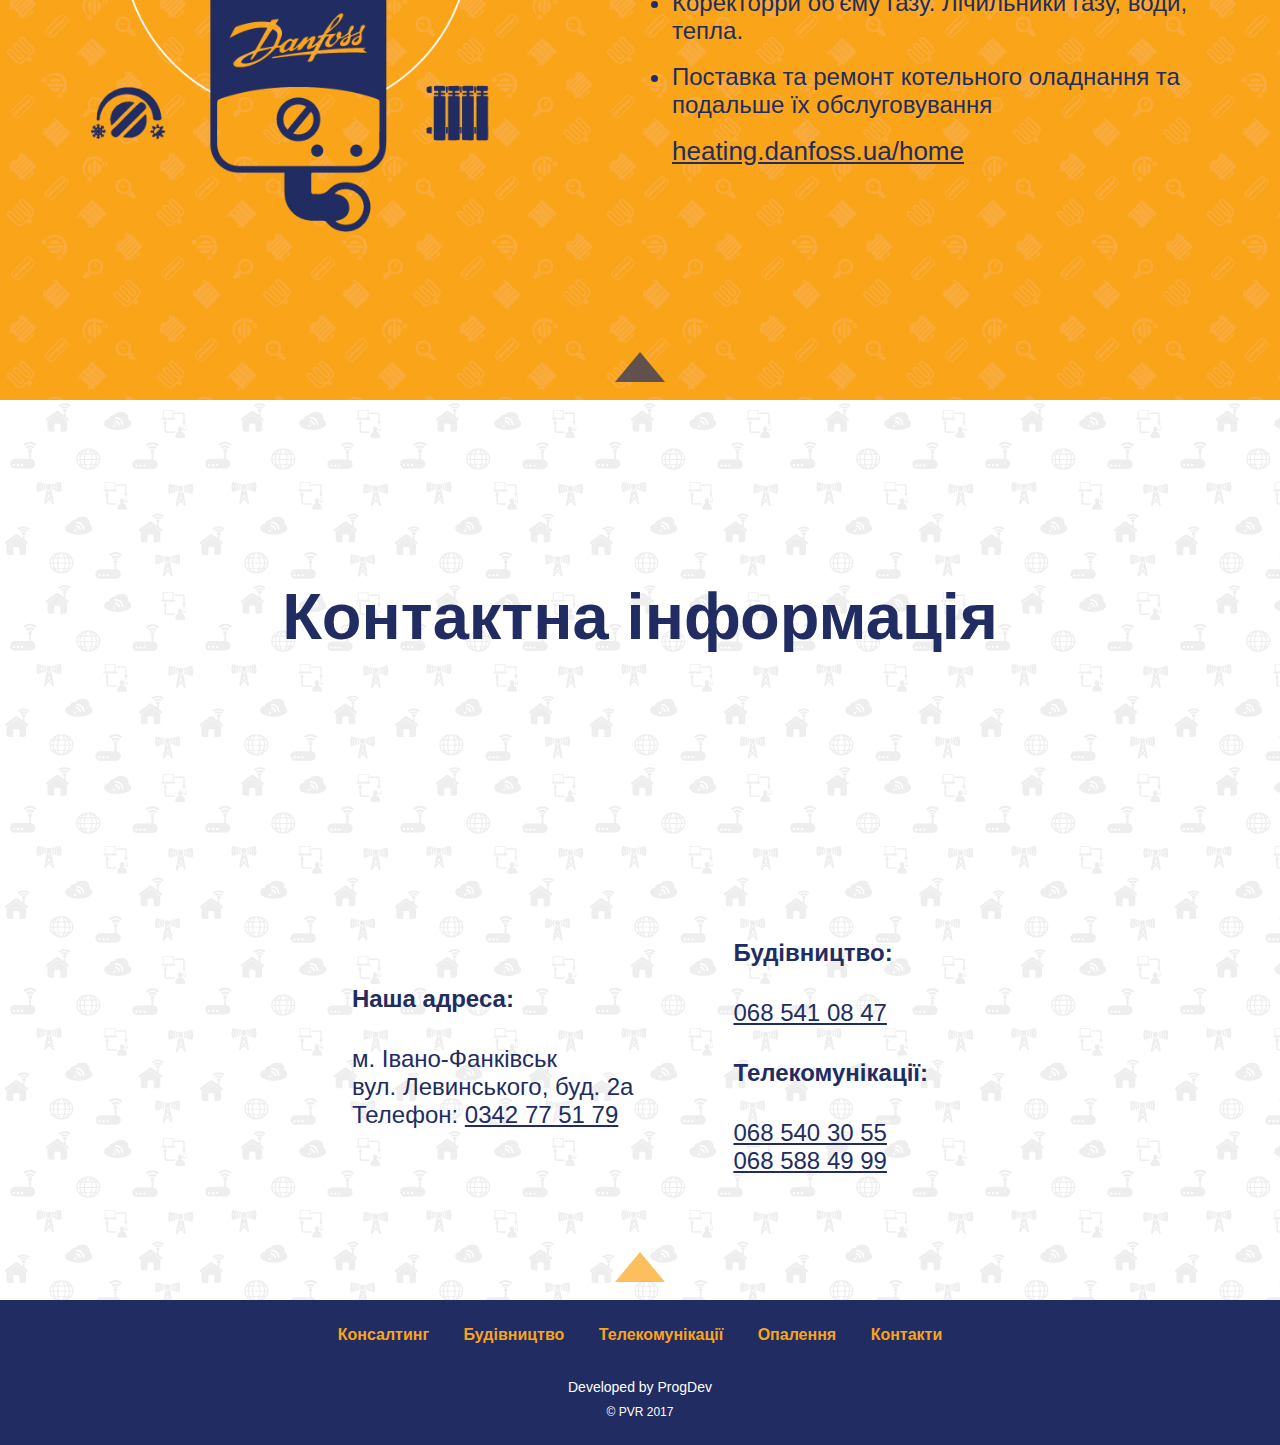
==== commit 9154063a: "final" ====
--- a/index.html
+++ b/index.html
@@ -56,6 +56,7 @@
     	<ul class="header_menu">
     		<li><a href="#section2" class="item">Будівництво</a></li>
     		<li><a href="#section3" class="item">Телекомунікації</a></li>
+    		<li><a href="#section5" class="item">Опалення</a></li>
     		<li><a href="#section4" class="item">Контакти</a></li>
     		<li><a href="#form" class="item">Напишіть нам</a></li>
     	</ul>
@@ -122,6 +123,7 @@
 
 <div class="row_1_tablet section">
 	<div class="row_wrap wrap-tablet">
+		<h1>ПП «Прикарпатвторресурси»</h1>	
 		<h2>Консалтинг</h2>
 		<div class="row_one_txt">
 			<h3>Комплекс послуг в сфері телекомунікацій.</h3>
@@ -133,6 +135,7 @@
 			</ul>
 		</div>
 	</div>
+	
 </div>
 
 <div id="section2">
@@ -148,10 +151,10 @@
 				title="Будівництво">
 		</picture>
 		<ul class="row_2_txt section-txt">
-			<li>Капітальний  та косметичний  ремонт офісних приміщень, державних установ, організацій.</li>
-			<li>Прокладка комунікацій водопостачання, газопостачання, каналізація, опалювальні системи.</li>
-			<li>Гідроізоляція фундаменту.</li>
-			<li>Перекриття дахів.</li>
+			<li>Капітальний  та косметичний  ремонт офісних приміщень, державних установ, організацій</li>
+			<li>Прокладка комунікацій водопостачання, газопостачання, каналізація, опалювальні системи</li>
+			<li>Гідроізоляція фундаменту</li>
+			<li>Перекриття дахів</li>
 		</ul>
 		<a href="#header" class="row_2_upbtn section-upbtn"></a>
 	</div>
@@ -168,10 +171,10 @@
 		<div class="row-2 container">
 			<h2>Будівництво</h2>
 			<ul class="row_2_txt section-txt">
-				<li>Капітальний  та косметичний  ремонт офісних приміщень, державних установ, організацій.</li>
-				<li>Прокладка комунікацій водопостачання, газопостачання, каналізація, опалювальні системи.</li>
-				<li>Гідроізоляція фундаменту.</li>
-				<li>Перекриття дахів.</li>
+				<li>Капітальний  та косметичний  ремонт офісних приміщень, державних установ, організацій</li>
+				<li>Прокладка комунікацій водопостачання, газопостачання, каналізація, опалювальні системи</li>
+				<li>Гідроізоляція фундаменту</li>
+				<li>Перекриття дахів</li>
 			</ul>
 		</div>
 		<a href="#header" class="row_2_upbtn_tablet section-upbtn"></a>
@@ -193,9 +196,9 @@
 		</picture>
 		<ul class="row_3_txt section-txt">
 			<li>
-	Заміна (SWAP), інсталяція та налаштування параметрів  обладнання зв`язку різних виробників.</li>
-			<li>Підключення  бізнес-сегменту  до телекомунікаційних мереж операторів зв'язку.</li>
-			<li>Монтаж антено-фідерних  пристроїв (промисловий альпінізм).</li>
+	Заміна (SWAP), інсталяція та налаштування параметрів  обладнання зв`язку різних виробників</li>
+			<li>Підключення  бізнес-сегменту  до телекомунікаційних мереж операторів зв'язку</li>
+			<li>Монтаж антено-фідерних  пристроїв (промисловий альпінізм)</li>
 		</ul>
 		<a href="#header" class="row_3_upbtn section-upbtn"></a>
 </div>
@@ -204,9 +207,9 @@
 		<div class="row-3 container">
 			<h2>Телекомунікації</h2>
 			<ul class="row_3_txt section-txt">
-				<li>Заміна (SWAP), інсталяція та налаштування параметрів  обладнання зв`язку різних виробників.</li>
-				<li>Підключення  бізнес-сегменту  до телекомунікаційних мереж операторів зв'язку.</li>
-				<li>Монтаж антено-фідерних  пристроїв (промисловий альпінізм).</li>
+				<li>Заміна (SWAP), інсталяція та налаштування параметрів  обладнання зв`язку різних виробників</li>
+				<li>Підключення  бізнес-сегменту  до телекомунікаційних мереж операторів зв'язку</li>
+				<li>Монтаж антено-фідерних  пристроїв (промисловий альпінізм)</li>
 			</ul>
 		</div>
 		<picture>
@@ -221,6 +224,50 @@
 		</picture>
 		<a href="#header" class="row_3_upbtn_tablet section-upbtn"></a>
 	</div><!--568px start-->
+</div>
+<div id="section5">
+	<div class="row_2 section">
+		<h2>Опалення</h2>
+		<picture>
+			<source
+				media="(max-width: 599px)"
+				srcset="img/pvr_heat_200x200.png, img/05_heat_RET400.png 2x, img/05_heat_RET.png 3x">
+			<img
+				src="img/pvr_heat_200x200.png"
+				alt="ПВР Опалення"
+				title="Опалення">
+		</picture>
+		<ul class="row_5_txt section-txt">
+			<li>Офіційний представник фірми Danfoss</li>
+			<li>Насосне обладнання фірми WILO</li>
+			<li>Коректорри об'єму газу. Лічильники газу, води, тепла.</li>
+			<li>Поставка та ремонт котельного оладнання та подальше їх обслуговування</li>
+			<li><a href="http://heating.danfoss.ua/download/pricelist/#/" rel="nofollow">heating.danfoss.ua/home</a></li>
+		</ul>
+		<a href="#header" class="row_2_upbtn section-upbtn"></a>
+	</div>
+	<div class="row_5_tablet section">
+		<picture>
+			<source media="(min-width: 960px)"
+				 srcset="img/05_heat_RET.png 2x, img/05_heat_RET+.png 3x">
+			<source media="(min-width: 600px)"
+				 srcset="img/05_heat_ORIG.png, img/05_heat_RET.png 2x, img/05_heat_RET+.png 3x">
+			<img src="img/05_heat_ORIG.png"
+				alt="ПВР Опалення"
+				title="Опалення">
+		</picture>
+		<div class="row-2 container">
+			<h2>Опалення</h2>
+			<ul class="row_5_txt section-txt">
+				<li>Офіційний представник фірми Danfoss</li>
+				<li>Насосне обладнання фірми WILO</li>
+				<li>Коректорри об'єму газу. Лічильники газу, води, тепла.</li>
+				<li>Поставка та ремонт котельного оладнання та подальше їх обслуговування</li>
+				<li><a href="http://heating.danfoss.ua/download/pricelist/#/" rel="nofollow">heating.danfoss.ua/home</a></li>
+			</ul>
+		</div>
+		<a href="#header" class="row_2_upbtn_tablet section-upbtn"></a>
+	</div>
 </div>
 <div id="section4">
 	<div class="row_4 section">
@@ -248,6 +295,8 @@
 		<a href="#header" class="row_3_upbtn_tablet section-upbtn"></a>
 	</div>
 </div>
+
+
 <div id="form">
     <script type="text/javascript" src="https://form.jotformeu.com/jsform/63475285819368"></script>
 </div>
@@ -259,6 +308,7 @@
                 <li><a href="#header">Консалтинг</a></li>
                 <li><a href="#section2">Будівництво</a></li>
                 <li><a href="#section3">Телекомунікації</a></li>
+                <li><a href="#section5">Опалення</a></li>
                 <li><a href="#section4">Контакти</a></li>
             </ul>
         </li>
--- a/css/style.css
+++ b/css/style.css
@@ -123,7 +123,7 @@
   padding: 28px 0;
   position: relative;
   user-select: none; }
-  @media only screen and (min-width: 768px) and (max-width: 810px) {
+  @media only screen and (min-width: 768px) and (max-width: 890px) {
     /* line 192, D:/X/OpenServer/domains/fckn.github.io/css/style.scss */
     .header_menu_icon {
       left: -7%; } }
@@ -183,7 +183,7 @@
   top: 0; }
 
 /*  768px */
-@media only screen and (min-width: 811px) {
+@media only screen and (min-width: 891px) {
   /* line 258, D:/X/OpenServer/domains/fckn.github.io/css/style.scss */
   .header_menu {
     float: right;
@@ -258,7 +258,7 @@
 /* line 323, D:/X/OpenServer/domains/fckn.github.io/css/style.scss */
 .section {
   width: 100%;
-  height: 600px;
+  height: 630px;
   margin: 0 auto;
   display: -webkit-box;
   display: -moz-box;
@@ -274,27 +274,9 @@
     .section {
       height: 100vh; } }
 
-/* section one */
-/* line 337, D:/X/OpenServer/domains/fckn.github.io/css/style.scss */
-.row_1 {
-  position: relative;
-  padding: 100px 0 0 0;
-  text-align: center;
-  z-index: 0;
-  background: url(../img/02_consulting_ORIG.jpg) no-repeat center bottom; }
-  @media only screen and (min-width: 768px) {
-    /* line 337, D:/X/OpenServer/domains/fckn.github.io/css/style.scss */
-    .row_1 {
-      display: none; } }
-
-/* line 349, D:/X/OpenServer/domains/fckn.github.io/css/style.scss */
-.row1_logo_mobile {
-  width: 100px;
-  height: 100px; }
-
-/* line 353, D:/X/OpenServer/domains/fckn.github.io/css/style.scss */
+/* line 336, D:/X/OpenServer/domains/fckn.github.io/css/style.scss */
 .section-txt {
-  margin: 25% 0 0 0;
+  margin: 23% 0 0 0;
   padding-left: 10%;
   display: -webkit-box;
   display: -moz-box;
@@ -306,16 +288,16 @@
   flex-basis: 100%;
   list-style-type: disc; }
   @media only screen and (min-width: 600px) {
-    /* line 353, D:/X/OpenServer/domains/fckn.github.io/css/style.scss */
+    /* line 336, D:/X/OpenServer/domains/fckn.github.io/css/style.scss */
     .section-txt {
       margin: 0; } }
-  /* line 364, D:/X/OpenServer/domains/fckn.github.io/css/style.scss */
+  /* line 347, D:/X/OpenServer/domains/fckn.github.io/css/style.scss */
   .section-txt li {
     padding-bottom: 3%; }
 
-/* line 369, D:/X/OpenServer/domains/fckn.github.io/css/style.scss */
+/* line 352, D:/X/OpenServer/domains/fckn.github.io/css/style.scss */
 .section-upbtn {
-  margin: 5% 0 0 0;
+  margin: 3% 0 0 0;
   display: block;
   width: 0;
   height: 0;
@@ -323,28 +305,158 @@
   border-width: 0 25px 30px 25px;
   opacity: .7;
   transition: all 0.3s ease; }
-  /* line 378, D:/X/OpenServer/domains/fckn.github.io/css/style.scss */
+  /* line 361, D:/X/OpenServer/domains/fckn.github.io/css/style.scss */
   .section-upbtn:hover {
     border-width: 0 40px 45px 40px;
     opacity: 1; }
 
-/* line 384, D:/X/OpenServer/domains/fckn.github.io/css/style.scss */
+/* section one */
+/* line 367, D:/X/OpenServer/domains/fckn.github.io/css/style.scss */
+.row_1 {
+  position: relative;
+  padding: 100px 0 0 0;
+  text-align: center;
+  z-index: 0;
+  background: url(../img/02_consulting_ORIG.jpg) no-repeat center bottom; }
+  @media only screen and (min-width: 768px) {
+    /* line 367, D:/X/OpenServer/domains/fckn.github.io/css/style.scss */
+    .row_1 {
+      display: none; } }
+
+/* line 378, D:/X/OpenServer/domains/fckn.github.io/css/style.scss */
+.row_one_txt {
+  width: 50%;
+  display: -webkit-box;
+  display: -moz-box;
+  display: -ms-flexbox;
+  display: -webkit-flex;
+  display: flex;
+  flex-direction: column;
+  align-items: flex-start;
+  justify-content: space-between;
+  color: #212c62;
+  text-align: left;
+  font-size: 1.2em; }
+  /* line 387, D:/X/OpenServer/domains/fckn.github.io/css/style.scss */
+  .row_one_txt h2, .row_one_txt h4 {
+    margin: 0; }
+  /* line 390, D:/X/OpenServer/domains/fckn.github.io/css/style.scss */
+  .row_one_txt ul {
+    text-align: left;
+    list-style-type: disc; }
+    /* line 393, D:/X/OpenServer/domains/fckn.github.io/css/style.scss */
+    .row_one_txt ul li {
+      margin-bottom: 15px; }
+      /* line 395, D:/X/OpenServer/domains/fckn.github.io/css/style.scss */
+      .row_one_txt ul li:first-child {
+        list-style-type: none; }
+
+/* line 402, D:/X/OpenServer/domains/fckn.github.io/css/style.scss */
+.row_1_tablet {
+  display: none;
+  position: relative;
+  overflow: hidden;
+  background: url("../img/02_consulting_RET+.jpg") no-repeat bottom right; }
+  /* line 408, D:/X/OpenServer/domains/fckn.github.io/css/style.scss */
+  .row_1_tablet h1 {
+    margin-left: -6px;
+    font-size: 50px; }
+  /* line 412, D:/X/OpenServer/domains/fckn.github.io/css/style.scss */
+  .row_1_tablet h2 {
+    font-size: 40px;
+    line-height: 0;
+    margin-left: -5px; }
+  @media only screen and (min-width: 768px) {
+    /* line 402, D:/X/OpenServer/domains/fckn.github.io/css/style.scss */
+    .row_1_tablet {
+      display: -webkit-box;
+      display: -moz-box;
+      display: -ms-flexbox;
+      display: -webkit-flex;
+      display: flex;
+      flex-direction: column;
+      flex-wrap: wrap;
+      justify-content: space-between;
+      background-size: 50%; } }
+  @media only screen and (min-width: 767px) and (max-width: 1250px) {
+    /* line 402, D:/X/OpenServer/domains/fckn.github.io/css/style.scss */
+    .row_1_tablet {
+      padding-left: 4%; }
+      /* line 426, D:/X/OpenServer/domains/fckn.github.io/css/style.scss */
+      .row_1_tablet h1 {
+        margin-top: 100px; }
+      /* line 430, D:/X/OpenServer/domains/fckn.github.io/css/style.scss */
+      .row_1_tablet h2 {
+        margin-bottom: 20px; } }
+  @media only screen and (min-width: 960px) {
+    /* line 435, D:/X/OpenServer/domains/fckn.github.io/css/style.scss */
+    .row_1_tablet h1 {
+      font-size: 60px; }
+    /* line 438, D:/X/OpenServer/domains/fckn.github.io/css/style.scss */
+    .row_1_tablet h2 {
+      font-size: 55px; } }
+  @media only screen and (min-width: 1401px) {
+    /* line 402, D:/X/OpenServer/domains/fckn.github.io/css/style.scss */
+    .row_1_tablet {
+      background-size: 700px; }
+      /* line 444, D:/X/OpenServer/domains/fckn.github.io/css/style.scss */
+      .row_1_tablet h1 {
+        font-size: 75px; }
+      /* line 447, D:/X/OpenServer/domains/fckn.github.io/css/style.scss */
+      .row_1_tablet h2 {
+        font-size: 70px; } }
+
+/* line 453, D:/X/OpenServer/domains/fckn.github.io/css/style.scss */
+.row_wrap {
+  max-width: 1200px;
+  margin: auto;
+  position: relative;
+  padding: 0 50px 0 0; }
+  @media only screen and (min-width: 319px) and (max-width: 890px) {
+    /* line 453, D:/X/OpenServer/domains/fckn.github.io/css/style.scss */
+    .row_wrap {
+      padding: 0; } }
+
+/* line 462, D:/X/OpenServer/domains/fckn.github.io/css/style.scss */
+.row1_logo_mobile {
+  width: 100px;
+  height: 100px; }
+
+/* line 467, D:/X/OpenServer/domains/fckn.github.io/css/style.scss */
 .row_1_contact {
   font-size: 18px;
   line-height: 30px;
   padding: 0 0 250px 0; }
-  /* line 388, D:/X/OpenServer/domains/fckn.github.io/css/style.scss */
+  /* line 471, D:/X/OpenServer/domains/fckn.github.io/css/style.scss */
   .row_1_contact a {
     font-weight: 600;
     color: #212c62;
     text-decoration: underline;
     transition: all 0.2s ease; }
-    /* line 393, D:/X/OpenServer/domains/fckn.github.io/css/style.scss */
+    /* line 476, D:/X/OpenServer/domains/fckn.github.io/css/style.scss */
     .row_1_contact a:hover {
       color: #faa41a;
       text-decoration: none; }
 
-/* line 399, D:/X/OpenServer/domains/fckn.github.io/css/style.scss */
+/* line 482, D:/X/OpenServer/domains/fckn.github.io/css/style.scss */
+.row_1_tablet_contact {
+  position: absolute;
+  width: 200px;
+  right: 0;
+  font-size: 18px;
+  line-height: 30px; }
+  /* line 490, D:/X/OpenServer/domains/fckn.github.io/css/style.scss */
+  .row_1_tablet_contact a {
+    font-weight: 600;
+    color: #212c62;
+    text-decoration: underline;
+    transition: all 0.2s ease; }
+    /* line 495, D:/X/OpenServer/domains/fckn.github.io/css/style.scss */
+    .row_1_tablet_contact a:hover {
+      color: #faa41a;
+      text-decoration: none; }
+
+/* line 501, D:/X/OpenServer/domains/fckn.github.io/css/style.scss */
 .row_1_txt {
   width: 100%;
   padding: 10% 1%;
@@ -360,142 +472,76 @@
   justify-content: space-around;
   color: #212c62;
   background: #ededed; }
-  /* line 410, D:/X/OpenServer/domains/fckn.github.io/css/style.scss */
+  /* line 512, D:/X/OpenServer/domains/fckn.github.io/css/style.scss */
   .row_1_txt h2, .row_1_txt h3, .row_1_txt h4 {
     margin: 5% 0; }
-  /* line 413, D:/X/OpenServer/domains/fckn.github.io/css/style.scss */
+  /* line 515, D:/X/OpenServer/domains/fckn.github.io/css/style.scss */
   .row_1_txt ul {
     padding-left: 10%;
     text-align: left;
     list-style-type: disc; }
-    /* line 417, D:/X/OpenServer/domains/fckn.github.io/css/style.scss */
+    /* line 519, D:/X/OpenServer/domains/fckn.github.io/css/style.scss */
     .row_1_txt ul li {
       margin-top: 2%; }
-      /* line 419, D:/X/OpenServer/domains/fckn.github.io/css/style.scss */
+      /* line 521, D:/X/OpenServer/domains/fckn.github.io/css/style.scss */
       .row_1_txt ul li:first-child {
         text-align: center;
         list-style-type: none;
         margin-left: -5%; }
   @media only screen and (min-width: 768px) {
-    /* line 399, D:/X/OpenServer/domains/fckn.github.io/css/style.scss */
+    /* line 501, D:/X/OpenServer/domains/fckn.github.io/css/style.scss */
     .row_1_txt {
       display: none; } }
 
-/* line 430, D:/X/OpenServer/domains/fckn.github.io/css/style.scss */
+/* row _2 */
+/* line 533, D:/X/OpenServer/domains/fckn.github.io/css/style.scss */
 .row_2 {
   padding: 10% 0 3% 0;
   background: #faa41a; }
-  /* line 433, D:/X/OpenServer/domains/fckn.github.io/css/style.scss */
+  /* line 536, D:/X/OpenServer/domains/fckn.github.io/css/style.scss */
   .row_2 picture {
     margin-top: 4%;
     margin-bottom: 50px; }
   @media only screen and (min-width: 600px) {
-    /* line 430, D:/X/OpenServer/domains/fckn.github.io/css/style.scss */
+    /* line 533, D:/X/OpenServer/domains/fckn.github.io/css/style.scss */
     .row_2 {
       display: none; } }
 
-/* line 441, D:/X/OpenServer/domains/fckn.github.io/css/style.scss */
+/* line 544, D:/X/OpenServer/domains/fckn.github.io/css/style.scss */
 .row_2_upbtn {
   border-color: transparent transparent #212C62 transparent; }
 
-/* line 445, D:/X/OpenServer/domains/fckn.github.io/css/style.scss */
+/* line 548, D:/X/OpenServer/domains/fckn.github.io/css/style.scss */
 .row_3 {
   padding: 10% 0 3% 0;
   color: #fff;
   background: #212c62; }
-  /* line 449, D:/X/OpenServer/domains/fckn.github.io/css/style.scss */
+  /* line 552, D:/X/OpenServer/domains/fckn.github.io/css/style.scss */
   .row_3 h2 {
     margin: 0 0 5% 0; }
-  /* line 452, D:/X/OpenServer/domains/fckn.github.io/css/style.scss */
+  /* line 555, D:/X/OpenServer/domains/fckn.github.io/css/style.scss */
   .row_3 picture {
     margin: 5% 0 0 0; }
   @media only screen and (min-width: 600px) {
-    /* line 445, D:/X/OpenServer/domains/fckn.github.io/css/style.scss */
+    /* line 548, D:/X/OpenServer/domains/fckn.github.io/css/style.scss */
     .row_3 {
       display: none;
       flex-direction: row;
       flex-wrap: wrap;
       justify-content: space-around; }
-      /* line 460, D:/X/OpenServer/domains/fckn.github.io/css/style.scss */
+      /* line 563, D:/X/OpenServer/domains/fckn.github.io/css/style.scss */
       .row_3 picture {
         margin: 0; } }
 
-/* line 469, D:/X/OpenServer/domains/fckn.github.io/css/style.scss */
+/* line 572, D:/X/OpenServer/domains/fckn.github.io/css/style.scss */
 .row_3_upbtn {
   border-color: transparent transparent #FAA41A transparent; }
 
-/* line 473, D:/X/OpenServer/domains/fckn.github.io/css/style.scss */
-.row_4 {
-  padding: 2% 0;
-  background: #ededed; }
-  @media only screen and (min-width: 600px) {
-    /* line 473, D:/X/OpenServer/domains/fckn.github.io/css/style.scss */
-    .row_4 {
-      display: none; } }
-
-/* line 481, D:/X/OpenServer/domains/fckn.github.io/css/style.scss */
-.row_4_inner {
-  position: relative;
-  top: 50%;
-  transform: translateY(-50%); }
-  /* line 485, D:/X/OpenServer/domains/fckn.github.io/css/style.scss */
-  .row_4_inner a {
-    color: #212c62;
-    text-decoration: underline;
-    transition: all 0.2s ease; }
-    /* line 489, D:/X/OpenServer/domains/fckn.github.io/css/style.scss */
-    .row_4_inner a:hover {
-      color: #faa41a;
-      text-decoration: none; }
-
-/* line 496, D:/X/OpenServer/domains/fckn.github.io/css/style.scss */
-.row_4_upbtn {
-  border-color: transparent transparent #faa41a transparent; }
-
-/* line 499, D:/X/OpenServer/domains/fckn.github.io/css/style.scss */
-.footer_content {
-  text-align: center; }
-  /* line 501, D:/X/OpenServer/domains/fckn.github.io/css/style.scss */
-  .footer_content li {
-    display: block;
-    margin-bottom: 10px; }
-    /* line 504, D:/X/OpenServer/domains/fckn.github.io/css/style.scss */
-    .footer_content li:last-child {
-      margin-bottom: 0;
-      margin-right: 0; }
-
-/* line 511, D:/X/OpenServer/domains/fckn.github.io/css/style.scss */
-.footer {
-  background: #212c62;
-  color: #fff;
-  padding: 2% 0; }
-
-/* line 517, D:/X/OpenServer/domains/fckn.github.io/css/style.scss */
-.footer_content_copyright {
-  font-size: 12px; }
-
-/* line 521, D:/X/OpenServer/domains/fckn.github.io/css/style.scss */
-.footer_content_dev {
-  font-size: 14px; }
-
-/* line 525, D:/X/OpenServer/domains/fckn.github.io/css/style.scss */
-.footer_content_nav {
-  margin-bottom: 2%; }
-  /* line 527, D:/X/OpenServer/domains/fckn.github.io/css/style.scss */
-  .footer_content_nav a {
-    font-weight: 700;
-    color: #faa41a; }
-  @media only screen and (min-width: 600px) {
-    /* line 532, D:/X/OpenServer/domains/fckn.github.io/css/style.scss */
-    .footer_content_nav li {
-      display: inline-block;
-      margin-right: 30px; } }
-
-/* line 541, D:/X/OpenServer/domains/fckn.github.io/css/style.scss */
+/* line 576, D:/X/OpenServer/domains/fckn.github.io/css/style.scss */
 .container {
   width: 50%; }
   @media only screen and (min-width: 600px) {
-    /* line 541, D:/X/OpenServer/domains/fckn.github.io/css/style.scss */
+    /* line 576, D:/X/OpenServer/domains/fckn.github.io/css/style.scss */
     .container {
       display: -webkit-box;
       display: -moz-box;
@@ -503,23 +549,23 @@
       display: -webkit-flex;
       display: flex;
       flex-wrap: wrap; } }
-  /* line 547, D:/X/OpenServer/domains/fckn.github.io/css/style.scss */
+  /* line 582, D:/X/OpenServer/domains/fckn.github.io/css/style.scss */
   .container h2 {
     margin-left: 60px; }
 
-/* line 553, D:/X/OpenServer/domains/fckn.github.io/css/style.scss */
+/* line 588, D:/X/OpenServer/domains/fckn.github.io/css/style.scss */
 .row_2_tablet {
   padding: 2% 0;
   display: none;
   overflow: hidden;
   position: relative;
   background: url(../img/pvr_pattern_build.png) repeat #faa41a; }
-  /* line 559, D:/X/OpenServer/domains/fckn.github.io/css/style.scss */
+  /* line 594, D:/X/OpenServer/domains/fckn.github.io/css/style.scss */
   .row_2_tablet h2 {
-    margin-left: 10%;
-    font-size: 40px; }
-  @media only screen and (min-width: 600px) {
-    /* line 553, D:/X/OpenServer/domains/fckn.github.io/css/style.scss */
+    font-size: 40px;
+    margin-left: 10%; }
+  @media only screen and (min-width: 600px) {
+    /* line 588, D:/X/OpenServer/domains/fckn.github.io/css/style.scss */
     .row_2_tablet {
       display: -webkit-box;
       display: -moz-box;
@@ -530,22 +576,22 @@
       flex-wrap: wrap;
       justify-content: space-around; } }
   @media only screen and (min-width: 960px) {
-    /* line 553, D:/X/OpenServer/domains/fckn.github.io/css/style.scss */
+    /* line 588, D:/X/OpenServer/domains/fckn.github.io/css/style.scss */
     .row_2_tablet {
       font-size: 24px; }
-      /* line 571, D:/X/OpenServer/domains/fckn.github.io/css/style.scss */
+      /* line 606, D:/X/OpenServer/domains/fckn.github.io/css/style.scss */
       .row_2_tablet picture {
         width: 40%; }
-      /* line 574, D:/X/OpenServer/domains/fckn.github.io/css/style.scss */
+      /* line 609, D:/X/OpenServer/domains/fckn.github.io/css/style.scss */
       .row_2_tablet h2 {
         font-size: 65px; } }
   @media only screen and (min-width: 600px) and (max-width: 720px) {
-    /* line 579, D:/X/OpenServer/domains/fckn.github.io/css/style.scss */
+    /* line 614, D:/X/OpenServer/domains/fckn.github.io/css/style.scss */
     .row_2_tablet h2 {
       margin-left: 3%;
       font-size: 40px; } }
 
-/* line 586, D:/X/OpenServer/domains/fckn.github.io/css/style.scss */
+/* line 621, D:/X/OpenServer/domains/fckn.github.io/css/style.scss */
 .row_2_upbtn_tablet {
   bottom: 2%;
   left: 50%;
@@ -553,7 +599,7 @@
   position: absolute;
   border-color: transparent transparent #212C62 transparent; }
 
-/* line 594, D:/X/OpenServer/domains/fckn.github.io/css/style.scss */
+/* line 629, D:/X/OpenServer/domains/fckn.github.io/css/style.scss */
 .row_3_tablet {
   padding: 2% 0;
   display: none;
@@ -561,12 +607,12 @@
   position: relative;
   color: #fff;
   background: #212c62; }
-  /* line 601, D:/X/OpenServer/domains/fckn.github.io/css/style.scss */
+  /* line 636, D:/X/OpenServer/domains/fckn.github.io/css/style.scss */
   .row_3_tablet h2 {
     margin-left: 10%;
     font-size: 40px; }
   @media only screen and (min-width: 600px) {
-    /* line 594, D:/X/OpenServer/domains/fckn.github.io/css/style.scss */
+    /* line 629, D:/X/OpenServer/domains/fckn.github.io/css/style.scss */
     .row_3_tablet {
       display: -webkit-box;
       display: -moz-box;
@@ -577,23 +623,23 @@
       flex-wrap: wrap;
       justify-content: space-around; } }
   @media only screen and (min-width: 960px) {
-    /* line 594, D:/X/OpenServer/domains/fckn.github.io/css/style.scss */
+    /* line 629, D:/X/OpenServer/domains/fckn.github.io/css/style.scss */
     .row_3_tablet {
       font-size: 24px; }
-      /* line 613, D:/X/OpenServer/domains/fckn.github.io/css/style.scss */
+      /* line 648, D:/X/OpenServer/domains/fckn.github.io/css/style.scss */
       .row_3_tablet picture {
         width: 40%;
         margin-left: auto; }
-      /* line 617, D:/X/OpenServer/domains/fckn.github.io/css/style.scss */
+      /* line 652, D:/X/OpenServer/domains/fckn.github.io/css/style.scss */
       .row_3_tablet h2 {
         font-size: 65px; } }
   @media only screen and (min-width: 600px) and (max-width: 720px) {
-    /* line 622, D:/X/OpenServer/domains/fckn.github.io/css/style.scss */
+    /* line 657, D:/X/OpenServer/domains/fckn.github.io/css/style.scss */
     .row_3_tablet h2 {
       margin-left: 3%;
       font-size: 40px; } }
 
-/* line 629, D:/X/OpenServer/domains/fckn.github.io/css/style.scss */
+/* line 664, D:/X/OpenServer/domains/fckn.github.io/css/style.scss */
 .row_3_upbtn_tablet {
   bottom: 2%;
   left: 50%;
@@ -601,27 +647,56 @@
   position: absolute;
   border-color: transparent transparent #FAA41A transparent; }
 
-/* line 637, D:/X/OpenServer/domains/fckn.github.io/css/style.scss */
+/* row_4 */
+/* line 672, D:/X/OpenServer/domains/fckn.github.io/css/style.scss */
+.row_4 {
+  padding: 2% 0;
+  background: #ededed; }
+  @media only screen and (min-width: 600px) {
+    /* line 672, D:/X/OpenServer/domains/fckn.github.io/css/style.scss */
+    .row_4 {
+      display: none; } }
+
+/* line 680, D:/X/OpenServer/domains/fckn.github.io/css/style.scss */
+.row_4_inner {
+  position: relative;
+  top: 50%;
+  transform: translateY(-50%); }
+  /* line 684, D:/X/OpenServer/domains/fckn.github.io/css/style.scss */
+  .row_4_inner a {
+    color: #212c62;
+    text-decoration: underline;
+    transition: all 0.2s ease; }
+    /* line 688, D:/X/OpenServer/domains/fckn.github.io/css/style.scss */
+    .row_4_inner a:hover {
+      color: #faa41a;
+      text-decoration: none; }
+
+/* line 695, D:/X/OpenServer/domains/fckn.github.io/css/style.scss */
+.row_4_upbtn {
+  border-color: transparent transparent #faa41a transparent; }
+
+/* line 698, D:/X/OpenServer/domains/fckn.github.io/css/style.scss */
 .row_4_tablet {
   position: relative;
   display: none;
   padding: 2% 0;
   background: url(../img/pvr_pattern_contact.png) repeat #fff; }
-  /* line 642, D:/X/OpenServer/domains/fckn.github.io/css/style.scss */
+  /* line 703, D:/X/OpenServer/domains/fckn.github.io/css/style.scss */
   .row_4_tablet h2 {
     margin-left: 0;
     font-size: 40px; }
-  /* line 646, D:/X/OpenServer/domains/fckn.github.io/css/style.scss */
+  /* line 707, D:/X/OpenServer/domains/fckn.github.io/css/style.scss */
   .row_4_tablet a {
     color: #212c62;
     text-decoration: underline;
     transition: all 0.2s ease; }
-    /* line 650, D:/X/OpenServer/domains/fckn.github.io/css/style.scss */
+    /* line 711, D:/X/OpenServer/domains/fckn.github.io/css/style.scss */
     .row_4_tablet a:hover {
       color: #faa41a;
       text-decoration: none; }
   @media only screen and (min-width: 600px) {
-    /* line 637, D:/X/OpenServer/domains/fckn.github.io/css/style.scss */
+    /* line 698, D:/X/OpenServer/domains/fckn.github.io/css/style.scss */
     .row_4_tablet {
       display: -webkit-box;
       display: -moz-box;
@@ -631,65 +706,37 @@
       flex-direction: row;
       flex-wrap: wrap;
       justify-content: center; }
-      /* line 660, D:/X/OpenServer/domains/fckn.github.io/css/style.scss */
+      /* line 721, D:/X/OpenServer/domains/fckn.github.io/css/style.scss */
       .row_4_tablet h2 {
         width: 100%;
         text-align: center; } }
   @media only screen and (min-width: 960px) {
-    /* line 637, D:/X/OpenServer/domains/fckn.github.io/css/style.scss */
+    /* line 698, D:/X/OpenServer/domains/fckn.github.io/css/style.scss */
     .row_4_tablet {
       font-size: 24px; }
-      /* line 667, D:/X/OpenServer/domains/fckn.github.io/css/style.scss */
+      /* line 728, D:/X/OpenServer/domains/fckn.github.io/css/style.scss */
       .row_4_tablet h2 {
         font-size: 65px; } }
 
-/* line 673, D:/X/OpenServer/domains/fckn.github.io/css/style.scss */
+/* line 734, D:/X/OpenServer/domains/fckn.github.io/css/style.scss */
 .row_4_container {
   margin-right: 100px; }
 
-/* line 677, D:/X/OpenServer/domains/fckn.github.io/css/style.scss */
-.row_one_txt {
-  width: 50%;
-  display: -webkit-box;
-  display: -moz-box;
-  display: -ms-flexbox;
-  display: -webkit-flex;
-  display: flex;
-  flex-direction: column;
-  align-items: flex-start;
-  justify-content: space-between;
-  color: #212c62;
-  text-align: left;
-  font-size: 1.2em; }
-  /* line 686, D:/X/OpenServer/domains/fckn.github.io/css/style.scss */
-  .row_one_txt h2, .row_one_txt h4 {
-    margin: 0; }
-  /* line 689, D:/X/OpenServer/domains/fckn.github.io/css/style.scss */
-  .row_one_txt ul {
-    padding-left: 1%;
-    text-align: left;
-    list-style-type: disc; }
-    /* line 693, D:/X/OpenServer/domains/fckn.github.io/css/style.scss */
-    .row_one_txt ul li {
-      margin-bottom: 15px; }
-      /* line 695, D:/X/OpenServer/domains/fckn.github.io/css/style.scss */
-      .row_one_txt ul li:first-child {
-        list-style-type: none; }
-
-/* line 702, D:/X/OpenServer/domains/fckn.github.io/css/style.scss */
-.row_1_tablet {
+/* row_5 */
+/* line 738, D:/X/OpenServer/domains/fckn.github.io/css/style.scss */
+.row_5_tablet {
+  padding: 2% 0;
   display: none;
-  position: relative;
   overflow: hidden;
-  background: url("../img/02_consulting_RET+.jpg") no-repeat bottom right; }
-  /* line 708, D:/X/OpenServer/domains/fckn.github.io/css/style.scss */
-  .row_1_tablet h2 {
-    font-size: 70px;
-    line-height: 0;
-    margin-left: -5px; }
-  @media only screen and (min-width: 768px) {
-    /* line 702, D:/X/OpenServer/domains/fckn.github.io/css/style.scss */
-    .row_1_tablet {
+  position: relative;
+  background: url(../img/pvr_pattern_heat.png) repeat #faa41a; }
+  /* line 744, D:/X/OpenServer/domains/fckn.github.io/css/style.scss */
+  .row_5_tablet h2 {
+    font-size: 40px;
+    margin-left: 10%; }
+  @media only screen and (min-width: 600px) {
+    /* line 738, D:/X/OpenServer/domains/fckn.github.io/css/style.scss */
+    .row_5_tablet {
       display: -webkit-box;
       display: -moz-box;
       display: -ms-flexbox;
@@ -697,33 +744,71 @@
       display: flex;
       flex-direction: row;
       flex-wrap: wrap;
-      justify-content: space-around;
-      background-size: 50%; } }
-  @media only screen and (min-width: 767px) and (max-width: 1250px) {
-    /* line 702, D:/X/OpenServer/domains/fckn.github.io/css/style.scss */
-    .row_1_tablet {
-      padding-left: 4%; }
-      /* line 722, D:/X/OpenServer/domains/fckn.github.io/css/style.scss */
-      .row_1_tablet h2 {
-        margin-top: 160px;
-        margin-bottom: 20px; } }
-  @media only screen and (min-width: 1401px) {
-    /* line 702, D:/X/OpenServer/domains/fckn.github.io/css/style.scss */
-    .row_1_tablet {
-      background-size: 700px; }
-      /* line 729, D:/X/OpenServer/domains/fckn.github.io/css/style.scss */
-      .row_1_tablet h2 {
-        font-size: 130px; } }
-
-/* line 735, D:/X/OpenServer/domains/fckn.github.io/css/style.scss */
-.row_wrap {
-  max-width: 1200px;
-  margin: auto;
-  position: relative;
-  padding: 0 50px 0 0; }
-  @media only screen and (min-width: 319px) and (max-width: 810px) {
-    /* line 735, D:/X/OpenServer/domains/fckn.github.io/css/style.scss */
-    .row_wrap {
-      padding: 0; } }
+      justify-content: space-around; } }
+  @media only screen and (min-width: 960px) {
+    /* line 738, D:/X/OpenServer/domains/fckn.github.io/css/style.scss */
+    .row_5_tablet {
+      font-size: 24px; }
+      /* line 756, D:/X/OpenServer/domains/fckn.github.io/css/style.scss */
+      .row_5_tablet picture {
+        width: 40%; }
+      /* line 759, D:/X/OpenServer/domains/fckn.github.io/css/style.scss */
+      .row_5_tablet h2 {
+        font-size: 65px; } }
+  @media only screen and (min-width: 600px) and (max-width: 720px) {
+    /* line 764, D:/X/OpenServer/domains/fckn.github.io/css/style.scss */
+    .row_5_tablet h2 {
+      margin-left: 3%;
+      font-size: 40px; } }
+
+/* footer */
+/* line 771, D:/X/OpenServer/domains/fckn.github.io/css/style.scss */
+.footer {
+  background: #212c62;
+  color: #fff;
+  padding: 2% 0; }
+
+/* line 777, D:/X/OpenServer/domains/fckn.github.io/css/style.scss */
+.footer_content {
+  text-align: center; }
+  /* line 779, D:/X/OpenServer/domains/fckn.github.io/css/style.scss */
+  .footer_content li {
+    display: block;
+    margin-bottom: 10px; }
+    /* line 782, D:/X/OpenServer/domains/fckn.github.io/css/style.scss */
+    .footer_content li:last-child {
+      margin-bottom: 0;
+      margin-right: 0; }
+
+/* line 789, D:/X/OpenServer/domains/fckn.github.io/css/style.scss */
+.footer_content_copyright {
+  font-size: 12px; }
+
+/* line 793, D:/X/OpenServer/domains/fckn.github.io/css/style.scss */
+.footer_content_dev {
+  font-size: 14px; }
+
+/* line 797, D:/X/OpenServer/domains/fckn.github.io/css/style.scss */
+.footer_content_nav {
+  margin-bottom: 2%; }
+  /* line 799, D:/X/OpenServer/domains/fckn.github.io/css/style.scss */
+  .footer_content_nav a {
+    font-weight: 700;
+    color: #faa41a; }
+  @media only screen and (min-width: 600px) {
+    /* line 804, D:/X/OpenServer/domains/fckn.github.io/css/style.scss */
+    .footer_content_nav li {
+      display: inline-block;
+      margin-right: 30px; } }
+
+/* line 812, D:/X/OpenServer/domains/fckn.github.io/css/style.scss */
+.row_5_txt a {
+  font-size: 26px;
+  color: #212c62;
+  text-decoration: underline; }
+
+/* line 818, D:/X/OpenServer/domains/fckn.github.io/css/style.scss */
+.row_5_txt li:last-of-type {
+  list-style-type: none; }
 
 /*# sourceMappingURL=style.css.map */